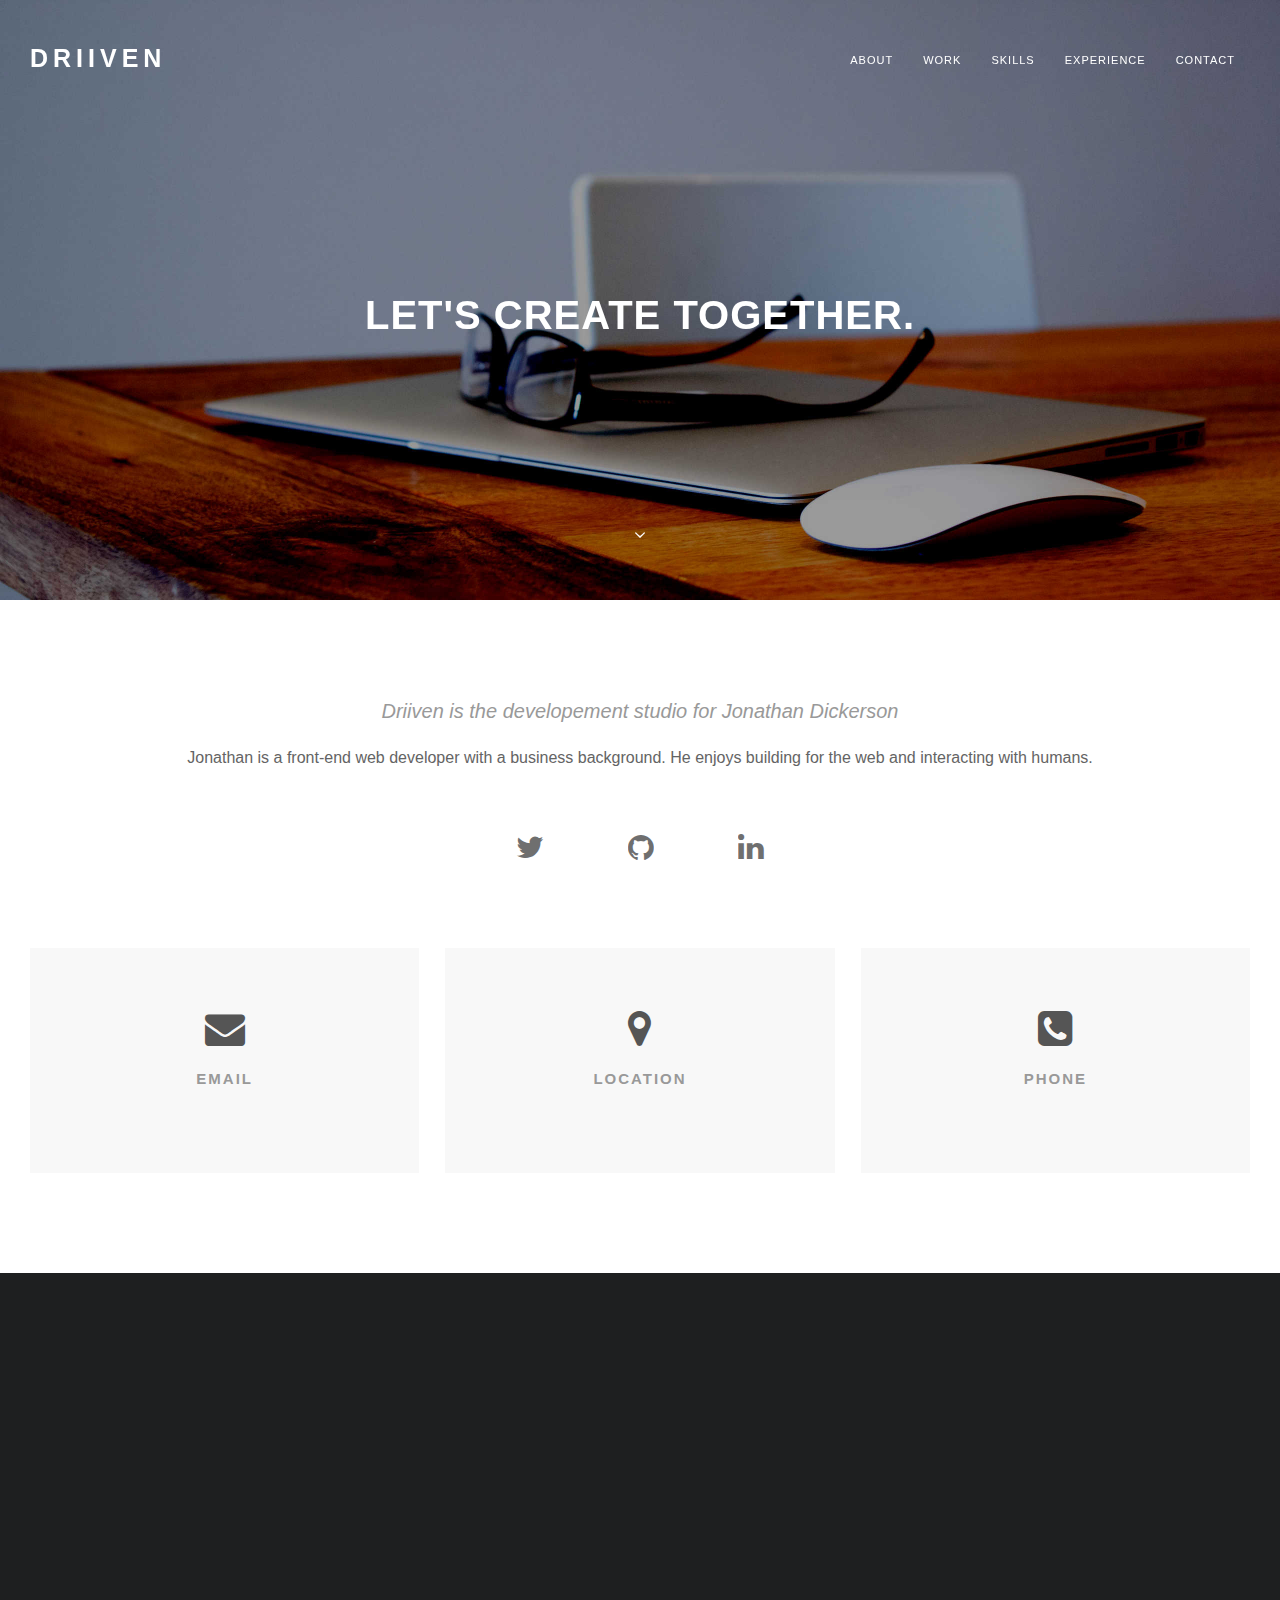
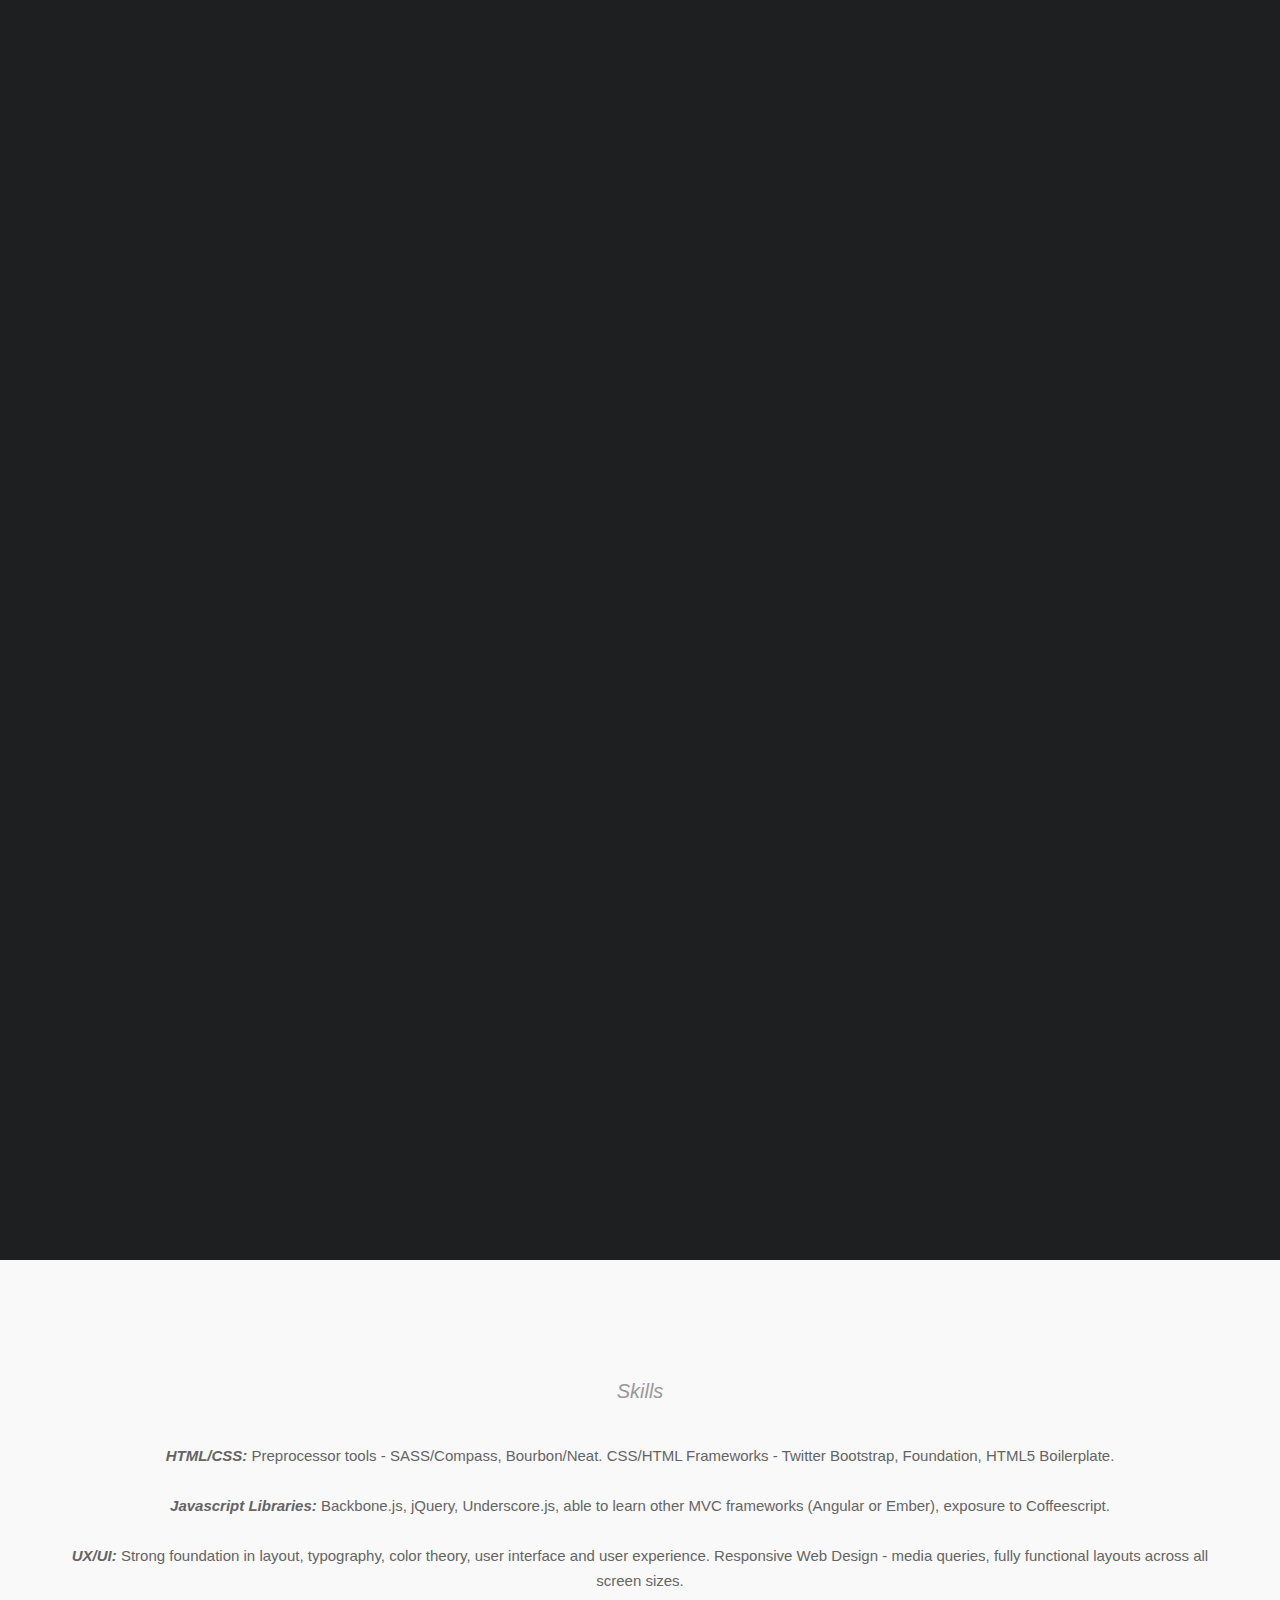
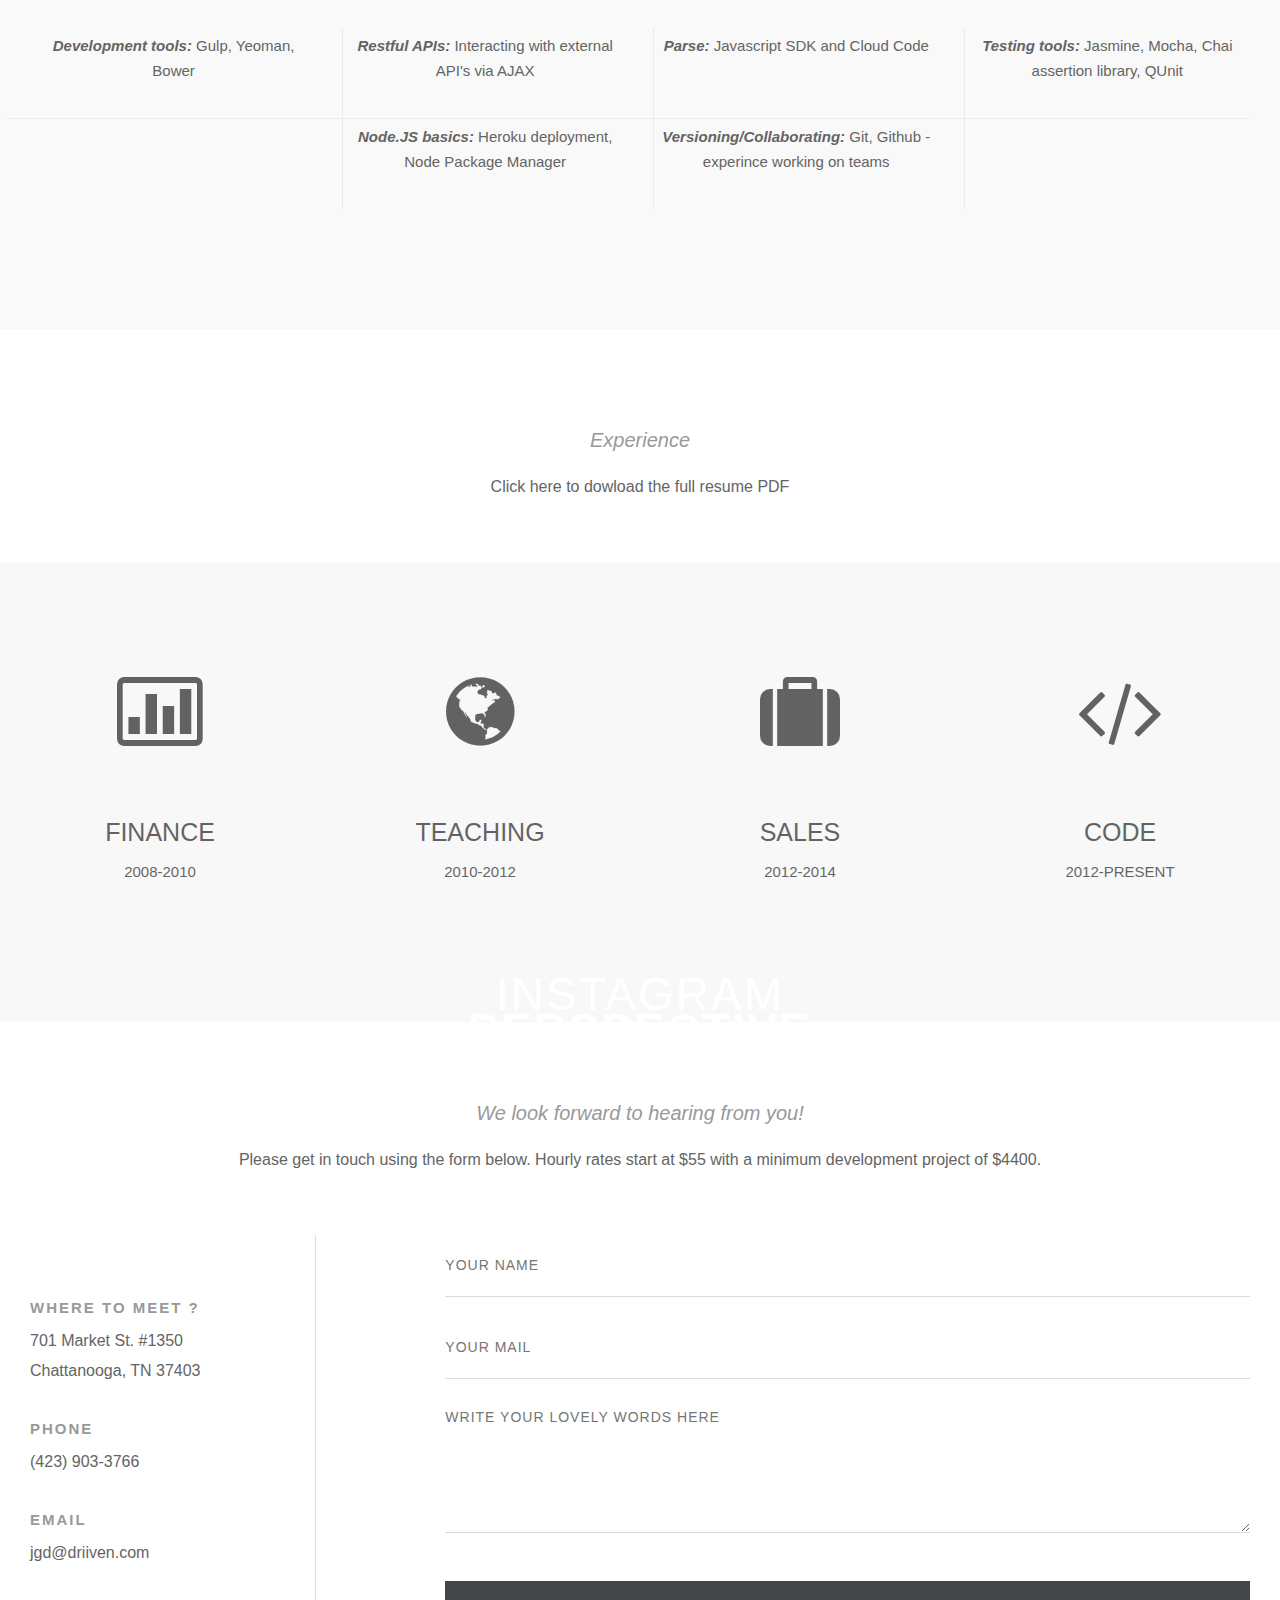
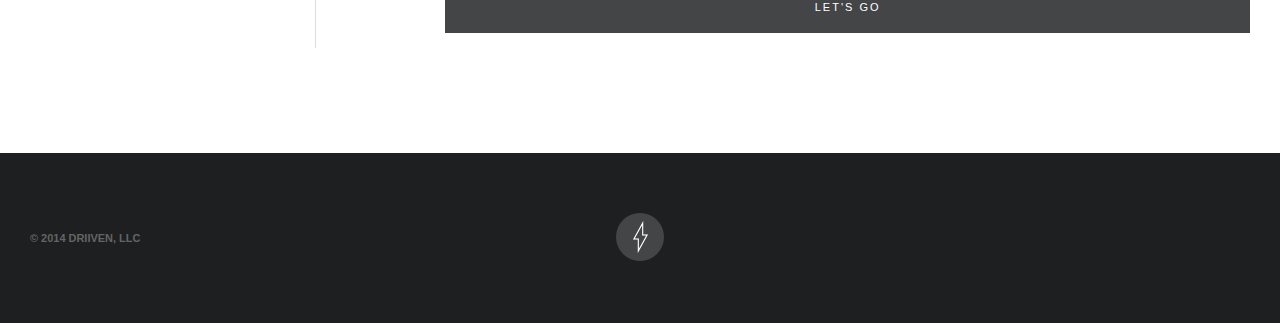
==== index.html @ 87d10374 "reformatted content in contact section" ====
<!doctype html>
<!--[if lt IE 7]> <html class="no-js ie6 oldie" lang="en"> <![endif]-->
<!--[if IE 7]>    <html class="no-js ie7 oldie" lang="en"> <![endif]-->
<!--[if IE 8]>    <html class="no-js ie8 oldie" lang="en"> <![endif]-->
<!--[if IE 9]>    <html class="no-js ie9" lang="en"> <![endif]-->
<!--[if gt IE 9]><!--> <html class="no-js" lang="en" itemscope itemtype="http://schema.org/Product"> <!--<![endif]-->
<head>

  <!-- Meta tags & title /-->
  <meta charset="utf-8">
  <meta http-equiv="X-UA-Compatible" content="IE=edge,chrome=1">
  <title>DRIIVEN</title>
  <meta name="description" content="." />
  <meta name="keywords" content="" />
  <meta name="author" content="humans.txt">

  <!-- Favicon /-->
  <link rel="shortcut icon" href="favicon.png" type="image/x-icon" /> <!-- Favicon /-->

  <meta name="viewport" content="width=device-width, initial-scale=1.0, maximum-scale=1">

  <!-- Stylesheets /-->
  <link rel="stylesheet" href="css/gumby.css">   			<!-- Gumby Framework /-->
  <link rel="stylesheet" href="css/style.css">   			<!-- Main stylesheet /-->
  <link rel="stylesheet" href="css/elementTransitions.css"> <!-- Elements Transitions used for mobile menu /-->
  <link rel="stylesheet" href="css/font-awesome.css">   	<!-- Font Awesome /-->
  
  <script src="js/modernizr-2.6.2.min.js"></script>  <!-- Modernizr /-->
  
</head>


<body>


<!-- NAVIGATION ############################################### -->


<div class="cbp-af-header">

	<nav class="row">

		 <!-- Logo -->
	
		 <div id="logo">
		 
		 	<a class="goto" href="#">DRIIVEN</a>
		 	
		 </div>
		
		 <!-- Links -->
		
		 <ul id="nav" >
		 	 
			 <li><a href="#contact" class="goto">Contact</a></li>
		 
		 	 <li><a href="#crew" class="goto">Experience</a></li>
		 
			 <li><a href="#clients_section" class="goto">Skills</a></li>
			 
			 <li><a href="#works" class="goto">Work</a></li>
			 
			 <li><a href="#about" class="goto">About</a></li>
			 
		 </ul>
		 			 
	</nav>


</div> 


<!-- END NAVIGATION ############################################### -->


<!-- HEADER ############################################### -->


<section id="header" class="et-wrapper">

		<button class="et-rotate" et-in="scaleUpDown delay300" et-out="scaleDown"><img src="img/hamburger.png" alt="Display Mobile Menu"></button>

		<div class="et-page"> <!-- For Mobile Menu transition -->

	  		<!-- Huge Title centered --> 
	  
	    	<div class="huge-title">  
	    
	          	<div class="logo-phone centered"><img alt="YOURLOGO" src="img/logo-phone.png"></div>  <!-- This Logo is only displayed on Tablet/iPhone !-->  
	  
	          	<h1>Let's Create Together.</h1>
		  
		    </div>
		  
		    <!-- Little text on bottom with arrow --> 
		  
		    <div class="go-down">
		 		  	  
	  	      	<img src="img/go-down.png" alt="Go Down">
		  
		   </div>
	   
	   </div> <!-- End et-page transition -->
	   
	   <div class="et-page"> <!-- For Mobile Menu transition -->
	   
			<nav class="menu-off">
			
				<ul class="nav-off">
					 <li><a href="#about" class="goto">About</a></li>
					 <li><a href="#works" class="goto">Work</a></li>
					 <li><a href="#clients_section" class="goto">Skills</a></li>
				 	 <li><a href="#crew" class="goto">Experience</a></li>	
					 <li><a href="#contact" class="goto">Contact</a></li>
				</ul>
				
			</nav>	
			
	   </div> <!-- End et-page transition -->

</section>


<!-- END HEADER ############################################### -->



<!-- BEGIN CONTAINER ############################################### -->


<div id="container" class="container">


<!-- WHAT WE DO SECTION ############################################### -->


<section id="about">
		
				<!-- Title --> 
					
				<h3>Driiven is the developement studio for Jonathan Dickerson</h3>
				
				<p class="lead">Jonathan is a front-end web developer with a business background. He enjoys building for the web and interacting with humans.</p>

				<div class="socialbar">
					<a href="https://twitter.com/locomotes" class="sociallinks"><i class="fa fa-twitter"></i></a>
					<a href="https://github.com/locomotes" class="sociallinks"><i class="fa fa-github"></i></a>
					<a href="http://www.linkedin.com/in/jonathangdickerson" class="sociallinks"><i class="fa fa-linkedin"></i></a>
					
				</div>
				<!-- Content --> 

				<div class="row scrollme">


					<div class="four columns whatwedo animateme" data-when="enter" data-from="0.5" data-to="0" data-opacity="0" data-translatex="-200" data-rotatez="0">
						<!-- <img src="img/ico1.png" alt="ico1"> -->
						<i class="fa fa-envelope"></i>
						<h4>Email</h4>
					
						<p>Drop a mail:<br><a href="mailto:jgd@driiven.com">jgd@driiven.com</a></p>
					
					</div>
					
					<div class=" four columns whatwedo animateme" data-when="enter" data-from="0.5" data-to="0" data-opacity="0" data-translatex="0" data-rotatez="0">
						<!-- <img src="img/ico2.png" alt="ico2"> -->
						<i class="fa fa-map-marker"></i>
						<h4>Location</h4>
					
						<p>Meet:<br>Driiven Development Studio<br>701 Market St. #1350<br>Chattanooga, TN 27403</p>
						
					</div>
					
					<div class=" four columns whatwedo animateme" data-when="enter" data-from="0.5" data-to="0" data-opacity="0" data-translatex="200" data-rotatez="0">
						<!-- <img src="img/ico3.png" alt="ico3"> -->
						<i class="fa fa-phone-square"></i>
						<h4>Phone</h4>
					
						<p>Call:<br>(423) 903-3766</p>
					
					</div>

		
			</div> <!-- End row div -->  
			
</section>

<!-- END WHAT WE DO SECTION ############################################### -->




<!-- PORTFOLIO SECTION ############################################### -->


<section id="works"> 

			<div class="grid">

				<!-- !!!! WORK-CONTENT ARE ON THE BOTTOM OF THIS HTML PAGE !!!!! -->	
			
				<!-- WORK 1 -->		
				<figure class="work1 effect-hover fade">
					<img src="img/mysterymeat2.jpg" alt="restaurant header image">
					<figcaption>
						<h2><span>Restaurant</span>site</h2>
						<p>Mystery Meat<br>A website for a fictitious restaurant.</p>
					</figcaption>			
				</figure>
				
				<!-- WORK 2 -->	
				<!-- <figure class="work2 effect-hover fade">
					<img src="http://www.placehold.it/1600x500" alt="exemple">
					<figcaption>
						<h2>ASIMPLE<span>VIDEO</span></h2>
						<p>UI DESIGNER - IDENTITY<br>Some little word about it.</p>
					</figcaption>			
				</figure> -->
				
				<!-- WORK 3 -->	
				<figure class="work3 effect-hover fade">
					<img src="img/coinspy2.jpg" alt="CoinSpy">
					<figcaption>
						<h2><span>CoinSpy</span>app</h2>
						<p>Crypotcurrecy alerts made easy.<br>Get SMS and email price alerts for Bitcoin, Dogecoin, and Litecoin.</p>
					</figcaption>
				</figure>
				
				<!-- WORK 4 -->	
				<!-- <figure class="work4 effect-hover fade">
					<img src="http://www.placehold.it/1600x500" alt="exemple">
					<figcaption>
						<h2>ONE<span>ELEMENT</span></h2>
						<p>Branding - Project Manager <br>Some little word about it.</p>
					</figcaption>			
				</figure>		 -->
					
				<!-- WORK 5 -->	
				<figure class="work5 effect-hover fade">
					<img src="img/bloghead.jpg" alt="blogging platform header image">
					<figcaption>
						<h2><span>blogging</span>platform</h2>
						<p>ADVNTR<br>An app to compose, save, and share, blog posts.</p>
					</figcaption>	
				</figure>	
				
				<!-- WORK 6 -->	
				<figure class="work6 effect-hover fade">
					<img src="img/paddle1.png" alt="surf and paddle website header">
					<figcaption>
						<h2><span>paddle</span>site</h2>
						<p>Surf and Paddle<br>A recreation of a small business website.</p>
					</figcaption>			
				</figure>	

				<!-- !!!! WORK-CONTENT ARE ON THE BOTTOM OF THIS HTML PAGE !!!!! -->	

			</div> <!-- End grid -->	

</section>

<!-- END PORTFOLIO SECTION ############################################### -->



<!-- CLIENTS SECTION ############################################### -->


<section id="clients_section">

	<div class="row">
		
				<div class="twelve columns centered scrollme">
				
					<!-- Title --> 
				
					<h3>Skills</h3>
					
					<!-- <p class="lead">Interdum et malesuada fames ac ante ipsum primis in faucibus. Bacon ipsum dolor sit amet meatball shank pork chop flank.</p> -->
					<div class="skillstop">
						<p class="skills"><span class=skillstitle>HTML/CSS:</span> Preprocessor tools - SASS/Compass, Bourbon/Neat. CSS/HTML Frameworks - Twitter Bootstrap,
		Foundation, HTML5 Boilerplate.</p>
						<p class="skills"><span class=skillstitle>Javascript Libraries:</span> Backbone.js, jQuery, Underscore.js, able to learn other MVC frameworks (Angular or
		Ember), exposure to Coffeescript.</p>
						<p class="skills"><span class=skillstitle>UX/UI:</span> Strong foundation in layout, typography, color theory, user interface and user experience. Responsive
		Web Design - media queries, fully functional layouts across all screen sizes.</p>	
					</div>
								
					<!-- Content --> 

					<ul class="four_up tiles clients_list animateme" data-when="exit" data-from="0.2" data-to="0" data-opacity="0" data-translatex="-50" data-rotatez="0">

						<!-- <li class="clients"><img src="http://www.placehold.it/350x125" alt="EXEMPLE"></li> -->
						<li class="clients"><p class="skills"><span class=skillstitle>Development tools:</span> Gulp, Yeoman, Bower</p></li>
						<li class="clients"><p class="skills"><span class=skillstitle>Restful APIs:</span> Interacting with external API's via AJAX</p></li>
						<li class="clients"><p class="skills"><span class=skillstitle>Parse:</span> Javascript SDK and Cloud Code</p></li>
						<li class="clients"><p class="skills"><span class=skillstitle>Testing tools:</span> Jasmine, Mocha, Chai assertion library, QUnit</p></li>
									
					</ul>
	
					<ul class="four_up tiles animateme" data-when="exit" data-from="0.2" data-to="0" data-opacity="0" data-translatex="50" data-rotatez="0">
					
						<li class="clients"></li>
						<li class="clients"><p class="skills"><span class=skillstitle>Node.JS basics:</span> Heroku deployment, Node Package Manager</p></li>
						<li class="clients"><p class="skills"><span class=skillstitle>Versioning/Collaborating:</span> Git, Github - experince working on teams</p></li>
						<li class="clients"></li>

					</ul>

				</div>


	</div> <!-- End row div -->    
	
</section>

<!-- END CLIENTS SECTION ############################################### -->


<!-- CREW SECTION ############################################### -->


<section id="crew" class="row">

		 	<div class="twelve columns centered">
				
				<!-- Title --> 
				
				<h3>Experience</h3>
					
				<p class="lead">Click here to dowload the full resume PDF</p>
		 	
		 	</div>	
			
			<!-- MEMBER -->	
			<div class="member">
				<!-- <div class="image scrollme animateme" data-when="ener" data-from="0.6" data-to="0" data-opacity="0" data-translatex="-100" data-rotatez="0" style="background-image: url(http://www.placehold.it/350x465);"></div> -->
				<div class="image scrollme animateme" data-when="ener" data-from="0.6" data-to="0" data-opacity="0" data-translatex="-100" data-rotatez="0">
					<div class="box">
						<i class="fa fa-bar-chart-o"></i>
						<p class="exp">FINANCE</p>
						<p class="date">2008-2010</p>
					</div>
				</div>
				<div class="text">
					
					<h4>Northwestern Mutual Financial Network</h4>
					<p class="title">Financial Rep</p>
					<p>Operated a financial services practice, which involves implementing every aspect of the sales cycle from prospecting and marketing to client service.</p><br>
					<h4>Appalachain State University</h4>
					<p class="title">Finance and Banking</p>
					<!-- <div class="social">
						<a href="#" class="fb"><i class="fa fa-facebook"></i></a>
						<a href="#" class="twitter"><i class="fa fa-twitter"></i></a>
					</div> -->
				</div>
			
			</div>
			
			<!-- MEMBER -->	
			<div class="member">
			
				<div class="image scrollme animateme" data-when="enter" data-from="0.4" data-to="0" data-opacity="0" data-translatex="-200" data-rotatez="0">
					<div class="box">
						<i class="fa fa-globe"></i>
						<p class="exp">TEACHING</p>
						<p class="date">2010-2012</p>
					</div>
				</div>
				<div class="text">
					<h4>English Program in Korea</h4>
					<p class="title">English Teacher</p>
					<p>Designed, coordinated, and implemented English curriculum that supported 5 Korean co-teachers at 2 elementary schools, and impacted over 725 students.<br>Traveled throughout Asia, SE Asia, and Europe</p>
					<!-- <div class="social">
						<a href="#" class="fb"><i class="fa fa-facebook"></i></a>
						<a href="#" class="twitter"><i class="fa fa-twitter"></i></a>
					</div> -->
				</div>
			
			</div>
			
			<!-- MEMBER -->	
			<div class="member">
			
				<div class="image scrollme animateme" data-when="enter" data-from="0.4" data-to="0" data-opacity="0" data-translatex="200" data-rotatez="0">
					<div class="box">
						<i class="fa fa-suitcase"></i>
						<p class="exp">SALES</p>
						<p class="date">2012-2014</p>
					</div>
				</div>
				<div class="text">
					<h4>Treehouse</h4>
					<p class="title">Ambassador</p>
					<p>Bacon ipsum dolor sit amet meatball shank pork chop capicola fatback pork loin sirloin flank. Andouille tongue corned beef rump pork loin shank meatball capicola turducken venison shankle kevin pancetta tri-tip boudin.</p>
					<!-- <div class="social">
						<a href="#" class="fb"><i class="fa fa-facebook"></i></a>
						<a href="#" class="twitter"><i class="fa fa-twitter"></i></a>
					</div> -->
				</div>
			
			</div>
			
			<!-- MEMBER -->	
			<div class="member">
			
				<div class="image scrollme animateme" data-when="enter" data-from="0.6" data-to="0" data-opacity="0" data-translatex="100" data-rotatez="0">
					<div class="box">
						<i class="fa fa-code"></i>
						<p class="exp">CODE</p>
						<p class="date">2012-PRESENT</p>
					</div>
				</div>
				<div class="text">
					<h4>Manon Deluxe</h4>
					<p class="title">Designer</p>
					<p>Bacon ipsum dolor sit amet meatball shank pork chop capicola fatback pork loin sirloin flank. Andouille tongue corned beef rump pork loin shank meatball capicola turducken venison shankle kevin pancetta tri-tip boudin.</p>
					<!-- <div class="social">
						<a href="#" class="fb"><i class="fa fa-facebook"></i></a>
						<a href="#" class="twitter"><i class="fa fa-twitter"></i></a>
					</div> -->
				</div>
			
			</div>
			
</section>
	
	
<!-- END CREW SECTION ############################################### -->





<!-- ALONE SECTION ############################################### -->


<section id="crew-alone">

	<div class="row">
		
				<div class="eight columns centered">
				
					<!-- Picture of you -->
				
					<img class="picture " src="http://www.placehold.it/400x400" alt="Me">
				
					<!-- Name --> 
				
					<h4>Francis Martinez</h4>
								
					<!-- Content --> 
					
					<p>Bacon ipsum dolor sit amet meatball shank pork chop capicola fatback pork loin sirloin flank. <b>Andouille</b> tongue corned beef rump pork loin shank meatball capicola turducken venison shankle kevin pancetta tri-tip boudin.</p>
					
					<!-- Social Stuff -->
					
					<div class="social">
					
						<a href="#"><i class="fa fa-facebook"></i></a>
						<a href="#"><i class="fa fa-twitter"></i></a>
						<a href="#"><i class="fa fa-instagram"></i></a>
						<a href="#"><i class="fa fa-flickr"></i></a>
						<a href="#"><i class="fa fa-dribbble"></i></a>
						
					</div>				
				
				</div>
			</div> <!-- End row div -->    

</section>

<!-- END ALONE SECTION ############################################### -->



<!-- INSTAGRAM FEED SECTION ############################################### -->


<section id="instagram-feed" class="row">

		
				<div class="centered">
				
					<!-- Title --> 
				
					<h4>Instagram<br><span>Perspective</span></h4>
								
					<!-- Content --> 
					
					<ul id="instagram"></ul>					
				
				</div>

</section>

<!-- END INSTAGRAM FEED SECTION ############################################### -->



<!-- SUBSCRIBE SECTION ############################################### -->


<section id="contact" class="scrollme">

	<div class="centered">
		
		<!-- Title --> 
				
		<h3>We look forward to hearing from you!</h3>
			
		<p class="lead">Please get in touch using the form below. Hourly rates start at $55 with a minimum development project of $4400.</p>
		
	</div>

	<div class="row">
	
		<!-- Left Side --> 

		<div class="three columns left-side">
	
			<h4>Where to meet ?</h4>
			
			<p>701 Market St. #1350
				<br>
				Chattanooga, TN 37403
			</p>
	
			<h4>Phone</h4>
			
			<p>(423) 903-3766</p>
			
			<h4>Email</h4>
			
			<p><a href="mailto:jgd@driiven.com">jgd@driiven.com</a></p>

			<!-- <a href="https://twitter.com/locomotes" class="sociallinks"><i class="fa fa-twitter"></i></a>
			<a href="https://github.com/locomotes" class="sociallinks"><i class="fa fa-github"></i></a>
			<a href="http://www.linkedin.com/in/jonathangdickerson" class="sociallinks"><i class="fa fa-linkedin"></i></a>
				 -->
		</div>
		
		<!-- Right Side --> 
		
		<div class="eight columns push_one">
		
			<!-- CONTACT FORM -->
    
		      <form name="htmlform" method="post" action="form_sender.php">            
		    		    		
		    		<input type="text" name="name" placeholder="YOUR NAME" required class="animateme"  data-from="1.1" data-to="0" data-opacity="0" data-translatex="10" data-rotatez="0">
		    		
		    		<input type="email" name="email" placeholder="YOUR MAIL" required class="animateme"  data-from="1.1" data-to="0" data-opacity="0" data-translatex="300" data-rotatez="0">

		    		
		    		<textarea name="comments" cols="1" rows="5" placeholder="WRITE YOUR LOVELY WORDS HERE" required class="animateme"  data-from="1.1" data-to="0" data-opacity="0" data-translatex="600" data-rotatez="0">
</textarea>
		    		
		    		<button name="send" type="submit" class="submit animateme"  data-from="1.1" data-to="0" data-opacity="0" data-translatex="1200" data-rotatez="0">
Let's go</button>
		    		
		    		<!-- Text Promise we do not spam -->
					    		
					<p class="spam"></p>	    
		     
		     </form>
   		  		
		</div>
	
	</div>

</section>


<!-- END SUBSCRIBE SECTION ############################################### -->



<!-- FOOTER SECTION ############################################### -->


<section id="footer">
		
		    <div class="row">		   		    	
		    	
		    	<div class="three columns">
		    		
		    		<p>© 2014 DRIIVEN, LLC</p>
		    	
		    	</div>
			    
			    <div class="two columns push_five text-right">
		    		
		    		<!-- <a href="#"></a> -->
		    	
		    	</div>
		    	
		    	<div class="two columns text-right">
		    		<!-- 
		    		<a href="#">@locomotes</a> -->
		    	
		    	</div>

		    </div>

		    <div class="logo-footer scrollme animateme"  data-from="0.6" data-to="0" data-opacity="0" data-translatey="100" data-rotatez="0"><a href="#header" class="goto"></a></div>			

</section>


<!-- END FOOTER SECTION ############################################### -->



</div> <!-- end of container -->



<!-- WORKS CONTENT ############################################### -->



<!-- WORK 1 CONTAINER -->

<div class="work1-container shadow">
					
	<!-- Content Left -->					
	<div class="content-left row">
	
		<div class="ten columns centered">
	
			<img src="img/mysterymeat3.png" alt="restaurant header, latest news, daily special, and map">
			
			<img src="img/mysterymeat4.png" alt="restaurant menu and flickr photo stream">
			
			<!-- <img src="http://www.placehold.it/1400x900" alt="exemple">
			
			<img src="http://www.placehold.it/1400x900" alt="exemple"> -->
		
		</div>
		
	</div>
	
	<!-- Content Right -->
	<div class="content-right">
	
		<!-- close btn -->	
		<div class="closex"></div>
		
		<!-- Title -->	
		<h4>Mystery Meat</h4>
		
		<!-- Information -->					
		<p>A fictitious restaurant website created using the Google Maps Embed API, a custom restaurant menu API, and the Flickr API. </p>

		<!-- Button Link if u want -->
		<a href="https://github.com/locomotes/restaurant" class="border-button">View on Github</a>

		<!-- Content on Mobile View - same as content left ( don't forget the mobile-view class ) -->
		<div class="ten columns centered mobile-view">
	
			<img src="img/mmysterymeat3.jpg" alt="restaurant header, latest news, daily special, and map">
			
			<img src="img/mmysterymeat4.jpg" alt="restaurant menu and flickr photo stream">
		
		</div>
	
	</div>

</div>


<!-- WORK 2 CONTAINER -->

<!-- <div class="work2-container shadow"> -->
					
	<!-- Content Left -->					
	<!-- <div class="content-left row"> -->
	
		<!-- don't forget to add single-element class for a single content -->	
		<!-- <div class="ten columns single-element centered">
	
			<iframe src="//player.vimeo.com/video/64291127?title=0&amp;byline=0&amp;portrait=0&amp;color=ffffff" width="100%" height="400px" frameborder="0" webkitallowfullscreen mozallowfullscreen allowfullscreen></iframe>

		
		</div> -->
		
	<!-- </div> -->
	
	<!-- Content Right -->
	<!-- <div class="content-right"> -->
	
		<!-- close btn -->	
		<!-- <div class="closex"></div> -->
		
		<!-- Title -->	
		<!-- <h4>A Great Video</h4> -->
		
		<!-- Information -->					
		<!-- <p>Bacon ipsum dolor sit amet boudin beef pork chop pancetta brisket corned beef pork loin jowl prosciutto venison ball tip pork belly pastrami.

Pork chop shankle sausage ground round andouille pancetta kielbasa spare ribs chuck ham hock prosciutto. Andouille shoulder shankle bresaola filet mignon pork chop biltong frankfurter jowl flank fatback.

Frankfurter sirloin brisket turkey, doner rump short ribs pork hamburger.</p> -->

		<!-- Button Link if u want -->
		<!-- <a class="border-button">Check Online</a> -->

		<!-- Content on Mobile View - same as content left ( don't forget the mobile-view class ) -->
		<!-- <div class="ten columns centered mobile-view">
	
			<iframe src="//player.vimeo.com/video/64291127?title=0&amp;byline=0&amp;portrait=0&amp;color=ffffff" width="680px" height="400px" frameborder="0" webkitallowfullscreen mozallowfullscreen allowfullscreen></iframe>

		
		</div>
	 -->
	<!-- </div> -->

<!-- </div> -->


<!-- WORK 3 CONTAINER -->

<div class="work3-container shadow">

	<!-- Content Left -->					
	<div class="content-left row">
	
		<div class="ten columns centered">

			<img src="img/coinspyapp3.jpg" alt="coinspy app landing page">

			<img src="img/coinspyapp1.jpg" alt="coinspy app bitcoin and litecoin prices">
			
			<img src="img/coinspyapp2.jpg" alt="coinspy app alert dashboard ">
			
			<!-- <img src="img/ex4.jpg" alt="exemple"> -->
		
		</div>
		
	</div>
	
	<!-- Content Right -->
	<div class="content-right">
	
		<!-- close btn -->	
		<div class="closex"></div>
		
		<!-- Title -->	
		<h4>CoinSpy</h4>
		
		<!-- Information -->					
		<p>CoinSpy is an app that allows users to set and receive email and text message alerts based on the market prices for Bitcoin, Dogecoin, and Litecoin. The bid, ask, and last prices are being pulled from the Firebase Open Data Set for Cryptocurrencies. Parse is being used for the backend. A Parse background job will run every 15 seconds to compare the prices of set alerts to current prices. When the alerts are triggered, the Mandrill and Twilio APIs will be used to send email and SMS notifications.</p>

		<!-- Button Link if u want -->
		<a href="https://github.com/locomotes/cryptocurrency_alerts" class="border-button">View on GitHub</a>

		<!-- Content on Mobile View - same as content left -->
		<div class="ten columns centered mobile-view">
	
			<img src="img/mcoinspyapp3.jpg" alt="coinspy app landing page">

			<img src="img/mcoinspyapp1.jpg" alt="coinspy app bitcoin and litecoin prices">
			
			<img src="img/mcoinspyapp2.jpg" alt="coinspy app alert dashboard ">
		
		</div>
	
	</div>

</div>




<!-- WORK 4 CONTAINER -->

<div class="work4-container shadow">
					
	<!-- Content Left -->					
	<div class="content-left row">
	
		<!-- don't forget to add single-element class for a single content -->	
		<div class="ten columns single-element centered">
	
			<img src="http://www.placehold.it/1400x900" alt="exemple">
		
		</div>
		
	</div>
	
	<!-- Content Right -->
	<div class="content-right">
	
		<!-- close btn -->	
		<div class="closex"></div>
		
		<!-- Title -->	
		<h4>Single Element</h4>
		
		<!-- Information -->					
		<p>Bacon ipsum dolor sit amet boudin beef pork chop pancetta brisket corned beef pork loin jowl prosciutto venison ball tip pork belly pastrami.

Pork chop shankle sausage ground round andouille pancetta kielbasa spare ribs chuck ham hock prosciutto. Andouille shoulder shankle bresaola filet mignon pork chop biltong frankfurter jowl flank fatback.

Frankfurter sirloin brisket turkey, doner rump short ribs pork hamburger.</p>

		<!-- Button Link if u want -->
		<a class="border-button">Check Online</a>

		<!-- Content on Mobile View - same as content left ( don't forget the mobile-view class ) -->
		<div class="ten columns centered mobile-view">
	
			<img src="http://www.placehold.it/1400x900" alt="exemple">
		
		</div>
	
	</div>

</div>


<!-- WORK 5 CONTAINER -->

<div class="work5-container shadow">
					
	<!-- Content Left -->					
	<div class="content-left row">
	
		<div class="ten columns centered">
	
			<img src="img/blog2.jpg" alt="blog home page">

			<img src="img/blog4.jpg" alt="example blog post">
			
			<img src="img/blog3.jpg" alt="modal for writing posts">
			
			<img src="img/blog5.jpg" alt="sign in/up landing page">
		
		</div>
		
	</div>
	
	<!-- Content Right -->
	<div class="content-right">
	
		<!-- close btn -->	
		<div class="closex"></div>
		
		<!-- Title -->	
		<h4>Advntr</h4>
		
		<!-- Information -->					
		<p>A blogging platform that allows users to sign into the app, then compose, save, manage, and share blog posts. Parse is used for the backend, Backbone.js is used as the framework, and Handelbars.js is used for templating.</p>

		<!-- Button Link if u want -->
		<a href="https://github.com/locomotes/building_a_blog" class="border-button">View on GitHub</a>

		<!-- Content on Mobile View - same as content left ( don't forget the mobile-view class ) -->
		<div class="ten columns centered mobile-view">
	
			<img src="img/mblog2.jpg" alt="blog home page">
			
			<img src="img/mblog4.jpg" alt="example blog post">
			
			<img src="img/mblog3.jpg" alt="modal for writing posts">
			
			<img src="img/mblog5.jpg" alt="sign in/up landing page">
		
		</div>
	
	</div>

</div>


<!-- WORK 6 CONTAINER -->

<div class="work6-container shadow">
					
	<!-- Content Left -->					
	<div class="content-left row">
	
		<!-- don't forget to add single-element class for a single content -->	
		<div class="ten columns single-element centered">
	
			<!-- <iframe src="//player.vimeo.com/video/64291127?title=0&amp;byline=0&amp;portrait=0&amp;color=ffffff" width="100%" height="400px" frameborder="0" webkitallowfullscreen mozallowfullscreen allowfullscreen></iframe> -->
			<img src="img/paddle2.jpg" alt="surf and paddle site">
		
		</div>
		
	</div>
	
	<!-- Content Right -->
	<div class="content-right">
	
		<!-- close btn -->	
		<div class="closex"></div>
		
		<!-- Title -->	
		<h4>Surf and Paddle</h4>
		
		<!-- Information -->					
		<p>A pixel perfect recreation of a website mockup for a company that sells surf and paddle gear.</p>

		<!-- Button Link if u want -->
		<a href="https://github.com/locomotes/paddle" class="border-button">View on GitHub</a>
		
		
		<!-- Content on Mobile View - same as content left ( don't forget the mobile-view class ) -->
		<div class="ten columns centered mobile-view">
						
			<!-- <iframe src="//player.vimeo.com/video/64291127?title=0&amp;byline=0&amp;portrait=0&amp;color=ffffff" width="680px" height="400px" frameborder="0" webkitallowfullscreen mozallowfullscreen allowfullscreen></iframe> -->
			<img src="img/mpaddle2.jpg" alt="surf and paddle site">
		
		</div>
	
	</div>

</div>


<!-- END WORKS CONTENT ############################################### -->




  <!-- Grab Google CDN's jQuery, fall back to local if offline -->
  <!-- // <script src="//ajax.googleapis.com/ajax/libs/jquery/1.8.2/jquery.min.js"></script> -->
  <script>window.jQuery || document.write('<script src="js/jquery-1.9.1.min.js"><\/script>')</script>
  
  <script src="js/main.js" type="text/javascript"></script> 								<!-- Main Javascript File -->
  <script src="js/plugins.js" type="text/javascript"></script> 								<!-- Plugins File for Contact Form -->
  <script src="js/classie.js" type="text/javascript"></script> 								<!-- Navigation & Works Grid -->
  <script src="js/jquery.parallax-1.1.3.js" type="text/javascript"></script> 				<!-- Parallax -->
  <script src="js/jquery.scrollto.js" type="text/javascript"></script> 						<!-- ScrollTo -->
  <script src="js/waypoints.min.js" type="text/javascript"></script>						<!-- Waypoints -->
  <script src="js/jquery.backgroundvideo.js" type="text/javascript"></script>				<!-- Video Background -->
  <script src="js/mediaCheck.js" type="text/javascript"></script> 							<!-- MediaCheck -->	
  <script src="js/yui.js" type="text/javascript"></script>									<!-- Yui Library -->	
  <script src="js/jquery.instagram.js" type="text/javascript"></script>						<!-- Instagram Library -->
  <script src="js/instagram.js" type="text/javascript"></script>							<!-- Instagram -->
  <script src="js/jquery.scrollme.js" type="text/javascript"></script>						<!-- Scrollme Library -->
  <script src="js/elementTransitions.min.js" type="text/javascript"></script>				<!-- ElementsTransitions used for Mobile Menu -->



  <!-- Change UA-XXXXX-X to be your site's ID -->
  <!--<script>
    window._gaq = [['_setAccount','UAXXXXXXXX1'],['_trackPageview'],['_trackPageLoadTime']];
    Modernizr.load({
      load: ('https:' == location.protocol ? '//ssl' : '//www') + '.google-analytics.com/ga.js'
    });
  </script>  -->

  </body>
  
</html>
---- css/gumby.css ----
@charset "UTF-8";
/*
* Gumby Framework Version 2.0
* ---------------------------
* Follow @gumbycss on twitter and spread the love.
* We worked super hard on making this awesome and released it to the web.
* All we ask is you leave this intact. #gumbyisawesome
*
* http://www.gumbyframework.com/
*/
html, body, div, span, applet, object, iframe, h1, h2, h3, h4, h5, h6, p, blockquote, pre, a, abbr, acronym, address, big, cite, code, del, dfn, em, img, ins, kbd, q, s, samp, small, strike, strong, sub, sup, tt, var, b, u, i, center, dl, dt, dd, ol, ul, li, fieldset, form, label, legend, table, caption, tbody, tfoot, thead, tr, th, td, article, aside, canvas, details, embed, figure, figcaption, footer, header, hgroup, menu, nav, output, ruby, section, summary, time, mark, audio, video { margin: 0; padding: 0; border: 0; font: inherit; font-size: 100%; vertical-align: baseline; }

html { line-height: 1; }

ol, ul { list-style: none; }

table { border-collapse: collapse; border-spacing: 0; }

caption, th, td { text-align: left; font-weight: normal; vertical-align: middle; }

q, blockquote { quotes: none; }
q:before, q:after, blockquote:before, blockquote:after { content: ""; content: none; }

a img { border: none; }

article, aside, details, figcaption, figure, footer, header, hgroup, menu, nav, section, summary { display: block; }

* html { font-size: 100%; }

html { font-size: 16px; line-height: 1.625em; }

html * { -webkit-box-sizing: border-box; -moz-box-sizing: border-box; box-sizing: border-box; }

body { background: white; color: #555555; position: relative; }
@media only screen and (max-width: 767px) { body { -webkit-text-size-adjust: none; -ms-text-size-adjust: none; width: 100%; min-width: 0; } }

html, body { height: 100%; min-height: 100%;  }

.ie9 { font-family: "Open Sans"; }
.ie9 * { font-family: "Open Sans"; }

.hide { display: none; }

.hide.active, .show { display: block; }

.fixed { position: fixed; }
.fixed.pinned { position: absolute; }
@media only screen and (max-width: 768px) { .fixed { position: relative !important; top: auto !important; left: auto !important; } }

.unfixed { position: relative !important; top: auto !important; left: auto !important; }

.text-center { text-align: center; }

.text-left { text-align: left; }

.text-right { text-align: right; }

/*=================================================
 +++ LE GRID +++ A Responsive Grid -- Gumby defaults to a standard 960 grid, but you can change it to whatever you'd like.
 ==================================================*/
/*.container { padding: 0px $gutter-in-px;
}*/
.row { width: 100%; max-width: 1220px; min-width: 320px; margin: 0 auto;  }
@media only screen and (max-width: 960px) { .row { padding: 0 20px; } }
.row .row { min-width: 0px; }
@media only screen and (max-width: 960px) { .row .row { padding: 0; } }

/* To fix the grid into a different size, set max-width to your desired width */
.column, .columns { margin-left: 2.12766%; float: left; min-height: 1px; -webkit-box-sizing: border-box; -moz-box-sizing: border-box; box-sizing: border-box; }

.column:first-child, .columns:first-child, .alpha { margin-left: 0px; }

.column.omega, .columns.omega { float: right; }

/* Column Classes */
.row .one.column { width: 6.38298%; }
.row .one.columns { width: 6.38298%; }
.row .two.columns { width: 14.89362%; }
.row .three.columns { width: 23.40426%; }
.row .four.columns { width: 31.91489%; }
.row .five.columns { width: 40.42553%; }
.row .six.columns { width: 48.93617%; }
.row .seven.columns { width: 57.44681%; }
.row .eight.columns { width: 65.95745%; }
.row .nine.columns { width: 74.46809%; }
.row .ten.columns { width: 82.97872%; }
.row .eleven.columns { width: 91.48936%; }
.row .twelve.columns { width: 100%; }

/* Push Classes */
.row .push_one { margin-left: 10.6383%; }
.row .push_one:first-child { margin-left: 8.51064%; }
.row .push_two { margin-left: 19.14894%; }
.row .push_two:first-child { margin-left: 17.02128%; }
.row .push_three { margin-left: 27.65957%; }
.row .push_three:first-child { margin-left: 25.53191%; }
.row .push_four { margin-left: 36.17021%; }
.row .push_four:first-child { margin-left: 34.04255%; }
.row .push_five { margin-left: 44.68085%; }
.row .push_five:first-child { margin-left: 42.55319%; }
.row .push_six { margin-left: 53.19149%; }
.row .push_six:first-child { margin-left: 51.06383%; }
.row .push_seven { margin-left: 61.70213%; }
.row .push_seven:first-child { margin-left: 59.57447%; }
.row .push_eight { margin-left: 70.21277%; }
.row .push_eight:first-child { margin-left: 68.08511%; }
.row .push_nine { margin-left: 78.7234%; }
.row .push_nine:first-child { margin-left: 76.59574%; }
.row .push_ten { margin-left: 87.23404%; }
.row .push_ten:first-child { margin-left: 85.10638%; }
.row .push_eleven { margin-left: 95.74468%; }
.row .push_eleven:first-child { margin-left: 93.61702%; }

/* Centered Classes */
.row .one.centered { margin-left: 46.80851%; }
.row .two.centered { margin-left: 42.55319%; }
.row .three.centered { margin-left: 38.29787%; }
.row .four.centered { margin-left: 34.04255%; }
.row .five.centered { margin-left: 29.78723%; }
.row .six.centered { margin-left: 25.53191%; }
.row .seven.centered { margin-left: 21.2766%; }
.row .eight.centered { margin-left: 17.02128%; }
.row .nine.centered { margin-left: 12.76596%; }
.row .ten.centered { margin-left: 8.51064%; }
.row .eleven.centered { margin-left: 4.25532%; }

/* Hybrid Grid Columns */
.sixteen.colgrid .row .one.column { width: 4.25532%; }
.sixteen.colgrid .row .one.columns { width: 4.25532%; }
.sixteen.colgrid .row .two.columns { width: 10.6383%; }
.sixteen.colgrid .row .three.columns { width: 17.02128%; }
.sixteen.colgrid .row .four.columns { width: 23.40426%; }
.sixteen.colgrid .row .five.columns { width: 29.78723%; }
.sixteen.colgrid .row .six.columns { width: 36.17021%; }
.sixteen.colgrid .row .seven.columns { width: 42.55319%; }
.sixteen.colgrid .row .eight.columns { width: 48.93617%; }
.sixteen.colgrid .row .nine.columns { width: 55.31915%; }
.sixteen.colgrid .row .ten.columns { width: 61.70213%; }
.sixteen.colgrid .row .eleven.columns { width: 68.08511%; }
.sixteen.colgrid .row .twelve.columns { width: 74.46809%; }
.sixteen.colgrid .row .thirteen.columns { width: 80.85106%; }
.sixteen.colgrid .row .fourteen.columns { width: 87.23404%; }
.sixteen.colgrid .row .fifteen.columns { width: 93.61702%; }
.sixteen.colgrid .row .sixteen.columns { width: 100%; }

/* Hybrid Push Classes */
.sixteen.colgrid .row .push_one { margin-left: 8.51064%; }
.sixteen.colgrid .row .push_one:first-child { margin-left: 6.38298%; }
.sixteen.colgrid .row .push_two { margin-left: 14.89362%; }
.sixteen.colgrid .row .push_two:first-child { margin-left: 12.76596%; }
.sixteen.colgrid .row .push_three { margin-left: 21.2766%; }
.sixteen.colgrid .row .push_three:first-child { margin-left: 19.14894%; }
.sixteen.colgrid .row .push_four { margin-left: 27.65957%; }
.sixteen.colgrid .row .push_four:first-child { margin-left: 25.53191%; }
.sixteen.colgrid .row .push_five { margin-left: 34.04255%; }
.sixteen.colgrid .row .push_five:first-child { margin-left: 31.91489%; }
.sixteen.colgrid .row .push_six { margin-left: 40.42553%; }
.sixteen.colgrid .row .push_six:first-child { margin-left: 38.29787%; }
.sixteen.colgrid .row .push_seven { margin-left: 46.80851%; }
.sixteen.colgrid .row .push_seven:first-child { margin-left: 44.68085%; }
.sixteen.colgrid .row .push_eight { margin-left: 53.19149%; }
.sixteen.colgrid .row .push_eight:first-child { margin-left: 51.06383%; }
.sixteen.colgrid .row .push_nine { margin-left: 59.57447%; }
.sixteen.colgrid .row .push_nine:first-child { margin-left: 57.44681%; }
.sixteen.colgrid .row .push_ten { margin-left: 65.95745%; }
.sixteen.colgrid .row .push_ten:first-child { margin-left: 63.82979%; }
.sixteen.colgrid .row .push_eleven { margin-left: 72.34043%; }
.sixteen.colgrid .row .push_eleven:first-child { margin-left: 70.21277%; }
.sixteen.colgrid .row .push_twelve { margin-left: 78.7234%; }
.sixteen.colgrid .row .push_twelve:first-child { margin-left: 76.59574%; }
.sixteen.colgrid .row .push_thirteen { margin-left: 85.10638%; }
.sixteen.colgrid .row .push_thirteen:first-child { margin-left: 82.97872%; }
.sixteen.colgrid .row .push_fourteen { margin-left: 91.48936%; }
.sixteen.colgrid .row .push_fourteen:first-child { margin-left: 89.3617%; }
.sixteen.colgrid .row .push_fifteen { margin-left: 97.87234%; }
.sixteen.colgrid .row .push_fifteen:first-child { margin-left: 95.74468%; }

/* Hybrid Centered Classes */
.sixteen.colgrid .row .one.centered { margin-left: 47.87234%; }
.sixteen.colgrid .row .two.centered { margin-left: 44.68085%; }
.sixteen.colgrid .row .three.centered { margin-left: 41.48936%; }
.sixteen.colgrid .row .four.centered { margin-left: 38.29787%; }
.sixteen.colgrid .row .five.centered { margin-left: 35.10638%; }
.sixteen.colgrid .row .six.centered { margin-left: 31.91489%; }
.sixteen.colgrid .row .seven.centered { margin-left: 28.7234%; }
.sixteen.colgrid .row .eight.centered { margin-left: 25.53191%; }
.sixteen.colgrid .row .nine.centered { margin-left: 22.34043%; }
.sixteen.colgrid .row .ten.centered { margin-left: 19.14894%; }
.sixteen.colgrid .row .eleven.centered { margin-left: 15.95745%; }
.sixteen.colgrid .row .twelve.centered { margin-left: 12.76596%; }
.sixteen.colgrid .row .thirteen.centered { margin-left: 9.57447%; }
.sixteen.colgrid .row .fourteen.centered { margin-left: 6.38298%; }
.sixteen.colgrid .row .fifteen.centered { margin-left: 3.19149%; }

.pull_right { float: right; }

.pull_left { float: left; }

img, object, embed { max-width: 100%; height: auto; }

img { -ms-interpolation-mode: bicubic; }

#map_canvas img, .map_canvas img { max-width: none !important; }

/* Tile Grid */
.tiles { display: block; overflow: hidden; }
.tiles > li { display: block; height: auto; float: left; padding-bottom: 0; }
.tiles.two_up { margin-left: -4%; }
.tiles.two_up > li { margin-left: 4%; width: 46%; }
.tiles.three_up, .tiles.four_up { margin-left: -2%; }
.tiles.three_up > li { margin-left: 2%; width: 31.3%; }
.tiles.four_up > li { margin-left: 2%; width: 23%; }
.tiles.five_up { margin-left: -1.5%; }
.tiles.five_up > li { margin-left: 1.5%; width: 18.5%; }

/* Nicolas Gallagher's micro clearfix */
.clearfix { *zoom: 1; }
.clearfix:before, .clearfix:after { content: ""; display: table; }
.clearfix:after { clear: both; }

.row { *zoom: 1; }
.row:before, .row:after { content: ""; display: table; }
.row:after { clear: both; }

.valign { display: table; width: 100%; }
.valign > div { display: table-cell; vertical-align: middle; }
.valign ​ > article { display: table-cell; vertical-align: middle; }

/* Mobile */
@media only screen and (max-width: 767px) { body { -webkit-text-size-adjust: none; -ms-text-size-adjust: none; width: 100%; min-width: 0; }
  .container { min-width: 0; margin-left: 0; margin-right: 0; }
  .row { width: 100%; min-width: 0; margin-left: 0; margin-right: 0; }
  .row .row .column, .row .row .columns { padding: 0; }
  .row .centered { margin-left: 0 !important; }
  .column, .columns { width: auto !important; float: none; margin-left: 0; margin-right: 0; }
  .column:last-child, .columns:last-child { margin-right: 0; float: none; }
  [class*="column"] + [class*="column"]:last-child { float: none; }
  [class*="column"]:before { display: table; }
  [class*="column"]:after { display: table; clear: both; }
  [class^="push_"], [class*="push_"] { margin-left: 0 !important; } }
.image { line-height: 0; margin-bottom: 20px; }
.image.circle { -webkit-border-radius: 50% !important; -moz-border-radius: 50% !important; -ms-border-radius: 50% !important; -o-border-radius: 50% !important; border-radius: 50% !important; overflow: hidden; width: auto; }
.image.rounded { overflow: hidden; -webkit-border-radius: 4px 4px; -moz-border-radius: 4px 4px; -ms-border-radius: 4px 4px; -o-border-radius: 4px 4px; border-radius: 4px 4px; }
.image.photo { border: 5px solid white; -webkit-box-shadow: 0 0 1px #555555; -moz-box-shadow: 0 0 1px #555555; box-shadow: 0 0 1px #555555; }
.image.photo.polaroid { padding-bottom: 50px; background: #fff; }

table { display: table; background-color: white; border-collapse: collapse; border-spacing: 0; margin-bottom: 20px; width: 100%; border: 1px solid #e5e5e5; }
table caption { text-align: center; font-size: 30px; padding: .75em; }
table thead th, table tbody td, table tr td { display: table-cell; padding: 10px; vertical-align: top; text-align: left; border-top: 1px solid #e5e5e5; }
table tr td, table tbody tr td { font-size: 16px; }
table tr td:first-child { font-weight: bold; }
table thead { background-color: #3085d6; color: #fff; }
table thead tr th { font-size: 16px; font-weight: bold; vertical-align: bottom; }
table.striped tr:nth-of-type(even), table table tr.stripe, table table tr.striped { background-color: #e5e5e5; }
table.rounded { border-radius: 4px; border-collapse: separate; }
table.rounded caption + thead tr:first-child th:first-child, table.rounded caption + tr td:first-child, table.rounded > thead tr:first-child th:first-child, table.rounded > thead tr:first-child td:first-child, table.rounded > tr:first-child td:first-child { border-top-left-radius: 4px; }
table.rounded caption + thead tr:first-child th:last-child, table.rounded caption + tr td:last-child, table.rounded > thead tr:first-child th:last-child, table.rounded > thead tr:first-child td:last-child, table.rounded > tr:first-child td:last-child { border-top-right-radius: 4px; }
table.rounded thead ~ tr:last-child td:last-child, table.rounded tbody tr:last-child td:last-child { border-bottom-right-radius: 4px; }
table.rounded thead ~ tr:last-child td:first-child, table.rounded tbody tr:last-child td:first-child { border-bottom-left-radius: 4px; }
table.rounded thead th, table.rounded thead td, table.rounded caption + tbody tr:first-child td, table.rounded > tbody:first-child tr:first-child td { border-top: 0; }
---- css/style.css ----
/*Bourbon and Neat*/
/*@import '../../bower-components/bourbon/dist/bourbon';*/
/*@import 'bower_components/bourbon/dist/_bourbon';*/
/*@import '../../bower_components/neat/app/assets/stylesheets/neat';*/
/*

	SIXWATS TEMPLATE  V1.0 BY SUPVIEW.BE
	

	01. Font Face
	02. Generals Settings
	03. Navigation Settings
	04. Header Settings
	05. About Settings
	06. Works Settings
	07. Clients Settings
	08. Crew Settings
	09. Crew Alone Settings
	10. Instagram Settings
	11. Contact Settings
	12. Footer Settings
	13. Media Queries Settings
		
*/




/* 01. FONT FACE ================================================== */


@font-face {
    font-family: "Source Sans Pro";
    font-style: normal;
    font-weight: 200;
    src: local("Source Sans Pro ExtraLight"), local("SourceSansPro-ExtraLight"), url("http://themes.googleusercontent.com/static/fonts/sourcesanspro/v7/toadOcfmlt9b38dHJxOBGEzfSP8PFPIaW8d4wHl9LSw.woff") format("woff");
}

@font-face {
    font-family: "Source Sans Pro";
    font-style: normal;
    font-weight: 400;
    src: local("Source Sans Pro"), local("SourceSansPro-Regular"), url("http://themes.googleusercontent.com/static/fonts/sourcesanspro/v7/ODelI1aHBYDBqgeIAH2zlDLXPPWpYIJRcQ99gLLWTOQ.woff") format("woff");
}

@font-face {
    font-family: "Source Sans Pro";
    font-style: normal;
    font-weight: 600;
    src: local("Source Sans Pro Semibold"), local("SourceSansPro-Semibold"), url("http://themes.googleusercontent.com/static/fonts/sourcesanspro/v7/toadOcfmlt9b38dHJxOBGNF2eBBnhZOFf_rblGEjGiI.woff") format("woff");
}

@font-face {
    font-family: "Source Sans Pro";
    font-style: normal;
    font-weight: 700;
    src: local("Source Sans Pro Bold"), local("SourceSansPro-Bold"), url("http://themes.googleusercontent.com/static/fonts/sourcesanspro/v7/toadOcfmlt9b38dHJxOBGBgDywzySrQSFSEUM6OqW_g.woff") format("woff");
}


@import url(http://fonts.googleapis.com/css?family=Montserrat:400,700);


	
/* 02. GENERALS SETTINGS ================================================== */


/* Container  */

.container {	
	position: relative;
	background: #FFF;
	overflow: hidden;
}



body, html {
    background: #E2E4E7;
    padding: 0;
    font-family: 'Source Sans Pro', sans-serif;
    position: relative;
    height: 100%;
    margin: 0;
    }


/* Selected text Color */

::-moz-selection {
    background: none;
    color: #5ac6ff;
}

::selection {
    background: none;
    color: #5ac6ff;
}

.centered {
    text-align: center;
}

b, strong {
    font-weight: 800;
}

/* Make a space */

.space {
    padding: 20px 0;
}

.lead {
	padding-bottom: 60px;
	text-align: center;
}

h1 {
    font-family: 'Montserrat', sans-serif;
    font-weight: bold;
    font-size: 40px;
    letter-spacing: 1px;
    margin-top: 27px;
    text-transform: uppercase;
}

h2 {
    font-size: 46px;
    font-weight: 100;
    line-height: 46px;
    font-family: 'Source Sans Pro', sans-serif;
    margin-top: 0.33em;
}

h3 {
    font: 20px 'Georgia', sans-serif;
    color: #999;
    padding-bottom: 20px;
    font-style: italic;
}

h4 {
    font-family: 'Montserrat', sans-serif;
    font-size:15px;
    color: #999;
    text-transform: uppercase;
    letter-spacing: 2px;
     padding-bottom: 20px;
    font-weight: bold;
}

h5 {
    font: 24px 'Source Sans Pro', sans-serif;
    font-weight: normal;
    font-weight: 100;
    color:#FFF;
}

/* Link */

a {
    color: #333;
    text-decoration: none;
}

a:hover {
    color: #64b7e3;
}  
	
/* Paragrah */

p {
    font-family: 'Source Sans Pro', sans-serif;
    font-weight: normal;
    color: #646464;
    line-height: 30px;
}

p a {
    color:#646464;
    -webkit-transition: all 0.5s ease-out;
    -moz-transition: all 0.5s ease-out;
    -o-transition: all 0.5s ease-out;
    transition: all 0.5s ease-out;
}

p a:hover {
    color: #64b7e3;
}

/* Fade Effect */

.no-touch { background: #FFF; }

.no-touch  .fade {
-webkit-transition: opacity 0.3s linear;
   -moz-transition: opacity 0.3s linear;
     -o-transition: opacity 0.3s linear;
	-ms-transition: opacity 0.3s linear;
		transition: opacity 0.3s linear;
}

.no-touch .fade.outOfView { opacity: 0; }
.no-touch .fade.inView { opacity: 1; }

/* Border Button */

.border-button {
	padding:10px 20px;
	border:1px solid #DDD;
	text-transform: uppercase;
	font-size:11px;
	letter-spacing: 2px;
	font-weight: normal;
	margin: 25px 0;
	display: inline-block;
	cursor: pointer;
}

.border-button:hover {
	background: #64b7e3;
	color: #FFF;
	border-color: #64b7e3;
}


/* 03. NAVIGATION SETTINGS ================================================== */



/* Mobile Menu */


button.et-rotate {
  position: absolute;
  bottom: 15px;
  right: 15px;
  z-index: 9999999;
  width: 40px;
  height: 40px;
  border: none;
  display: none;
  background: none;
}


.menu-off {
	position: fixed;
	z-index: 1;
	width: 100%;
	height: 100%;
	background: rgba(30,31,32,0.70);
}


.nav-off, .nav-off li {
	margin: 0;
	padding: 0;
	list-style: none;
	text-align: center;
}

.nav-off a {
	display: block;
	position: relative;
	z-index: 3;
	width: 100%;
	border-bottom: 1px solid rgba(255,255,255,0.32);
	color: #FFF;
	font-size: 100%;
	padding:8% 0;
	letter-spacing: 1px;
	line-height: 100%;
	text-decoration: none;
	text-transform: uppercase;
}

.nav-off a:hover {
	background: rgba(30,31,32,0.90);
}

 
 
/* Normal Nav */


nav #logo a{
    float: left;
    z-index: 99999;
    font-family: 'Montserrat', sans-serif;
    color:#FFF;
    font-weight: bold;
    font-size: 25px;
    letter-spacing: 5px;
    margin-top: 45px;
    text-transform: uppercase;
    -webkit-transition: all 0.2s ease-in-out;
    -moz-transition: all 0.2s ease-in-out;
    -ms-transition: all 0.2s ease-in-out;
    -o-transition: all 0.2s ease-in-out;
    transition: all 0.2s ease-in-out;
}

nav {
    z-index: 999;
    width: 100%;
    height: 80px;
}


/* Some stylesheet reset */

#nav, #nav ul {
    list-style: none;
    margin: 0;
    padding: 0;
}

/* The main navigation bar */

#nav {
    width: 100%;
 /* The menu will take the width of its container */;
}

#nav>li {
    float: right;
    position: relative;
    padding: 20px 15px;
}

/* The main navigation links */

#nav>li>a {
	/* Layout */
    display: block;
	/* Typography */
    font-size: 11px;
    letter-spacing: 1px;
    font-weight: normal;
    text-transform: uppercase;
    color: #FFF;
    opacity: 1;
    text-decoration: none;
}
 
/* Navigation Fixed */ 
 
.cbp-af-header {
	font-family: 'Montserrat', sans-serif;
    position: fixed;
    top: 0;
    left: 0;
    width: 100%;
    z-index: 999;
    height: 120px;
    overflow: hidden;
    background: rgba(255,255,255,0.0);
    -webkit-transition: all 0.2s ease-in-out;
    -moz-transition: all 0.2s ease-in-out;
    -ms-transition: all 0.2s ease-in-out;
    -o-transition: all 0.2s ease-in-out;
    transition: all 0.2s ease-in-out;
}


.cbp-af-header #nav a {
    line-height: 80px;
}

/* Transitions */

.cbp-af-header #logo,
.cbp-af-header #nav a {
    -webkit-transition: all 0.2s;
    -moz-transition: all 0.2s;
    transition: all 0.2s;
}

/* Navigation effect on scroll down */

.cbp-af-header.cbp-af-header-shrink {
	height: 80px;
	float: right;
	background: rgba(255,255,255,0.95);
	box-shadow: 0px 0px 10px 2px rgba(0,0,0,0.1);
}

/* The button comes to the right place */

.cbp-af-header.cbp-af-header-shrink .button {
	margin-top:30px;
	display: block;
}

/* The links goes up */

.cbp-af-header.cbp-af-header-shrink #nav a {
	line-height: 40px;
	color: #434547;
}
	
/* The links goes up */

.cbp-af-header.cbp-af-header-shrink #logo a{
	color:#434547;
	margin-top: 28px;
}

/* The hover state of the links */

#nav li:hover a, #nav li .selected, .cbp-af-header.cbp-af-header-shrink #nav a:hover, .cbp-af-header.cbp-af-header-shrink #nav .selected {
    color:#64b7e3;
}



/* 04. HEADER SETTINGS ================================================== */


#header {
	background: url('../img/work1.jpg') center center; /* BACKGROUND IMG */
	background-size: 100%;
    background-color: #f2f2f2;
    height: 600px;
    position: relative;
}


/* Don't display the logo from the Mobile Device */

.logo-phone {
	display: none;
}

/* Huge Title */

.huge-title {
    position: absolute;
    top: 0;
    right: 0;
    bottom: 0;
    left: 0;
    margin: auto;
    width: 100%;
    height: 50px;
    text-align: center;
    color: #FFF;
}

/* Go down text & Button */

.go-down {
    position: absolute;
    right: 0;
    bottom: 30px;
    left: 0;
    text-align: center;
    margin: auto;
    width: 100%;
    height: 50px;
}


/* 05. ABOUT SETTINGS ================================================== */


#about {
    background: #FFF;
    position: relative;
    padding: 100px 0;
}

#about h3 {
	text-align: center; 
	padding-bottom: 20px;
}

.socialbar {
	/*border: solid 1px black;*/
	width: 500px;
	height: 75px;
	margin: 0 auto;
	text-align: center;
	margin-bottom: 40px;
}

.sociallinks .fa {
	font-size: 30px;
	margin-left: 40px;
	margin-right: 40px;
	opacity: 0.7;
}

.sociallinks:hover {
	color: black;
}

.whatwedo {
  background: #F8F8F8;
  max-height: auto;
  text-align: center;
  padding: 5% 0;
  cursor: pointer;
  position: relative;
  
}
.whatwedo h4 {
  padding-top: 15px;
}

.whatwedo .fa {
	-webkit-transition: all 0.2s ease-in-out;
    -moz-transition: all 0.2s ease-in-out;
    -ms-transition: all 0.2s ease-in-out;
    -o-transition: all 0.2s ease-in-out;
    transition: all 0.2s ease-in-out;
    font-size: 40px;
}

.whatwedo p {
	padding-top:0px; 
	opacity: 0;
	position: absolute;
	padding:10%;
	text-align: justify;
	background: #F8F8F8;
	transition: all 0.3s ease-in-out 0s;
	-webkit-transform: translate3d(0,-30%,0);
	-moz-transform: translate3d(0,-30%.0);
	transform: translate3d(0,-30%,0);
	min-width:228px;
	min-height: 150px;
	
}
	
.whatwedo:hover > p {
	-webkit-transition: -webkit-transform 0.35s, color 0.35s;
	-moz-transition: -webkit-transform 0.35s, color 0.35s;
	transition: transform 0.35s, color 0.55s;
	-webkit-transform: translate3d(0,-80%,0);
	-moz-transform: translate3d(0,-80%,0);
	transform: translate3d(0,-80%,0);
	opacity: 1;
}

.whatwedo:hover > img {opacity: 0;}




/* 06. WORKS SETTINGS ================================================== */



#works {
    background: #1e1f20;
    position: relative;
}

.grid {
	overflow: hidden;
	margin: 0;
	padding: 0 0 0 0;
	width: 100%;
	list-style: none;
	text-align: center;
}

/* Common style */
.grid figure {
	position: relative;
	z-index: 1;
	display: inline-block;
	overflow: hidden;
	margin: -0.35em;
	width: 100%;
	height: 400px;
	background: #1e1f20;
	text-align: center;
	cursor: pointer;
}

.grid figure img {
	position: relative;
	display: block;
	width: 100%; /* if you wan to edit the size of each work */
	height: auto;
	opacity: 0.3;
}

.grid figure figcaption {
	padding: 2em;
	color: #fff;
	text-transform: uppercase;
	font-size: 1.25em;
	-webkit-backface-visibility: hidden;
	backface-visibility: hidden;
}

.grid figure figcaption::before,
.grid figure figcaption::after {
	pointer-events: none;
}

.grid figure figcaption,
.grid figure a {
	position: absolute;
	top: 0;
	left: 0;
	width: 100%;
	height: 100%;
}

/* Anchor will cover the whole item by default */
/* For some effects it will show as a button */
.grid figure a {
	z-index: 1000;
	text-indent: 200%;
	white-space: nowrap;
	font-size: 0;
	opacity: 0;
}

.grid figure h2 {
	word-spacing: -0.15em;
	
	font-weight: 300;
}

.grid figure h2 span {
	font-weight: 800;
}

.grid figure h2,
.grid figure p {
	margin: 0;
}

.grid figure p {
	letter-spacing: 1px;
	font-size: 68.5%;
}

figure.effect-hover figcaption::before {
	position: absolute;
	top: 0;
	left: 0;
	width: 100%;
	height: 100%;
	background: -webkit-linear-gradient(top, rgba(55,55,63,0) 0%, rgba(55,55,55,0.8) 75%);
	background: linear-gradient(to bottom, rgba(55,55,63,0) 0%, rgba(55,55,55,0.8) 75%);
	content: '';
	opacity: 0;
	-webkit-transform: translate3d(0,50%,0);
	transform: translate3d(0,50%,0);
}

figure.effect-hover h2 {
	position: absolute;
	top: 50%;
	left: 0;
	width: 100%;
	color: #FFF;
	-webkit-transition: -webkit-transform 0.35s, color 0.35s;
	transition: transform 0.35s, color 0.35s;
	-webkit-transform: translate3d(0,-50%,0);
	transform: translate3d(0,-50%,0);
}

figure.effect-hover figcaption::before,
figure.effect-hover p {
	-webkit-transition: opacity 0.35s, -webkit-transform 0.35s;
	transition: opacity 0.35s, transform 0.35s;
}

figure.effect-hover p {
	position: absolute;
	bottom: 0;
	left: 0;
	padding: 2em;
	width: 100%;
	color:#FFF;
	opacity: 0;
	-webkit-transform: translate3d(0,10px,0);
	transform: translate3d(0,10px,0);
}

figure.effect-hover:hover h2 {
	color: #fff;
	-webkit-transform: translate3d(0,-50%,0) translate3d(0,-40px,0);
	transform: translate3d(0,-50%,0) translate3d(0,-40px,0);
}

figure.effect-hover:hover figcaption::before ,
figure.effect-hover:hover p {
	opacity: 1;
	-webkit-transform: translate3d(0,0,0);
	transform: translate3d(0,0,0);
}

/*  Shadow Effect  */

.shadow {
	position: fixed;
	background: rgba(30,31,32,0.70);
	top:0;
	bottom: 0;
	left: 0;
	right: 0;
	width: 100%;
	height: 100%;
	z-index: 9999;
	display: none;
	overflow: hidden;
	overflow-x: hidden;
}

/*  Close Button  */

.closex {
	position:absolute;
	top:28px;
	right:28px;
	
	height:18px;
	width:18px;

	background:url("../img/closex.png");	
	background-size:cover;
	cursor:pointer;
	
	transition:ease-in-out all .33s;
	-webkit-transition:ease-in-out all .33s;
	-moz-transition:ease-in-out all .33s;
	-o-transition:ease-in-out all .33s;
}

.closex:hover {
	opacity:0.5;
	
	transform:rotate(90deg);
	-webkit-transform:rotate(90deg);
	-moz-transform:rotate(90deg);
	-o-transform:rotate(90deg);
}

/*  Content coming from left  */

.content-left {
	position: absolute;
	z-index: 999999;
	height: 100%;
	max-height: 100%;
	padding: 25px 0;
	width: 70%;
	overflow: scroll;
	top:0;
	left: 0;
	-webkit-transition: all 0.5s;
    -moz-transition: all 0.5s;
    transition: all 0.5s;
	transform: translate3d(-100%,0%,0);
    -webkit-transform: translate3d(-100%,0%,0);
    -moz-transform: translate3d(-100%,0%,0);
    -ms-transform: translate3d(-100%,0%,0);
    -o-transform: translate3d(-100%,0%,0);
	
}

/*  Content coming from right  */

.content-right {
	background: #FFF;
	padding: 75px;
	position: fixed;
	z-index: 999999;
	overflow: auto;
	height: 100%;
	width: 30%;
	top:0;
	right: 0;
	-webkit-transition: all 0.6s;
    -moz-transition: all 0.6s;
    transition: all 0.6s;
	transform: translate3d(100%,0%,0);
    -webkit-transform: translate3d(100%,0%,0);
    -moz-transform: translate3d(100%,0%,0);
    -ms-transform: translate3d(100%,0%,0);
    -o-transform: translate3d(100%,0%,0);
    -webkit-transform-style: preserve-3d;
    -moz-transform-style: preserve-3d;
    transform-style: preserve-3d;
	
}

/*  Show Class  */

.show{
    transform: translate3d(0,0,0);
    -webkit-transform: translate3d(0,0,0);
    -moz-transform: translate3d(0,0,0);
    -ms-transform: translate3d(0,0,0);
    -o-transform: translate3d(0,0,0);
 }

/*  Single Element  */

.single-element { 
	  position: relative;
	  top: 50%;
	  transform: translateY(-50%);
	  -webkit-transform: translateY(-50%);
	  -moz-transform: translateY(-50%);
}

/*  Display mobile view : NONE  */


.mobile-view {
	display: none;
	padding:10px 0;
}


/* 07. CLIENTS SETTINGS ================================================== */



#clients_section {
    background: #F9F9F9 no-repeat center;
    padding:120px 0;
}

.skillstop {
	min-width: 400px;
	/*border: 1px solid black;*/
	margin: 0 auto;
	/*text-align: left;*/
	margin-bottom: 30px;
}

.skillstop .skills {
	margin: 15px;
}

.clients_list {
	border-bottom: 1px solid #eaeaea; 
}

.clients {
	border-left: 1px solid #eaeaea;
	/*border: 1px solid black;*/
	min-height: 90px;
}

.clients:first-child {
	border-left: none; 
}

.skills {
	font-family: Source SourceSansPro-Regular, sans-serif;
	color: #646464;
	font-size: 15px;
	line-height: 25px;
	padding: 5px;
}

.skillstitle {
	font-weight: bold;
	font-style: italic;
}


/* 08. CREW SETTINGS ================================================== */



#crew {
    position: relative;
    display: block;
    width: 100%;
    max-width: 100%;
    padding-top: 100px;
}


#crew .member {
    display: block;
    float: left;
    height: 460px;
    position: relative;
    background: url("../img/about-bg.png") repeat scroll left top rgba(0, 0, 0, 0);
    cursor: help;
    width: 25%;
}

#crew .image {
    background-position: center bottom;
    background-repeat: no-repeat;
    bottom: -20px;
    display: block;
    height: 460px;
    opacity: 1;
    position: absolute;
    transition: opacity 0.2s ease-in-out 0s;
    width: 100%;
    background-color: purple;
}

#crew .box {
	width: 100%;
	height: 100%;
	background-color: #F8F8F8;
	color: black;
	text-align: center;
}

#crew .fa {
	font-size: 80px;
	margin-top: 110px;
	opacity: 0.6;
}

#crew .exp {
	font-family: Montserrat, sans-serif;
	font-size: 25px;
	color: black;
	margin-top: 65px;
	opacity: 0.6;
}

#crew .date {
	font-family: Montserrat, sans-serif;
	font-size: 15px;
	color: black;
	margin-top: 10px;
	opacity: 0.6;
}

#crew h4 {
	padding-bottom: 5px;
}

#crew .text {
    color: #3a4046;
    opacity: 0;
    padding: 0 20%;
    position: absolute;
    text-align: left;
    top: 20px;
    transition: all 0.3s ease-in-out 0s;
}

#crew .text p {
	font-size:14px;
}

#crew .text:hover {
	-webkit-transition: -webkit-transform 0.35s, color 0.35s;
	transition: transform 0.35s, color 0.35s;
	-webkit-transform: translate3d(0,-5%,0);
	transform: translate3d(0,-5%,0);
}


#crew .text p.title {
	letter-spacing: 1px;
    text-transform: uppercase;
}

#crew .text .social {
	padding:10px;
}


#crew  .text .fa {
    display: inline-block;
    margin-right: 15px;
    margin-top:10px;
    font-size:20px;
}




/* 09. CREW ALONE SETTINGS ================================================== */



#crew-alone {
    background: #FFF;
    position: relative;
    margin-top:0px;
    padding: 80px 0;
    display: none;
}

/* Your lovely picture */

#crew-alone .picture {
	width: 150px;
	height: 150px;
	display: block;
	position: relative;
	margin:20px auto;
	padding:1%;
	border:1px solid #DDD;
	border-radius: 50%;
}

/* Social Icon */


#crew-alone .fa {
    display: inline-block;
    margin-right: 15px;
    margin-top:30px;
    font-size:16px;
    border: 1px solid #DDD;
    border-radius: 50%;
    padding:10px;
    width: 40px;
    -webkit-transition: all 0.2s ease-in-out;
    -moz-transition: all 0.2s ease-in-out;
    -ms-transition: all 0.2s ease-in-out;
    -o-transition: all 0.2s ease-in-out;
    transition: all 0.2s ease-in-out;
}


#crew-alone .fa:hover {
	background: #64b7e3;
	border-color: #64b7e3;
	color:#FFF;
}



/* 10. INSTAGRAM SETTINGS ================================================== */



#instagram-feed {
    background: #1e1f20;
    position: relative;
    margin-top:0px;
    max-width: 100%;
    padding: 0;

}

/* Centered text */


#instagram-feed h4 {
	position: absolute;
	top: 50%;
	left: 0;
	width: 100%;
	color: #FFF;
	opacity: 1;
	z-index: 9999;
	font-family: 'Source Sans Pro',sans-serif;
    font-size: 46px;
    font-weight: 300;
    line-height: 36px;
	-webkit-transition: -webkit-transform 0.35s, color 0.35s;
	transition: transform 0.35s, color 0.35s;
	-webkit-transform: translate3d(0,-50%,0);
	transform: translate3d(0,-50%,0);
}

#instagram-feed h4 span {
	font-weight: 800;
}


#instagram .instagram-placeholder {
	width: 16.66%;
	height: auto;
    float: left;
    padding: 0;
    margin: 0;
}

#instagram .instagram-placeholder img { 
	width: 100%; 
	margin: 0; 
	padding: 0;    
	opacity: 0.1;  
	margin-bottom:-2.7%;    
	-webkit-transition: all 0.2s ease-in-out;
    -moz-transition: all 0.2s ease-in-out;
    -ms-transition: all 0.2s ease-in-out;
    -o-transition: all 0.2s ease-in-out;
    transition: all 0.2s ease-in-out;
}

#instagram .instagram-placeholder img:hover {
	opacity: 0.5;
}



/* 11. CONTACT SETTINGS ================================================== */


#contact {
	padding-top:120px;
	padding-bottom: 100px;
	margin-top:-40px;
}

/* Information from the left */


#contact .left-side {
	border-right: 1px solid #DDD; 
	padding-bottom: 80px;
}

#contact h4{
	padding: 30px 0 5px 0;
}

#contact h4:first-child{
	padding: 60px 0 5px 0;
}


/* Form */

#contact form input,
#contact form textarea{
    font-family: 'Source Sans Pro',sans-serif;
    font-size: 14px;
    letter-spacing: 1px;
    line-height: 21px;
    outline: none;
    border: none;
	border-bottom: 1px solid rgba(221,221,211,1);
	color: rgba(255,255,255,1);
	resize: vertical;
	margin-bottom: 20px;
	padding: 20px 0px;
	width:100%;
}

/* SET A HEIGHT TO THE INPUT*/

#contact form input{
		resize: none;}

/* SET A HEIGHT TO THE TEXTAREA*/

#contact form textarea{
		min-height:120px;
		padding-top: 8px;}
	
/* BUTTON SENDER */

#contact form .submit{
		color:#FFF;
		padding:20px 0;
		outline: none;
		margin-top: 20px;
		margin-bottom: 20px;
		width: 100%;
		text-transform: uppercase;
	    float: left;
	    display: block;
		border:none;
	    cursor: pointer;
	    font-size: 11px;
	    letter-spacing: 2px;
	    color:#FFF;
	    background-color: #434547;
		-webkit-transition: background 0.2s ease-in-out;
		-moz-transition: background 0.2s ease-in-out;
		-ms-transition: background 0.2s ease-in-out;
		-o-transition: background 0.2s ease-in-out;
		transition: background 0.2s ease-in-out;
		}

/* BUTTON SENDER HOVER */

#contact form .submit:hover{
		background:#64b7e3;
		color: #FFF;
		cursor:pointer;}

/* INPUT AND TEXTAREA WHEN NOTHING  */

#contact form input:required,
#contact form textarea:required{
		background: none;
		background-position:98% 6px;
		background-repeat:no-repeat;
		color: rgba(33,33,33,0.8);
		box-shadow:inherit;}

/* INPUT AND TEXTAREA WHEN VALID : GOOD */

#contact form input:required:valid,
#contact form textarea:required:valid{
		background: none;
		background-position:98% 6px;
		background-repeat:no-repeat;
		border-bottom: 1px solid rgba(90,90,90,0.5);
		color:#222;}

/* INPUT AND TEXTAREA WHEN INVALID : NOT GOOD GOES RED */

#contact form input:focus:invalid,
#contact form textarea:focus:invalid{
		background:  no-repeat 98% 6px;
		}

#contact form .spam {
		padding-top:20px; 
}



/* 12. FOOTER SETTINGS ================================================== */




#footer {
	padding:70px 0;
	background: #1e1f20;
	font-size: 68.5%;
	font-weight: 800;
}

#footer p {
	font-weight: 800;
}

#footer a {
	color:#FFF; 
	border-bottom:none; 
	padding:10px;
	 -webkit-transition: all 0.2s ease-in-out;
    -moz-transition: all 0.2s ease-in-out;
    -ms-transition: all 0.2s ease-in-out;
    -o-transition: all 0.2s ease-in-out;
    transition: all 0.2s ease-in-out;
}

#footer a:hover {
	color: #64b7e3;
}

.logo-footer {
	background: url("../img/logo_footer.png") #434547;
	border-radius: 48px;
    position: absolute;
	width: 48px;
	height: 48px;
    margin: auto;
    cursor: pointer;
    right: 0; left: 0;
    margin-top:-40px;
    -webkit-transition: all 0.2s ease-in-out;
	-moz-transition: all 0.2s ease-in-out;
    -ms-transition: all 0.2s ease-in-out;
    -o-transition: all 0.2s ease-in-out;
    transition: all 0.2s ease-in-out;
}

.logo-footer a {
	width: 100%; 
	height: 100%; 
	display: block;
}


.logo-footer:hover {	
	background: url("../img/logo_footer.png") #434547 -49px;
}

     
     
            
/* 13. MEDIA QUERIES  ============================================ */



/* Media Queries for iPad in Portrait */

@media only screen 
and (min-device-width : 768px) 
and (max-device-width : 1024px) 
and (orientation : portrait) { 

/* Crew */

	#crew .member {
		width: 20%;
		background: none;
	}

	.whatwedo {
		margin-bottom: 20px;
	}

/* Contact */

	#contact {padding: 100px 20px;}

	#contact .left-side {
		border: none;
		text-align: center;
		margin-top: 0;
		width: 100%;
	}
	
	#contact .right-side {
		width: 100%;
	}
	

	#contact h4:first-child {
	    padding: 0px 0 5px;
	}

	#contact .push_one {
		margin-left: 0;
	}
	
	#contact .eight.columns {
    width: 100%;
    }

    #instagram, .instagram-image, .instagram-placeholder {max-height: 300px; height: 300px;}

	#instagram .instagram-placeholder {
		width: 100%;
		padding: 0;		
	}

/* Footer */

	#footer {
		text-align: center;
	}
	
	#footer .text-right {
		text-align: center;
	}

	.logo-footer {
		display: none;
	}


 }

/* Media Queries for iPad in Landscape */

@media only screen 
and (min-device-width : 768px) 
and (max-device-width : 1024px) 
and (orientation : landscape) { 
	
	.cbp-af-header #logo {padding-left: 20px;}	
	
	section, .cbp-af-header #nav, #footer .row {padding-left:20px; padding-right: 20px;}

	section #crew {padding-left: 0; padding-right: 0;}
	
	.grid figure { height: 250px;}
	
	.content-right { padding: 40px; }
	
	#works {padding-left: 0; padding-right: 0;}
	
	#crew {padding-bottom: 50px;}
	
	#crew .member {
		width: 25%;
		background: none;
	}

	#crew .member {
	    height: 278px;
	    margin-bottom: 140px;
	}
	
	#crew .member p {display: none;}

	#crew .member p.title {display: block;}

	#crew .text .social {
	    padding: 0px;
	}

	#crew .text .fa {
	    margin-left: 15px;
	    margin-right: 15px;
	}

	#crew .member .image {
	    background-size: auto 90%;
	    height: 278px;
	    width: 100%;
	    margin-top: 50px;
	}

	#crew .member .text {
	    display: block;
	    opacity: 1;
	    padding: 0;
	    text-align: center;
	    top: 300px;
	    width: 100%;
	}

	
}


@media screen and (max-width: 768px) {

/* Header */

	button.et-rotate {display: block;}

	.cbp-af-header {
		display: none;
	}
	
	.logo-phone {
		display: block;
	}
	
	.huge-title {
	    position: absolute;
	    top: 0;
	    right: 0;
	    bottom: 0;
	    left: 0;
	    margin: auto;
	    width: 100%;
	    line-height: 40px;
	    height: 300px;
	    padding:20px;
	}
	
	.go-down {
		display: none;
	}

	#header {
		background-size: auto;
	    height: 100%;
	    position: relative;
	}

/* About */

	.whatwedo {
		margin-bottom: 20px;
		padding-top:15%;
	}

	.whatwedo p {
		opacity: 1;
		position: relative;
		-webkit-transform: translate3d(0,0%,0);
		-moz-transform: translate3d(0,0.0);
		transform: translate3d(0,0%,0);
		padding: 10px 30px;
		text-align: center;
	}
	
	.whatwedo:hover > p {
		transition: all 0.3s ease-in-out 0s;
		-webkit-transform: translate3d(0,0%,0);
		-moz-transform: translate3d(0,0.0);
		transform: translate3d(0,0%,0);
	}
	
	.whatwedo:hover > img {opacity: 1;}


/* Works */

	.grid figure {height: 250px;}

	.grid figure img {
		position: relative;
		display: block;
		height: 100%;
		opacity: 0.3;
	}
	
/* Works Content */
	
	.content-right {
		width: 100%;
		text-align: center;
		padding: 40px;
		overflow-y: scroll;
		position: absolute;
	}

	.content-left {
		width: 0%;
		position: relative;
		height: auto;
		display: none;
	}
	
	.mobile-view {display: block;}

/* Crew */

	#crew {padding-bottom: 100px;}

	#crew .member {
		width: 50%;
	}

	#crew .member {
	    height: 278px;
	    margin-bottom: 140px;
	}
	
	#crew .member p {display: none;}

	#crew .member p.title {display: block;}

	#crew .text .social {
	    padding: 0px;
	}

	#crew .text .fa {
	    margin-left: 15px;
	    margin-right: 15px;
	}

	#crew .member .image {
	    background-size: auto 90%;
	    height: 278px;
	    width: 100%;
	    margin-top: 50px;
	}

	#crew .member .text {
	    display: block;
	    opacity: 1;
	    padding: 0;
	    text-align: center;
	    top: 300px;
	    width: 100%;
	}

/* Instagram */

	#instagram-feed h4 {
		padding: 0px 20px; 
		font-size:40px;
	}

	#instagram .instagram-placeholder {
		width: 100%;
		padding: 0;
	}

	.tiles.four_up > li {
	    width: 46%;
	    border:none;
	    padding-bottom: 10px;
	}
	
	.clients_list{
		border: none;
	}

/* Contact */

	#contact {padding: 100px 20px;}

	#contact .left-side {
		border: none;
		text-align: center;
		margin-top: 0;
	}

	#contact h4:first-child {
	    padding: 0px 0 5px;
	}


	#instagram .instagram-placeholder {
		width: 100%;
		padding: 0;		
	}

/* Footer */

	#footer {
		text-align: center;
	}
	
	#footer .text-right {
		text-align: center;
	}

	#footer .logo-footer {
		margin-top:-170px;
	}

}
---- css/elementTransitions.css ----
.et-wrapper{position:relative;-webkit-perspective:1200px;-moz-perspective:1200px;perspective:1200px;display:block;overflow:hidden}.et-page{width:100%;height:100%;position:absolute;top:0;left:0;visibility:hidden;overflow:hidden;-webkit-backface-visibility:hidden;-moz-backface-visibility:hidden;backface-visibility:hidden;-webkit-transform:translate3d(0,0,0);-moz-transform:translate3d(0,0,0);transform:translate3d(0,0,0);-webkit-transform-style:preserve-3d;-moz-transform-style:preserve-3d;transform-style:preserve-3d}.et-page-current,.no-js .et-page{visibility:visible;z-index:1}.no-js body{overflow:auto}.et-page-ontop{z-index:999}.et-rotate{cursor:pointer}.pt-page-moveToLeft{-webkit-animation:moveToLeft .6s ease both;-moz-animation:moveToLeft .6s ease both;animation:moveToLeft .6s ease both}.pt-page-moveFromLeft{-webkit-animation:moveFromLeft .6s ease both;-moz-animation:moveFromLeft .6s ease both;animation:moveFromLeft .6s ease both}.pt-page-moveToRight{-webkit-animation:moveToRight .6s ease both;-moz-animation:moveToRight .6s ease both;animation:moveToRight .6s ease both}.pt-page-moveFromRight{-webkit-animation:moveFromRight .6s ease both;-moz-animation:moveFromRight .6s ease both;animation:moveFromRight .6s ease both}.pt-page-moveToTop{-webkit-animation:moveToTop .6s ease both;-moz-animation:moveToTop .6s ease both;animation:moveToTop .6s ease both}.pt-page-moveFromTop{-webkit-animation:moveFromTop .6s ease both;-moz-animation:moveFromTop .6s ease both;animation:moveFromTop .6s ease both}.pt-page-moveToBottom{-webkit-animation:moveToBottom .6s ease both;-moz-animation:moveToBottom .6s ease both;animation:moveToBottom .6s ease both}.pt-page-moveFromBottom{-webkit-animation:moveFromBottom .6s ease both;-moz-animation:moveFromBottom .6s ease both;animation:moveFromBottom .6s ease both}.pt-page-fade{-webkit-animation:fade .7s ease both;-moz-animation:fade .7s ease both;animation:fade .7s ease both}.pt-page-moveToLeftFade{-webkit-animation:moveToLeftFade .7s ease both;-moz-animation:moveToLeftFade .7s ease both;animation:moveToLeftFade .7s ease both}.pt-page-moveFromLeftFade{-webkit-animation:moveFromLeftFade .7s ease both;-moz-animation:moveFromLeftFade .7s ease both;animation:moveFromLeftFade .7s ease both}.pt-page-moveToRightFade{-webkit-animation:moveToRightFade .7s ease both;-moz-animation:moveToRightFade .7s ease both;animation:moveToRightFade .7s ease both}.pt-page-moveFromRightFade{-webkit-animation:moveFromRightFade .7s ease both;-moz-animation:moveFromRightFade .7s ease both;animation:moveFromRightFade .7s ease both}.pt-page-moveToTopFade{-webkit-animation:moveToTopFade .7s ease both;-moz-animation:moveToTopFade .7s ease both;animation:moveToTopFade .7s ease both}.pt-page-moveFromTopFade{-webkit-animation:moveFromTopFade .7s ease both;-moz-animation:moveFromTopFade .7s ease both;animation:moveFromTopFade .7s ease both}.pt-page-moveToBottomFade{-webkit-animation:moveToBottomFade .7s ease both;-moz-animation:moveToBottomFade .7s ease both;animation:moveToBottomFade .7s ease both}.pt-page-moveFromBottomFade{-webkit-animation:moveFromBottomFade .7s ease both;-moz-animation:moveFromBottomFade .7s ease both;animation:moveFromBottomFade .7s ease both}.pt-page-moveToLeftEasing{-webkit-animation:moveToLeft .7s ease-in-out both;-moz-animation:moveToLeft .7s ease-in-out both;animation:moveToLeft .7s ease-in-out both}.pt-page-moveToRightEasing{-webkit-animation:moveToRight .7s ease-in-out both;-moz-animation:moveToRight .7s ease-in-out both;animation:moveToRight .7s ease-in-out both}.pt-page-moveToTopEasing{-webkit-animation:moveToTop .7s ease-in-out both;-moz-animation:moveToTop .7s ease-in-out both;animation:moveToTop .7s ease-in-out both}.pt-page-moveToBottomEasing{-webkit-animation:moveToBottom .7s ease-in-out both;-moz-animation:moveToBottom .7s ease-in-out both;animation:moveToBottom .7s ease-in-out both}@-webkit-keyframes moveToLeft{to{-webkit-transform:translateX(-100%)}}@-moz-keyframes moveToLeft{to{-moz-transform:translateX(-100%)}}@keyframes moveToLeft{to{transform:translateX(-100%)}}@-webkit-keyframes moveFromLeft{from{-webkit-transform:translateX(-100%)}}@-moz-keyframes moveFromLeft{from{-moz-transform:translateX(-100%)}}@keyframes moveFromLeft{from{transform:translateX(-100%)}}@-webkit-keyframes moveToRight{to{-webkit-transform:translateX(100%)}}@-moz-keyframes moveToRight{to{-moz-transform:translateX(100%)}}@keyframes moveToRight{to{transform:translateX(100%)}}@-webkit-keyframes moveFromRight{from{-webkit-transform:translateX(100%)}}@-moz-keyframes moveFromRight{from{-moz-transform:translateX(100%)}}@keyframes moveFromRight{from{transform:translateX(100%)}}@-webkit-keyframes moveToTop{to{-webkit-transform:translateY(-100%)}}@-moz-keyframes moveToTop{to{-moz-transform:translateY(-100%)}}@keyframes moveToTop{to{transform:translateY(-100%)}}@-webkit-keyframes moveFromTop{from{-webkit-transform:translateY(-100%)}}@-moz-keyframes moveFromTop{from{-moz-transform:translateY(-100%)}}@keyframes moveFromTop{from{transform:translateY(-100%)}}@-webkit-keyframes moveToBottom{to{-webkit-transform:translateY(100%)}}@-moz-keyframes moveToBottom{to{-moz-transform:translateY(100%)}}@keyframes moveToBottom{to{transform:translateY(100%)}}@-webkit-keyframes moveFromBottom{from{-webkit-transform:translateY(100%)}}@-moz-keyframes moveFromBottom{from{-moz-transform:translateY(100%)}}@keyframes moveFromBottom{from{transform:translateY(100%)}}@-webkit-keyframes fade{to{opacity:.3}}@-moz-keyframes fade{to{opacity:.3}}@keyframes fade{to{opacity:.3}}@-webkit-keyframes moveToLeftFade{to{opacity:.3;-webkit-transform:translateX(-100%)}}@-moz-keyframes moveToLeftFade{to{opacity:.3;-moz-transform:translateX(-100%)}}@keyframes moveToLeftFade{to{opacity:.3;transform:translateX(-100%)}}@-webkit-keyframes moveFromLeftFade{from{opacity:.3;-webkit-transform:translateX(-100%)}}@-moz-keyframes moveFromLeftFade{from{opacity:.3;-moz-transform:translateX(-100%)}}@keyframes moveFromLeftFade{from{opacity:.3;transform:translateX(-100%)}}@-webkit-keyframes moveToRightFade{to{opacity:.3;-webkit-transform:translateX(100%)}}@-moz-keyframes moveToRightFade{to{opacity:.3;-moz-transform:translateX(100%)}}@keyframes moveToRightFade{to{opacity:.3;transform:translateX(100%)}}@-webkit-keyframes moveFromRightFade{from{opacity:.3;-webkit-transform:translateX(100%)}}@-moz-keyframes moveFromRightFade{from{opacity:.3;-moz-transform:translateX(100%)}}@keyframes moveFromRightFade{from{opacity:.3;transform:translateX(100%)}}@-webkit-keyframes moveToTopFade{to{opacity:.3;-webkit-transform:translateY(-100%)}}@-moz-keyframes moveToTopFade{to{opacity:.3;-moz-transform:translateY(-100%)}}@keyframes moveToTopFade{to{opacity:.3;transform:translateY(-100%)}}@-webkit-keyframes moveFromTopFade{from{opacity:.3;-webkit-transform:translateY(-100%)}}@-moz-keyframes moveFromTopFade{from{opacity:.3;-moz-transform:translateY(-100%)}}@keyframes moveFromTopFade{from{opacity:.3;transform:translateY(-100%)}}@-webkit-keyframes moveToBottomFade{to{opacity:.3;-webkit-transform:translateY(100%)}}@-moz-keyframes moveToBottomFade{to{opacity:.3;-moz-transform:translateY(100%)}}@keyframes moveToBottomFade{to{opacity:.3;transform:translateY(100%)}}@-webkit-keyframes moveFromBottomFade{from{opacity:.3;-webkit-transform:translateY(100%)}}@-moz-keyframes moveFromBottomFade{from{opacity:.3;-moz-transform:translateY(100%)}}@keyframes moveFromBottomFade{from{opacity:.3;transform:translateY(100%)}}.pt-page-scaleDown{-webkit-animation:scaleDown .7s ease both;-moz-animation:scaleDown .7s ease both;animation:scaleDown .7s ease both}.pt-page-scaleUp{-webkit-animation:scaleUp .7s ease both;-moz-animation:scaleUp .7s ease both;animation:scaleUp .7s ease both}.pt-page-scaleUpDown{-webkit-animation:scaleUpDown .5s ease both;-moz-animation:scaleUpDown .5s ease both;animation:scaleUpDown .5s ease both}.pt-page-scaleDownUp{-webkit-animation:scaleDownUp .5s ease both;-moz-animation:scaleDownUp .5s ease both;animation:scaleDownUp .5s ease both}.pt-page-scaleDownCenter{-webkit-animation:scaleDownCenter .4s ease-in both;-moz-animation:scaleDownCenter .4s ease-in both;animation:scaleDownCenter .4s ease-in both}.pt-page-scaleUpCenter{-webkit-animation:scaleUpCenter .4s ease-out both;-moz-animation:scaleUpCenter .4s ease-out both;animation:scaleUpCenter .4s ease-out both}@-webkit-keyframes scaleDown{to{opacity:0;-webkit-transform:scale(.8)}}@-moz-keyframes scaleDown{to{opacity:0;-moz-transform:scale(.8)}}@keyframes scaleDown{to{opacity:0;transform:scale(.8)}}@-webkit-keyframes scaleUp{from{opacity:0;-webkit-transform:scale(.8)}}@-moz-keyframes scaleUp{from{opacity:0;-moz-transform:scale(.8)}}@keyframes scaleUp{from{opacity:0;transform:scale(.8)}}@-webkit-keyframes scaleUpDown{from{opacity:0;-webkit-transform:scale(1.2)}}@-moz-keyframes scaleUpDown{from{opacity:0;-moz-transform:scale(1.2)}}@keyframes scaleUpDown{from{opacity:0;transform:scale(1.2)}}@-webkit-keyframes scaleDownUp{to{opacity:0;-webkit-transform:scale(1.2)}}@-moz-keyframes scaleDownUp{to{opacity:0;-moz-transform:scale(1.2)}}@keyframes scaleDownUp{to{opacity:0;transform:scale(1.2)}}@-webkit-keyframes scaleDownCenter{to{opacity:0;-webkit-transform:scale(.7)}}@-moz-keyframes scaleDownCenter{to{opacity:0;-moz-transform:scale(.7)}}@keyframes scaleDownCenter{to{opacity:0;transform:scale(.7)}}@-webkit-keyframes scaleUpCenter{from{opacity:0;-webkit-transform:scale(.7)}}@-moz-keyframes scaleUpCenter{from{opacity:0;-moz-transform:scale(.7)}}@keyframes scaleUpCenter{from{opacity:0;transform:scale(.7)}}.pt-page-rotateRightSideFirst{-webkit-transform-origin:0 50%;-webkit-animation:rotateRightSideFirst .8s both ease-in;-moz-transform-origin:0 50%;-moz-animation:rotateRightSideFirst .8s both ease-in;transform-origin:0 50%;animation:rotateRightSideFirst .8s both ease-in}.pt-page-rotateLeftSideFirst{-webkit-transform-origin:100% 50%;-webkit-animation:rotateLeftSideFirst .8s both ease-in;-moz-transform-origin:100% 50%;-moz-animation:rotateLeftSideFirst .8s both ease-in;transform-origin:100% 50%;animation:rotateLeftSideFirst .8s both ease-in}.pt-page-rotateTopSideFirst{-webkit-transform-origin:50% 100%;-webkit-animation:rotateTopSideFirst .8s both ease-in;-moz-transform-origin:50% 100%;-moz-animation:rotateTopSideFirst .8s both ease-in;transform-origin:50% 100%;animation:rotateTopSideFirst .8s both ease-in}.pt-page-rotateBottomSideFirst{-webkit-transform-origin:50% 0;-webkit-animation:rotateBottomSideFirst .8s both ease-in;-moz-transform-origin:50% 0;-moz-animation:rotateBottomSideFirst .8s both ease-in;transform-origin:50% 0;animation:rotateBottomSideFirst .8s both ease-in}.pt-page-flipOutRight{-webkit-transform-origin:50% 50%;-webkit-animation:flipOutRight .5s both ease-in;-moz-transform-origin:50% 50%;-moz-animation:flipOutRight .5s both ease-in;transform-origin:50% 50%;animation:flipOutRight .5s both ease-in}.pt-page-flipInLeft{-webkit-transform-origin:50% 50%;-webkit-animation:flipInLeft .5s both ease-out;-moz-transform-origin:50% 50%;-moz-animation:flipInLeft .5s both ease-out;transform-origin:50% 50%;animation:flipInLeft .5s both ease-out}.pt-page-flipOutLeft{-webkit-transform-origin:50% 50%;-webkit-animation:flipOutLeft .5s both ease-in;-moz-transform-origin:50% 50%;-moz-animation:flipOutLeft .5s both ease-in;transform-origin:50% 50%;animation:flipOutLeft .5s both ease-in}.pt-page-flipInRight{-webkit-transform-origin:50% 50%;-webkit-animation:flipInRight .5s both ease-out;-moz-transform-origin:50% 50%;-moz-animation:flipInRight .5s both ease-out;transform-origin:50% 50%;animation:flipInRight .5s both ease-out}.pt-page-flipOutTop{-webkit-transform-origin:50% 50%;-webkit-animation:flipOutTop .5s both ease-in;-moz-transform-origin:50% 50%;-moz-animation:flipOutTop .5s both ease-in;transform-origin:50% 50%;animation:flipOutTop .5s both ease-in}.pt-page-flipInBottom{-webkit-transform-origin:50% 50%;-webkit-animation:flipInBottom .5s both ease-out;-moz-transform-origin:50% 50%;-moz-animation:flipInBottom .5s both ease-out;transform-origin:50% 50%;animation:flipInBottom .5s both ease-out}.pt-page-flipOutBottom{-webkit-transform-origin:50% 50%;-webkit-animation:flipOutBottom .5s both ease-in;-moz-transform-origin:50% 50%;-moz-animation:flipOutBottom .5s both ease-in;transform-origin:50% 50%;animation:flipOutBottom .5s both ease-in}.pt-page-flipInTop{-webkit-transform-origin:50% 50%;-webkit-animation:flipInTop .5s both ease-out;-moz-transform-origin:50% 50%;-moz-animation:flipInTop .5s both ease-out;transform-origin:50% 50%;animation:flipInTop .5s both ease-out}.pt-page-rotateFall{-webkit-transform-origin:0 0;-webkit-animation:rotateFall 1s both ease-in;-moz-transform-origin:0 0;-moz-animation:rotateFall 1s both ease-in;transform-origin:0 0;animation:rotateFall 1s both ease-in}.pt-page-rotateOutNewspaper{-webkit-transform-origin:50% 50%;-webkit-animation:rotateOutNewspaper .5s both ease-in;-moz-transform-origin:50% 50%;-moz-animation:rotateOutNewspaper .5s both ease-in;transform-origin:50% 50%;animation:rotateOutNewspaper .5s both ease-in}.pt-page-rotateInNewspaper{-webkit-transform-origin:50% 50%;-webkit-animation:rotateInNewspaper .5s both ease-out;-moz-transform-origin:50% 50%;-moz-animation:rotateInNewspaper .5s both ease-out;transform-origin:50% 50%;animation:rotateInNewspaper .5s both ease-out}.pt-page-rotatePushLeft{-webkit-transform-origin:0 50%;-webkit-animation:rotatePushLeft .8s both ease;-moz-transform-origin:0 50%;-moz-animation:rotatePushLeft .8s both ease;transform-origin:0 50%;animation:rotatePushLeft .8s both ease}.pt-page-rotatePushRight{-webkit-transform-origin:100% 50%;-webkit-animation:rotatePushRight .8s both ease;-moz-transform-origin:100% 50%;-moz-animation:rotatePushRight .8s both ease;transform-origin:100% 50%;animation:rotatePushRight .8s both ease}.pt-page-rotatePushTop{-webkit-transform-origin:50% 0;-webkit-animation:rotatePushTop .8s both ease;-moz-transform-origin:50% 0;-moz-animation:rotatePushTop .8s both ease;transform-origin:50% 0;animation:rotatePushTop .8s both ease}.pt-page-rotatePushBottom{-webkit-transform-origin:50% 100%;-webkit-animation:rotatePushBottom .8s both ease;-moz-transform-origin:50% 100%;-moz-animation:rotatePushBottom .8s both ease;transform-origin:50% 100%;animation:rotatePushBottom .8s both ease}.pt-page-rotatePullRight{-webkit-transform-origin:100% 50%;-webkit-animation:rotatePullRight .5s both ease;-moz-transform-origin:100% 50%;-moz-animation:rotatePullRight .5s both ease;transform-origin:100% 50%;animation:rotatePullRight .5s both ease}.pt-page-rotatePullLeft{-webkit-transform-origin:0 50%;-webkit-animation:rotatePullLeft .5s both ease;-moz-transform-origin:0 50%;-moz-animation:rotatePullLeft .5s both ease;transform-origin:0 50%;animation:rotatePullLeft .5s both ease}.pt-page-rotatePullTop{-webkit-transform-origin:50% 0;-webkit-animation:rotatePullTop .5s both ease;-moz-transform-origin:50% 0;-moz-animation:rotatePullTop .5s both ease;transform-origin:50% 0;animation:rotatePullTop .5s both ease}.pt-page-rotatePullBottom{-webkit-transform-origin:50% 100%;-webkit-animation:rotatePullBottom .5s both ease;-moz-transform-origin:50% 100%;-moz-animation:rotatePullBottom .5s both ease;transform-origin:50% 100%;animation:rotatePullBottom .5s both ease}.pt-page-rotateFoldRight{-webkit-transform-origin:0 50%;-webkit-animation:rotateFoldRight .7s both ease;-moz-transform-origin:0 50%;-moz-animation:rotateFoldRight .7s both ease;transform-origin:0 50%;animation:rotateFoldRight .7s both ease}.pt-page-rotateFoldLeft{-webkit-transform-origin:100% 50%;-webkit-animation:rotateFoldLeft .7s both ease;-moz-transform-origin:100% 50%;-moz-animation:rotateFoldLeft .7s both ease;transform-origin:100% 50%;animation:rotateFoldLeft .7s both ease}.pt-page-rotateFoldTop{-webkit-transform-origin:50% 100%;-webkit-animation:rotateFoldTop .7s both ease;-moz-transform-origin:50% 100%;-moz-animation:rotateFoldTop .7s both ease;transform-origin:50% 100%;animation:rotateFoldTop .7s both ease}.pt-page-rotateFoldBottom{-webkit-transform-origin:50% 0;-webkit-animation:rotateFoldBottom .7s both ease;-moz-transform-origin:50% 0;-moz-animation:rotateFoldBottom .7s both ease;transform-origin:50% 0;animation:rotateFoldBottom .7s both ease}.pt-page-rotateUnfoldLeft{-webkit-transform-origin:100% 50%;-webkit-animation:rotateUnfoldLeft .7s both ease;-moz-transform-origin:100% 50%;-moz-animation:rotateUnfoldLeft .7s both ease;transform-origin:100% 50%;animation:rotateUnfoldLeft .7s both ease}.pt-page-rotateUnfoldRight{-webkit-transform-origin:0 50%;-webkit-animation:rotateUnfoldRight .7s both ease;-moz-transform-origin:0 50%;-moz-animation:rotateUnfoldRight .7s both ease;transform-origin:0 50%;animation:rotateUnfoldRight .7s both ease}.pt-page-rotateUnfoldTop{-webkit-transform-origin:50% 100%;-webkit-animation:rotateUnfoldTop .7s both ease;-moz-transform-origin:50% 100%;-moz-animation:rotateUnfoldTop .7s both ease;transform-origin:50% 100%;animation:rotateUnfoldTop .7s both ease}.pt-page-rotateUnfoldBottom{-webkit-transform-origin:50% 0;-webkit-animation:rotateUnfoldBottom .7s both ease;-moz-transform-origin:50% 0;-moz-animation:rotateUnfoldBottom .7s both ease;transform-origin:50% 0;animation:rotateUnfoldBottom .7s both ease}.pt-page-rotateRoomLeftOut{-webkit-transform-origin:100% 50%;-webkit-animation:rotateRoomLeftOut .8s both ease;-moz-transform-origin:100% 50%;-moz-animation:rotateRoomLeftOut .8s both ease;transform-origin:100% 50%;animation:rotateRoomLeftOut .8s both ease}.pt-page-rotateRoomLeftIn{-webkit-transform-origin:0 50%;-webkit-animation:rotateRoomLeftIn .8s both ease;-moz-transform-origin:0 50%;-moz-animation:rotateRoomLeftIn .8s both ease;transform-origin:0 50%;animation:rotateRoomLeftIn .8s both ease}.pt-page-rotateRoomRightOut{-webkit-transform-origin:0 50%;-webkit-animation:rotateRoomRightOut .8s both ease;-moz-transform-origin:0 50%;-moz-animation:rotateRoomRightOut .8s both ease;transform-origin:0 50%;animation:rotateRoomRightOut .8s both ease}.pt-page-rotateRoomRightIn{-webkit-transform-origin:100% 50%;-webkit-animation:rotateRoomRightIn .8s both ease;-moz-transform-origin:100% 50%;-moz-animation:rotateRoomRightIn .8s both ease;transform-origin:100% 50%;animation:rotateRoomRightIn .8s both ease}.pt-page-rotateRoomTopOut{-webkit-transform-origin:50% 100%;-webkit-animation:rotateRoomTopOut .8s both ease;-moz-transform-origin:50% 100%;-moz-animation:rotateRoomTopOut .8s both ease;transform-origin:50% 100%;animation:rotateRoomTopOut .8s both ease}.pt-page-rotateRoomTopIn{-webkit-transform-origin:50% 0;-webkit-animation:rotateRoomTopIn .8s both ease;-moz-transform-origin:50% 0;-moz-animation:rotateRoomTopIn .8s both ease;transform-origin:50% 0;animation:rotateRoomTopIn .8s both ease}.pt-page-rotateRoomBottomOut{-webkit-transform-origin:50% 0;-webkit-animation:rotateRoomBottomOut .8s both ease;-moz-transform-origin:50% 0;-moz-animation:rotateRoomBottomOut .8s both ease;transform-origin:50% 0;animation:rotateRoomBottomOut .8s both ease}.pt-page-rotateRoomBottomIn{-webkit-transform-origin:50% 100%;-webkit-animation:rotateRoomBottomIn .8s both ease;-moz-transform-origin:50% 100%;-moz-animation:rotateRoomBottomIn .8s both ease;transform-origin:50% 100%;animation:rotateRoomBottomIn .8s both ease}.pt-page-rotateCubeLeftOut{-webkit-transform-origin:100% 50%;-webkit-animation:rotateCubeLeftOut .6s both ease-in;-moz-transform-origin:100% 50%;-moz-animation:rotateCubeLeftOut .6s both ease-in;transform-origin:100% 50%;animation:rotateCubeLeftOut .6s both ease-in}.pt-page-rotateCubeLeftIn{-webkit-transform-origin:0 50%;-webkit-animation:rotateCubeLeftIn .6s both ease-in;-moz-transform-origin:0 50%;-moz-animation:rotateCubeLeftIn .6s both ease-in;transform-origin:0 50%;animation:rotateCubeLeftIn .6s both ease-in}.pt-page-rotateCubeRightOut{-webkit-transform-origin:0 50%;-webkit-animation:rotateCubeRightOut .6s both ease-in;-moz-transform-origin:0 50%;-moz-animation:rotateCubeRightOut .6s both ease-in;transform-origin:0 50%;animation:rotateCubeRightOut .6s both ease-in}.pt-page-rotateCubeRightIn{-webkit-transform-origin:100% 50%;-webkit-animation:rotateCubeRightIn .6s both ease-in;-moz-transform-origin:100% 50%;-moz-animation:rotateCubeRightIn .6s both ease-in;transform-origin:100% 50%;animation:rotateCubeRightIn .6s both ease-in}.pt-page-rotateCubeTopOut{-webkit-transform-origin:50% 100%;-webkit-animation:rotateCubeTopOut .6s both ease-in;-moz-transform-origin:50% 100%;-moz-animation:rotateCubeTopOut .6s both ease-in;transform-origin:50% 100%;animation:rotateCubeTopOut .6s both ease-in}.pt-page-rotateCubeTopIn{-webkit-transform-origin:50% 0;-webkit-animation:rotateCubeTopIn .6s both ease-in;-moz-transform-origin:50% 0;-moz-animation:rotateCubeTopIn .6s both ease-in;transform-origin:50% 0;animation:rotateCubeTopIn .6s both ease-in}.pt-page-rotateCubeBottomOut{-webkit-transform-origin:50% 0;-webkit-animation:rotateCubeBottomOut .6s both ease-in;-moz-transform-origin:50% 0;-moz-animation:rotateCubeBottomOut .6s both ease-in;transform-origin:50% 0;animation:rotateCubeBottomOut .6s both ease-in}.pt-page-rotateCubeBottomIn{-webkit-transform-origin:50% 100%;-webkit-animation:rotateCubeBottomIn .6s both ease-in;-moz-transform-origin:50% 100%;-moz-animation:rotateCubeBottomIn .6s both ease-in;transform-origin:50% 100%;animation:rotateCubeBottomIn .6s both ease-in}.pt-page-rotateCarouselLeftOut{-webkit-transform-origin:100% 50%;-webkit-animation:rotateCarouselLeftOut .8s both ease;-moz-transform-origin:100% 50%;-moz-animation:rotateCarouselLeftOut .8s both ease;transform-origin:100% 50%;animation:rotateCarouselLeftOut .8s both ease}.pt-page-rotateCarouselLeftIn{-webkit-transform-origin:0 50%;-webkit-animation:rotateCarouselLeftIn .8s both ease;-moz-transform-origin:0 50%;-moz-animation:rotateCarouselLeftIn .8s both ease;transform-origin:0 50%;animation:rotateCarouselLeftIn .8s both ease}.pt-page-rotateCarouselRightOut{-webkit-transform-origin:0 50%;-webkit-animation:rotateCarouselRightOut .8s both ease;-moz-transform-origin:0 50%;-moz-animation:rotateCarouselRightOut .8s both ease;transform-origin:0 50%;animation:rotateCarouselRightOut .8s both ease}.pt-page-rotateCarouselRightIn{-webkit-transform-origin:100% 50%;-webkit-animation:rotateCarouselRightIn .8s both ease;-moz-transform-origin:100% 50%;-moz-animation:rotateCarouselRightIn .8s both ease;transform-origin:100% 50%;animation:rotateCarouselRightIn .8s both ease}.pt-page-rotateCarouselTopOut{-webkit-transform-origin:50% 100%;-webkit-animation:rotateCarouselTopOut .8s both ease;-moz-transform-origin:50% 100%;-moz-animation:rotateCarouselTopOut .8s both ease;transform-origin:50% 100%;animation:rotateCarouselTopOut .8s both ease}.pt-page-rotateCarouselTopIn{-webkit-transform-origin:50% 0;-webkit-animation:rotateCarouselTopIn .8s both ease;-moz-transform-origin:50% 0;-moz-animation:rotateCarouselTopIn .8s both ease;transform-origin:50% 0;animation:rotateCarouselTopIn .8s both ease}.pt-page-rotateCarouselBottomOut{-webkit-transform-origin:50% 0;-webkit-animation:rotateCarouselBottomOut .8s both ease;-moz-transform-origin:50% 0;-moz-animation:rotateCarouselBottomOut .8s both ease;transform-origin:50% 0;animation:rotateCarouselBottomOut .8s both ease}.pt-page-rotateCarouselBottomIn{-webkit-transform-origin:50% 100%;-webkit-animation:rotateCarouselBottomIn .8s both ease;-moz-transform-origin:50% 100%;-moz-animation:rotateCarouselBottomIn .8s both ease;transform-origin:50% 100%;animation:rotateCarouselBottomIn .8s both ease}.pt-page-rotateSidesOut{-webkit-transform-origin:-50% 50%;-webkit-animation:rotateSidesOut .5s both ease-in;-moz-transform-origin:-50% 50%;-moz-animation:rotateSidesOut .5s both ease-in;transform-origin:-50% 50%;animation:rotateSidesOut .5s both ease-in}.pt-page-rotateSidesIn{-webkit-transform-origin:150% 50%;-webkit-animation:rotateSidesIn .5s both ease-out;-moz-transform-origin:150% 50%;-moz-animation:rotateSidesIn .5s both ease-out;transform-origin:150% 50%;animation:rotateSidesIn .5s both ease-out}.pt-page-rotateSlideOut{-webkit-animation:rotateSlideOut 1s both ease;-moz-animation:rotateSlideOut 1s both ease;animation:rotateSlideOut 1s both ease}.pt-page-rotateSlideIn{-webkit-animation:rotateSlideIn 1s both ease;-moz-animation:rotateSlideIn 1s both ease;animation:rotateSlideIn 1s both ease}@-webkit-keyframes rotateRightSideFirst{40%{-webkit-transform:rotateY(15deg);opacity:.8;-webkit-animation-timing-function:ease-out}100%{-webkit-transform:scale(0.8) translateZ(-200px);opacity:0}}@-moz-keyframes rotateRightSideFirst{40%{-moz-transform:rotateY(15deg);opacity:.8;-moz-animation-timing-function:ease-out}100%{-moz-transform:scale(0.8) translateZ(-200px);opacity:0}}@keyframes rotateRightSideFirst{40%{transform:rotateY(15deg);opacity:.8;animation-timing-function:ease-out}100%{transform:scale(0.8) translateZ(-200px);opacity:0}}@-webkit-keyframes rotateLeftSideFirst{40%{-webkit-transform:rotateY(-15deg);opacity:.8;-webkit-animation-timing-function:ease-out}100%{-webkit-transform:scale(0.8) translateZ(-200px);opacity:0}}@-moz-keyframes rotateLeftSideFirst{40%{-moz-transform:rotateY(-15deg);opacity:.8;-moz-animation-timing-function:ease-out}100%{-moz-transform:scale(0.8) translateZ(-200px);opacity:0}}@keyframes rotateLeftSideFirst{40%{transform:rotateY(-15deg);opacity:.8;animation-timing-function:ease-out}100%{transform:scale(0.8) translateZ(-200px);opacity:0}}@-webkit-keyframes rotateTopSideFirst{40%{-webkit-transform:rotateX(15deg);opacity:.8;-webkit-animation-timing-function:ease-out}100%{-webkit-transform:scale(0.8) translateZ(-200px);opacity:0}}@-moz-keyframes rotateTopSideFirst{40%{-moz-transform:rotateX(15deg);opacity:.8;-moz-animation-timing-function:ease-out}100%{-moz-transform:scale(0.8) translateZ(-200px);opacity:0}}@keyframes rotateTopSideFirst{40%{transform:rotateX(15deg);opacity:.8;animation-timing-function:ease-out}100%{transform:scale(0.8) translateZ(-200px);opacity:0}}@-webkit-keyframes rotateBottomSideFirst{40%{-webkit-transform:rotateX(-15deg);opacity:.8;-webkit-animation-timing-function:ease-out}100%{-webkit-transform:scale(0.8) translateZ(-200px);opacity:0}}@-moz-keyframes rotateBottomSideFirst{40%{-moz-transform:rotateX(-15deg);opacity:.8;-moz-animation-timing-function:ease-out}100%{-moz-transform:scale(0.8) translateZ(-200px);opacity:0}}@keyframes rotateBottomSideFirst{40%{transform:rotateX(-15deg);opacity:.8;animation-timing-function:ease-out}100%{transform:scale(0.8) translateZ(-200px);opacity:0}}@-webkit-keyframes flipOutRight{to{-webkit-transform:translateZ(-1000px) rotateY(90deg);opacity:.2}}@-moz-keyframes flipOutRight{to{-moz-transform:translateZ(-1000px) rotateY(90deg);opacity:.2}}@keyframes flipOutRight{to{transform:translateZ(-1000px) rotateY(90deg);opacity:.2}}@-webkit-keyframes flipInLeft{from{-webkit-transform:translateZ(-1000px) rotateY(-90deg);opacity:.2}}@-moz-keyframes flipInLeft{from{-moz-transform:translateZ(-1000px) rotateY(-90deg);opacity:.2}}@keyframes flipInLeft{from{transform:translateZ(-1000px) rotateY(-90deg);opacity:.2}}@-webkit-keyframes flipOutLeft{to{-webkit-transform:translateZ(-1000px) rotateY(-90deg);opacity:.2}}@-moz-keyframes flipOutLeft{to{-moz-transform:translateZ(-1000px) rotateY(-90deg);opacity:.2}}@keyframes flipOutLeft{to{transform:translateZ(-1000px) rotateY(-90deg);opacity:.2}}@-webkit-keyframes flipInRight{from{-webkit-transform:translateZ(-1000px) rotateY(90deg);opacity:.2}}@-moz-keyframes flipInRight{from{-moz-transform:translateZ(-1000px) rotateY(90deg);opacity:.2}}@keyframes flipInRight{from{transform:translateZ(-1000px) rotateY(90deg);opacity:.2}}@-webkit-keyframes flipOutTop{to{-webkit-transform:translateZ(-1000px) rotateX(90deg);opacity:.2}}@-moz-keyframes flipOutTop{to{-moz-transform:translateZ(-1000px) rotateX(90deg);opacity:.2}}@keyframes flipOutTop{to{transform:translateZ(-1000px) rotateX(90deg);opacity:.2}}@-webkit-keyframes flipInBottom{from{-webkit-transform:translateZ(-1000px) rotateX(-90deg);opacity:.2}}@-moz-keyframes flipInBottom{from{-moz-transform:translateZ(-1000px) rotateX(-90deg);opacity:.2}}@keyframes flipInBottom{from{transform:translateZ(-1000px) rotateX(-90deg);opacity:.2}}@-webkit-keyframes flipOutBottom{to{-webkit-transform:translateZ(-1000px) rotateX(-90deg);opacity:.2}}@-moz-keyframes flipOutBottom{to{-moz-transform:translateZ(-1000px) rotateX(-90deg);opacity:.2}}@keyframes flipOutBottom{to{transform:translateZ(-1000px) rotateX(-90deg);opacity:.2}}@-webkit-keyframes flipInTop{from{-webkit-transform:translateZ(-1000px) rotateX(90deg);opacity:.2}}@-moz-keyframes flipInTop{from{-moz-transform:translateZ(-1000px) rotateX(90deg);opacity:.2}}@keyframes flipInTop{from{transform:translateZ(-1000px) rotateX(90deg);opacity:.2}}@-webkit-keyframes rotateFall{0%{-webkit-transform:rotateZ(0deg)}20%{-webkit-transform:rotateZ(10deg);-webkit-animation-timing-function:ease-out}40%{-webkit-transform:rotateZ(17deg)}60%{-webkit-transform:rotateZ(16deg)}100%{-webkit-transform:translateY(100%) rotateZ(17deg)}}@-moz-keyframes rotateFall{0%{-moz-transform:rotateZ(0deg)}20%{-moz-transform:rotateZ(10deg);-moz-animation-timing-function:ease-out}40%{-moz-transform:rotateZ(17deg)}60%{-moz-transform:rotateZ(16deg)}100%{-moz-transform:translateY(100%) rotateZ(17deg)}}@keyframes rotateFall{0%{transform:rotateZ(0deg)}20%{transform:rotateZ(10deg);animation-timing-function:ease-out}40%{transform:rotateZ(17deg)}60%{transform:rotateZ(16deg)}100%{transform:translateY(100%) rotateZ(17deg)}}@-webkit-keyframes rotateOutNewspaper{to{-webkit-transform:translateZ(-3000px) rotateZ(360deg);opacity:0}}@-moz-keyframes rotateOutNewspaper{to{-moz-transform:translateZ(-3000px) rotateZ(360deg);opacity:0}}@keyframes rotateOutNewspaper{to{transform:translateZ(-3000px) rotateZ(360deg);opacity:0}}@-webkit-keyframes rotateInNewspaper{from{-webkit-transform:translateZ(-3000px) rotateZ(-360deg);opacity:0}}@-moz-keyframes rotateInNewspaper{from{-moz-transform:translateZ(-3000px) rotateZ(-360deg);opacity:0}}@keyframes rotateInNewspaper{from{transform:translateZ(-3000px) rotateZ(-360deg);opacity:0}}@-webkit-keyframes rotatePushLeft{to{opacity:0;-webkit-transform:rotateY(90deg)}}@-moz-keyframes rotatePushLeft{to{opacity:0;-moz-transform:rotateY(90deg)}}@keyframes rotatePushLeft{to{opacity:0;transform:rotateY(90deg)}}@-webkit-keyframes rotatePushRight{to{opacity:0;-webkit-transform:rotateY(-90deg)}}@-moz-keyframes rotatePushRight{to{opacity:0;-moz-transform:rotateY(-90deg)}}@keyframes rotatePushRight{to{opacity:0;transform:rotateY(-90deg)}}@-webkit-keyframes rotatePushTop{to{opacity:0;-webkit-transform:rotateX(-90deg)}}@-moz-keyframes rotatePushTop{to{opacity:0;-moz-transform:rotateX(-90deg)}}@keyframes rotatePushTop{to{opacity:0;transform:rotateX(-90deg)}}@-webkit-keyframes rotatePushBottom{to{opacity:0;-webkit-transform:rotateX(90deg)}}@-moz-keyframes rotatePushBottom{to{opacity:0;-moz-transform:rotateX(90deg)}}@keyframes rotatePushBottom{to{opacity:0;transform:rotateX(90deg)}}@-webkit-keyframes rotatePullRight{from{opacity:0;-webkit-transform:rotateY(-90deg)}}@-moz-keyframes rotatePullRight{from{opacity:0;-moz-transform:rotateY(-90deg)}}@keyframes rotatePullRight{from{opacity:0;transform:rotateY(-90deg)}}@-webkit-keyframes rotatePullLeft{from{opacity:0;-webkit-transform:rotateY(90deg)}}@-moz-keyframes rotatePullLeft{from{opacity:0;-moz-transform:rotateY(90deg)}}@keyframes rotatePullLeft{from{opacity:0;transform:rotateY(90deg)}}@-webkit-keyframes rotatePullTop{from{opacity:0;-webkit-transform:rotateX(-90deg)}}@-moz-keyframes rotatePullTop{from{opacity:0;-moz-transform:rotateX(-90deg)}}@keyframes rotatePullTop{from{opacity:0;transform:rotateX(-90deg)}}@-webkit-keyframes rotatePullBottom{from{opacity:0;-webkit-transform:rotateX(90deg)}}@-moz-keyframes rotatePullBottom{from{opacity:0;-moz-transform:rotateX(90deg)}}@keyframes rotatePullBottom{from{opacity:0;transform:rotateX(90deg)}}@-webkit-keyframes rotateFoldRight{to{opacity:0;-webkit-transform:translateX(100%) rotateY(90deg)}}@-moz-keyframes rotateFoldRight{to{opacity:0;-moz-transform:translateX(100%) rotateY(90deg)}}@keyframes rotateFoldRight{to{opacity:0;transform:translateX(100%) rotateY(90deg)}}@-webkit-keyframes rotateFoldLeft{to{opacity:0;-webkit-transform:translateX(-100%) rotateY(-90deg)}}@-moz-keyframes rotateFoldLeft{to{opacity:0;-moz-transform:translateX(-100%) rotateY(-90deg)}}@keyframes rotateFoldLeft{to{opacity:0;transform:translateX(-100%) rotateY(-90deg)}}@-webkit-keyframes rotateFoldTop{to{opacity:0;-webkit-transform:translateY(-100%) rotateX(90deg)}}@-moz-keyframes rotateFoldTop{to{opacity:0;-moz-transform:translateY(-100%) rotateX(90deg)}}@keyframes rotateFoldTop{to{opacity:0;transform:translateY(-100%) rotateX(90deg)}}@-webkit-keyframes rotateFoldBottom{to{opacity:0;-webkit-transform:translateY(100%) rotateX(-90deg)}}@-moz-keyframes rotateFoldBottom{to{opacity:0;-moz-transform:translateY(100%) rotateX(-90deg)}}@keyframes rotateFoldBottom{to{opacity:0;transform:translateY(100%) rotateX(-90deg)}}@-webkit-keyframes rotateUnfoldLeft{from{opacity:0;-webkit-transform:translateX(-100%) rotateY(-90deg)}}@-moz-keyframes rotateUnfoldLeft{from{opacity:0;-moz-transform:translateX(-100%) rotateY(-90deg)}}@keyframes rotateUnfoldLeft{from{opacity:0;transform:translateX(-100%) rotateY(-90deg)}}@-webkit-keyframes rotateUnfoldRight{from{opacity:0;-webkit-transform:translateX(100%) rotateY(90deg)}}@-moz-keyframes rotateUnfoldRight{from{opacity:0;-moz-transform:translateX(100%) rotateY(90deg)}}@keyframes rotateUnfoldRight{from{opacity:0;transform:translateX(100%) rotateY(90deg)}}@-webkit-keyframes rotateUnfoldTop{from{opacity:0;-webkit-transform:translateY(-100%) rotateX(90deg)}}@-moz-keyframes rotateUnfoldTop{from{opacity:0;-moz-transform:translateY(-100%) rotateX(90deg)}}@keyframes rotateUnfoldTop{from{opacity:0;transform:translateY(-100%) rotateX(90deg)}}@-webkit-keyframes rotateUnfoldBottom{from{opacity:0;-webkit-transform:translateY(100%) rotateX(-90deg)}}@-moz-keyframes rotateUnfoldBottom{from{opacity:0;-moz-transform:translateY(100%) rotateX(-90deg)}}@keyframes rotateUnfoldBottom{from{opacity:0;transform:translateY(100%) rotateX(-90deg)}}@-webkit-keyframes rotateRoomLeftOut{to{opacity:.3;-webkit-transform:translateX(-100%) rotateY(90deg)}}@-moz-keyframes rotateRoomLeftOut{to{opacity:.3;-moz-transform:translateX(-100%) rotateY(90deg)}}@keyframes rotateRoomLeftOut{to{opacity:.3;transform:translateX(-100%) rotateY(90deg)}}@-webkit-keyframes rotateRoomLeftIn{from{opacity:.3;-webkit-transform:translateX(100%) rotateY(-90deg)}}@-moz-keyframes rotateRoomLeftIn{from{opacity:.3;-moz-transform:translateX(100%) rotateY(-90deg)}}@keyframes rotateRoomLeftIn{from{opacity:.3;transform:translateX(100%) rotateY(-90deg)}}@-webkit-keyframes rotateRoomRightOut{to{opacity:.3;-webkit-transform:translateX(100%) rotateY(-90deg)}}@-moz-keyframes rotateRoomRightOut{to{opacity:.3;-moz-transform:translateX(100%) rotateY(-90deg)}}@keyframes rotateRoomRightOut{to{opacity:.3;transform:translateX(100%) rotateY(-90deg)}}@-webkit-keyframes rotateRoomRightIn{from{opacity:.3;-webkit-transform:translateX(-100%) rotateY(90deg)}}@-moz-keyframes rotateRoomRightIn{from{opacity:.3;-moz-transform:translateX(-100%) rotateY(90deg)}}@keyframes rotateRoomRightIn{from{opacity:.3;transform:translateX(-100%) rotateY(90deg)}}@-webkit-keyframes rotateRoomTopOut{to{opacity:.3;-webkit-transform:translateY(-100%) rotateX(-90deg)}}@-moz-keyframes rotateRoomTopOut{to{opacity:.3;-moz-transform:translateY(-100%) rotateX(-90deg)}}@keyframes rotateRoomTopOut{to{opacity:.3;transform:translateY(-100%) rotateX(-90deg)}}@-webkit-keyframes rotateRoomTopIn{from{opacity:.3;-webkit-transform:translateY(100%) rotateX(90deg)}}@-moz-keyframes rotateRoomTopIn{from{opacity:.3;-moz-transform:translateY(100%) rotateX(90deg)}}@keyframes rotateRoomTopIn{from{opacity:.3;transform:translateY(100%) rotateX(90deg)}}@-webkit-keyframes rotateRoomBottomOut{to{opacity:.3;-webkit-transform:translateY(100%) rotateX(90deg)}}@-moz-keyframes rotateRoomBottomOut{to{opacity:.3;-moz-transform:translateY(100%) rotateX(90deg)}}@keyframes rotateRoomBottomOut{to{opacity:.3;transform:translateY(100%) rotateX(90deg)}}@-webkit-keyframes rotateRoomBottomIn{from{opacity:.3;-webkit-transform:translateY(-100%) rotateX(-90deg)}}@-moz-keyframes rotateRoomBottomIn{from{opacity:.3;-moz-transform:translateY(-100%) rotateX(-90deg)}}@keyframes rotateRoomBottomIn{from{opacity:.3;transform:translateY(-100%) rotateX(-90deg)}}@-webkit-keyframes rotateCubeLeftOut{50%{-webkit-animation-timing-function:ease-out;-webkit-transform:translateX(-50%) translateZ(-200px) rotateY(-45deg)}100%{opacity:.3;-webkit-transform:translateX(-100%) rotateY(-90deg)}}@-moz-keyframes rotateCubeLeftOut{50%{-moz-animation-timing-function:ease-out;-moz-transform:translateX(-50%) translateZ(-200px) rotateY(-45deg)}100%{opacity:.3;-moz-transform:translateX(-100%) rotateY(-90deg)}}@keyframes rotateCubeLeftOut{50%{animation-timing-function:ease-out;transform:translateX(-50%) translateZ(-200px) rotateY(-45deg)}100%{opacity:.3;transform:translateX(-100%) rotateY(-90deg)}}@-webkit-keyframes rotateCubeLeftIn{0%{opacity:.3;-webkit-transform:translateX(100%) rotateY(90deg)}50%{-webkit-animation-timing-function:ease-out;-webkit-transform:translateX(50%) translateZ(-200px) rotateY(45deg)}}@-moz-keyframes rotateCubeLeftIn{0%{opacity:.3;-moz-transform:translateX(100%) rotateY(90deg)}50%{-moz-animation-timing-function:ease-out;-moz-transform:translateX(50%) translateZ(-200px) rotateY(45deg)}}@keyframes rotateCubeLeftIn{0%{opacity:.3;transform:translateX(100%) rotateY(90deg)}50%{animation-timing-function:ease-out;transform:translateX(50%) translateZ(-200px) rotateY(45deg)}}@-webkit-keyframes rotateCubeRightOut{50%{-webkit-animation-timing-function:ease-out;-webkit-transform:translateX(50%) translateZ(-200px) rotateY(45deg)}100%{opacity:.3;-webkit-transform:translateX(100%) rotateY(90deg)}}@-moz-keyframes rotateCubeRightOut{50%{-moz-animation-timing-function:ease-out;-moz-transform:translateX(50%) translateZ(-200px) rotateY(45deg)}100%{opacity:.3;-moz-transform:translateX(100%) rotateY(90deg)}}@keyframes rotateCubeRightOut{50%{animation-timing-function:ease-out;transform:translateX(50%) translateZ(-200px) rotateY(45deg)}100%{opacity:.3;transform:translateX(100%) rotateY(90deg)}}@-webkit-keyframes rotateCubeRightIn{0%{opacity:.3;-webkit-transform:translateX(-100%) rotateY(-90deg)}50%{-webkit-animation-timing-function:ease-out;-webkit-transform:translateX(-50%) translateZ(-200px) rotateY(-45deg)}}@-moz-keyframes rotateCubeRightIn{0%{opacity:.3;-moz-transform:translateX(-100%) rotateY(-90deg)}50%{-moz-animation-timing-function:ease-out;-moz-transform:translateX(-50%) translateZ(-200px) rotateY(-45deg)}}@keyframes rotateCubeRightIn{0%{opacity:.3;transform:translateX(-100%) rotateY(-90deg)}50%{animation-timing-function:ease-out;transform:translateX(-50%) translateZ(-200px) rotateY(-45deg)}}@-webkit-keyframes rotateCubeTopOut{50%{-webkit-animation-timing-function:ease-out;-webkit-transform:translateY(-50%) translateZ(-200px) rotateX(45deg)}100%{opacity:.3;-webkit-transform:translateY(-100%) rotateX(90deg)}}@-moz-keyframes rotateCubeTopOut{50%{-moz-animation-timing-function:ease-out;-moz-transform:translateY(-50%) translateZ(-200px) rotateX(45deg)}100%{opacity:.3;-moz-transform:translateY(-100%) rotateX(90deg)}}@keyframes rotateCubeTopOut{50%{animation-timing-function:ease-out;transform:translateY(-50%) translateZ(-200px) rotateX(45deg)}100%{opacity:.3;transform:translateY(-100%) rotateX(90deg)}}@-webkit-keyframes rotateCubeTopIn{0%{opacity:.3;-webkit-transform:translateY(100%) rotateX(-90deg)}50%{-webkit-animation-timing-function:ease-out;-webkit-transform:translateY(50%) translateZ(-200px) rotateX(-45deg)}}@-moz-keyframes rotateCubeTopIn{0%{opacity:.3;-moz-transform:translateY(100%) rotateX(-90deg)}50%{-moz-animation-timing-function:ease-out;-moz-transform:translateY(50%) translateZ(-200px) rotateX(-45deg)}}@keyframes rotateCubeTopIn{0%{opacity:.3;transform:translateY(100%) rotateX(-90deg)}50%{animation-timing-function:ease-out;transform:translateY(50%) translateZ(-200px) rotateX(-45deg)}}@-webkit-keyframes rotateCubeBottomOut{50%{-webkit-animation-timing-function:ease-out;-webkit-transform:translateY(50%) translateZ(-200px) rotateX(-45deg)}100%{opacity:.3;-webkit-transform:translateY(100%) rotateX(-90deg)}}@-moz-keyframes rotateCubeBottomOut{50%{-moz-animation-timing-function:ease-out;-moz-transform:translateY(50%) translateZ(-200px) rotateX(-45deg)}100%{opacity:.3;-moz-transform:translateY(100%) rotateX(-90deg)}}@keyframes rotateCubeBottomOut{50%{animation-timing-function:ease-out;transform:translateY(50%) translateZ(-200px) rotateX(-45deg)}100%{opacity:.3;transform:translateY(100%) rotateX(-90deg)}}@-webkit-keyframes rotateCubeBottomIn{0%{opacity:.3;-webkit-transform:translateY(-100%) rotateX(90deg)}50%{-webkit-animation-timing-function:ease-out;-webkit-transform:translateY(-50%) translateZ(-200px) rotateX(45deg)}}@-moz-keyframes rotateCubeBottomIn{0%{opacity:.3;-moz-transform:translateY(-100%) rotateX(90deg)}50%{-moz-animation-timing-function:ease-out;-moz-transform:translateY(-50%) translateZ(-200px) rotateX(45deg)}}@keyframes rotateCubeBottomIn{0%{opacity:.3;transform:translateY(-100%) rotateX(90deg)}50%{animation-timing-function:ease-out;transform:translateY(-50%) translateZ(-200px) rotateX(45deg)}}@-webkit-keyframes rotateCarouselLeftOut{to{opacity:.3;-webkit-transform:translateX(-150%) scale(.4) rotateY(-65deg)}}@-moz-keyframes rotateCarouselLeftOut{to{opacity:.3;-moz-transform:translateX(-150%) scale(.4) rotateY(-65deg)}}@keyframes rotateCarouselLeftOut{to{opacity:.3;transform:translateX(-150%) scale(.4) rotateY(-65deg)}}@-webkit-keyframes rotateCarouselLeftIn{from{opacity:.3;-webkit-transform:translateX(200%) scale(.4) rotateY(65deg)}}@-moz-keyframes rotateCarouselLeftIn{from{opacity:.3;-moz-transform:translateX(200%) scale(.4) rotateY(65deg)}}@keyframes rotateCarouselLeftIn{from{opacity:.3;transform:translateX(200%) scale(.4) rotateY(65deg)}}@-webkit-keyframes rotateCarouselRightOut{to{opacity:.3;-webkit-transform:translateX(200%) scale(.4) rotateY(65deg)}}@-moz-keyframes rotateCarouselRightOut{to{opacity:.3;-moz-transform:translateX(200%) scale(.4) rotateY(65deg)}}@keyframes rotateCarouselRightOut{to{opacity:.3;transform:translateX(200%) scale(.4) rotateY(65deg)}}@-webkit-keyframes rotateCarouselRightIn{from{opacity:.3;-webkit-transform:translateX(-200%) scale(.4) rotateY(-65deg)}}@-moz-keyframes rotateCarouselRightIn{from{opacity:.3;-moz-transform:translateX(-200%) scale(.4) rotateY(-65deg)}}@keyframes rotateCarouselRightIn{from{opacity:.3;transform:translateX(-200%) scale(.4) rotateY(-65deg)}}@-webkit-keyframes rotateCarouselTopOut{to{opacity:.3;-webkit-transform:translateY(-200%) scale(.4) rotateX(65deg)}}@-moz-keyframes rotateCarouselTopOut{to{opacity:.3;-moz-transform:translateY(-200%) scale(.4) rotateX(65deg)}}@keyframes rotateCarouselTopOut{to{opacity:.3;transform:translateY(-200%) scale(.4) rotateX(65deg)}}@-webkit-keyframes rotateCarouselTopIn{from{opacity:.3;-webkit-transform:translateY(200%) scale(.4) rotateX(-65deg)}}@-moz-keyframes rotateCarouselTopIn{from{opacity:.3;-moz-transform:translateY(200%) scale(.4) rotateX(-65deg)}}@keyframes rotateCarouselTopIn{from{opacity:.3;transform:translateY(200%) scale(.4) rotateX(-65deg)}}@-webkit-keyframes rotateCarouselBottomOut{to{opacity:.3;-webkit-transform:translateY(200%) scale(.4) rotateX(-65deg)}}@-moz-keyframes rotateCarouselBottomOut{to{opacity:.3;-moz-transform:translateY(200%) scale(.4) rotateX(-65deg)}}@keyframes rotateCarouselBottomOut{to{opacity:.3;transform:translateY(200%) scale(.4) rotateX(-65deg)}}@-webkit-keyframes rotateCarouselBottomIn{from{opacity:.3;-webkit-transform:translateY(-200%) scale(.4) rotateX(65deg)}}@-moz-keyframes rotateCarouselBottomIn{from{opacity:.3;-moz-transform:translateY(-200%) scale(.4) rotateX(65deg)}}@keyframes rotateCarouselBottomIn{from{opacity:.3;transform:translateY(-200%) scale(.4) rotateX(65deg)}}@-webkit-keyframes rotateSidesOut{to{opacity:0;-webkit-transform:translateZ(-500px) rotateY(90deg)}}@-moz-keyframes rotateSidesOut{to{opacity:0;-moz-transform:translateZ(-500px) rotateY(90deg)}}@keyframes rotateSidesOut{to{opacity:0;transform:translateZ(-500px) rotateY(90deg)}}@-webkit-keyframes rotateSidesIn{from{opacity:0;-webkit-transform:translateZ(-500px) rotateY(-90deg)}}@-moz-keyframes rotateSidesIn{from{opacity:0;-moz-transform:translateZ(-500px) rotateY(-90deg)}}@keyframes rotateSidesIn{from{opacity:0;transform:translateZ(-500px) rotateY(-90deg)}}@-webkit-keyframes rotateSlideOut{25%{opacity:.5;-webkit-transform:translateZ(-500px)}75%{opacity:.5;-webkit-transform:translateZ(-500px) translateX(-200%)}100%{opacity:.5;-webkit-transform:translateZ(-500px) translateX(-200%)}}@-moz-keyframes rotateSlideOut{25%{opacity:.5;-moz-transform:translateZ(-500px)}75%{opacity:.5;-moz-transform:translateZ(-500px) translateX(-200%)}100%{opacity:.5;-moz-transform:translateZ(-500px) translateX(-200%)}}@keyframes rotateSlideOut{25%{opacity:.5;transform:translateZ(-500px)}75%{opacity:.5;transform:translateZ(-500px) translateX(-200%)}100%{opacity:.5;transform:translateZ(-500px) translateX(-200%)}}@-webkit-keyframes rotateSlideIn{0%,25%{opacity:.5;-webkit-transform:translateZ(-500px) translateX(200%)}75%{opacity:.5;-webkit-transform:translateZ(-500px)}100%{opacity:1;-webkit-transform:translateZ(0) translateX(0)}}@-moz-keyframes rotateSlideIn{0%,25%{opacity:.5;-moz-transform:translateZ(-500px) translateX(200%)}75%{opacity:.5;-moz-transform:translateZ(-500px)}100%{opacity:1;-moz-transform:translateZ(0) translateX(0)}}@keyframes rotateSlideIn{0%,25%{opacity:.5;transform:translateZ(-500px) translateX(200%)}75%{opacity:.5;transform:translateZ(-500px)}100%{opacity:1;transform:translateZ(0) translateX(0)}}.pt-page-delay100{-webkit-animation-delay:.1s;-moz-animation-delay:.1s;animation-delay:.1s}.pt-page-delay180{-webkit-animation-delay:.180s;-moz-animation-delay:.180s;animation-delay:.180s}.pt-page-delay200{-webkit-animation-delay:.2s;-moz-animation-delay:.2s;animation-delay:.2s}.pt-page-delay300{-webkit-animation-delay:.3s;-moz-animation-delay:.3s;animation-delay:.3s}.pt-page-delay400{-webkit-animation-delay:.4s;-moz-animation-delay:.4s;animation-delay:.4s}.pt-page-delay500{-webkit-animation-delay:.5s;-moz-animation-delay:.5s;animation-delay:.5s}.pt-page-delay700{-webkit-animation-delay:.7s;-moz-animation-delay:.7s;animation-delay:.7s}.pt-page-delay1000{-webkit-animation-delay:1s;-moz-animation-delay:1s;animation-delay:1s}
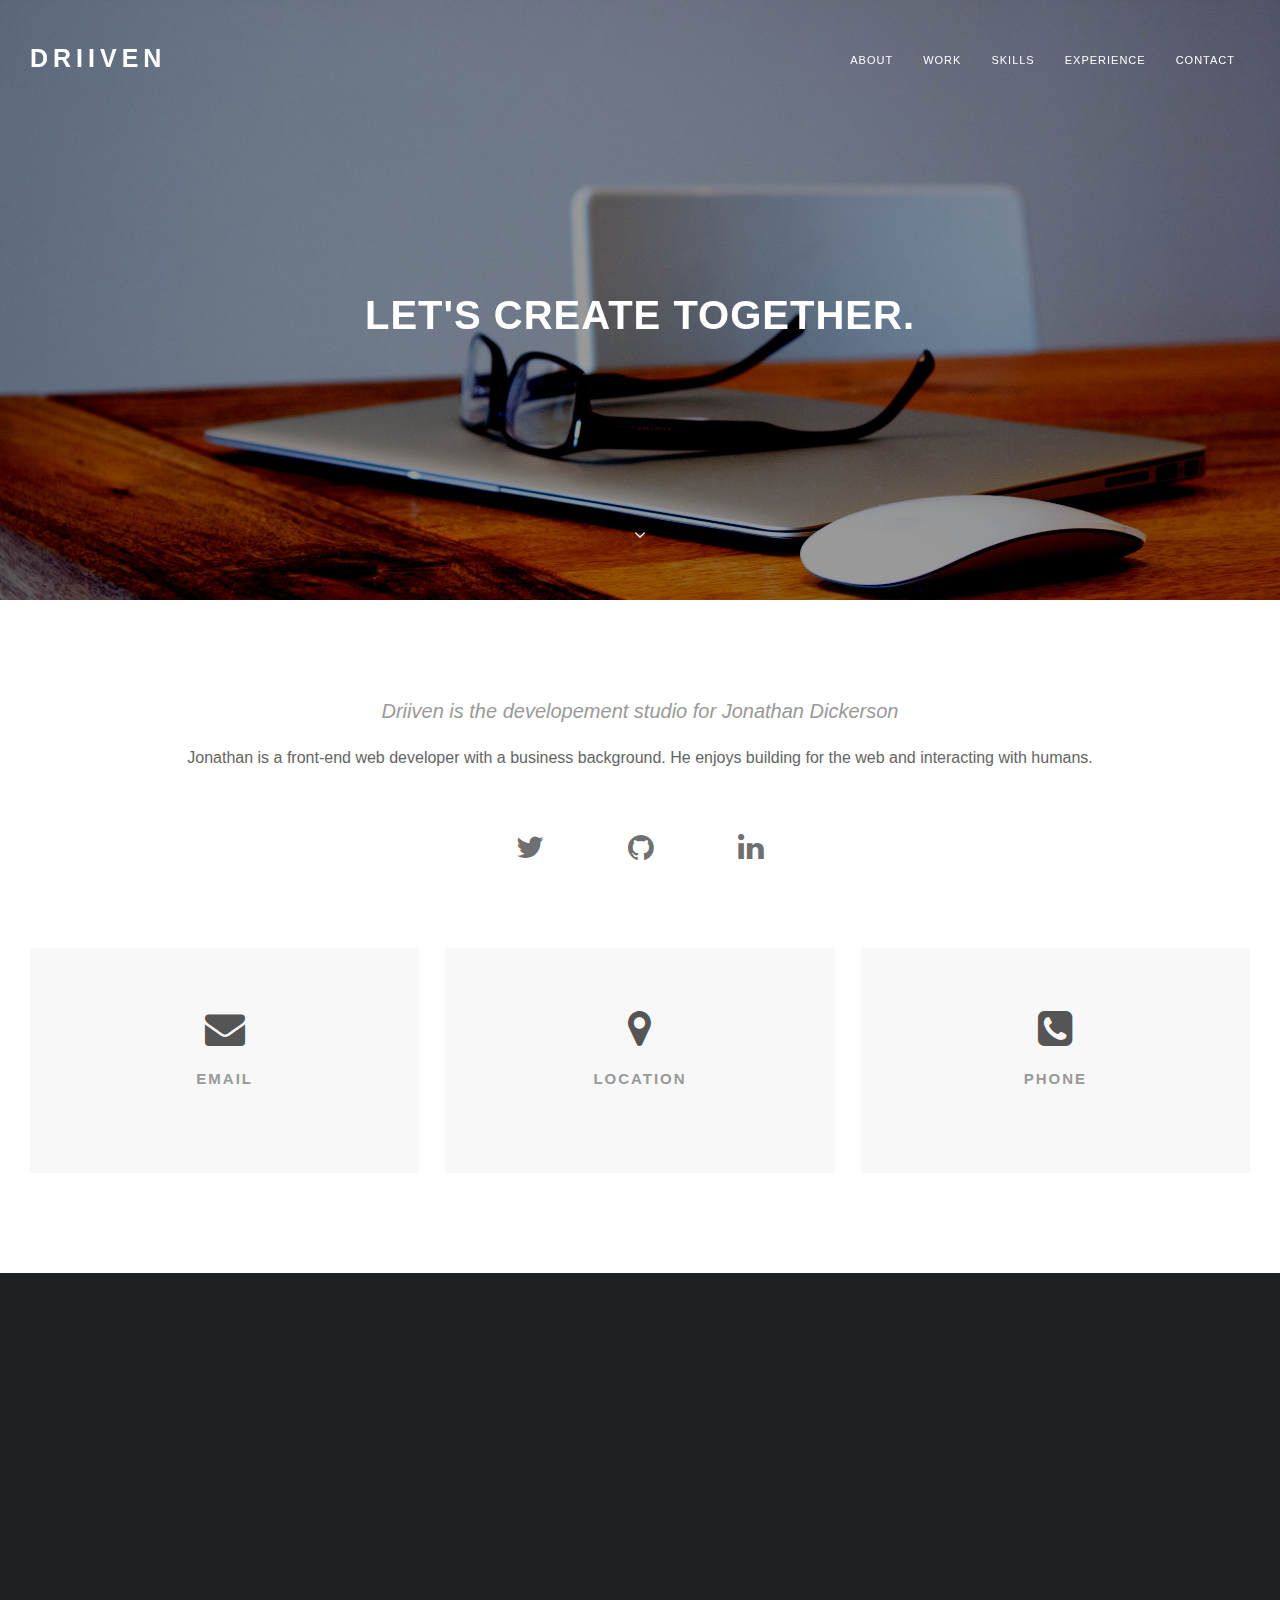
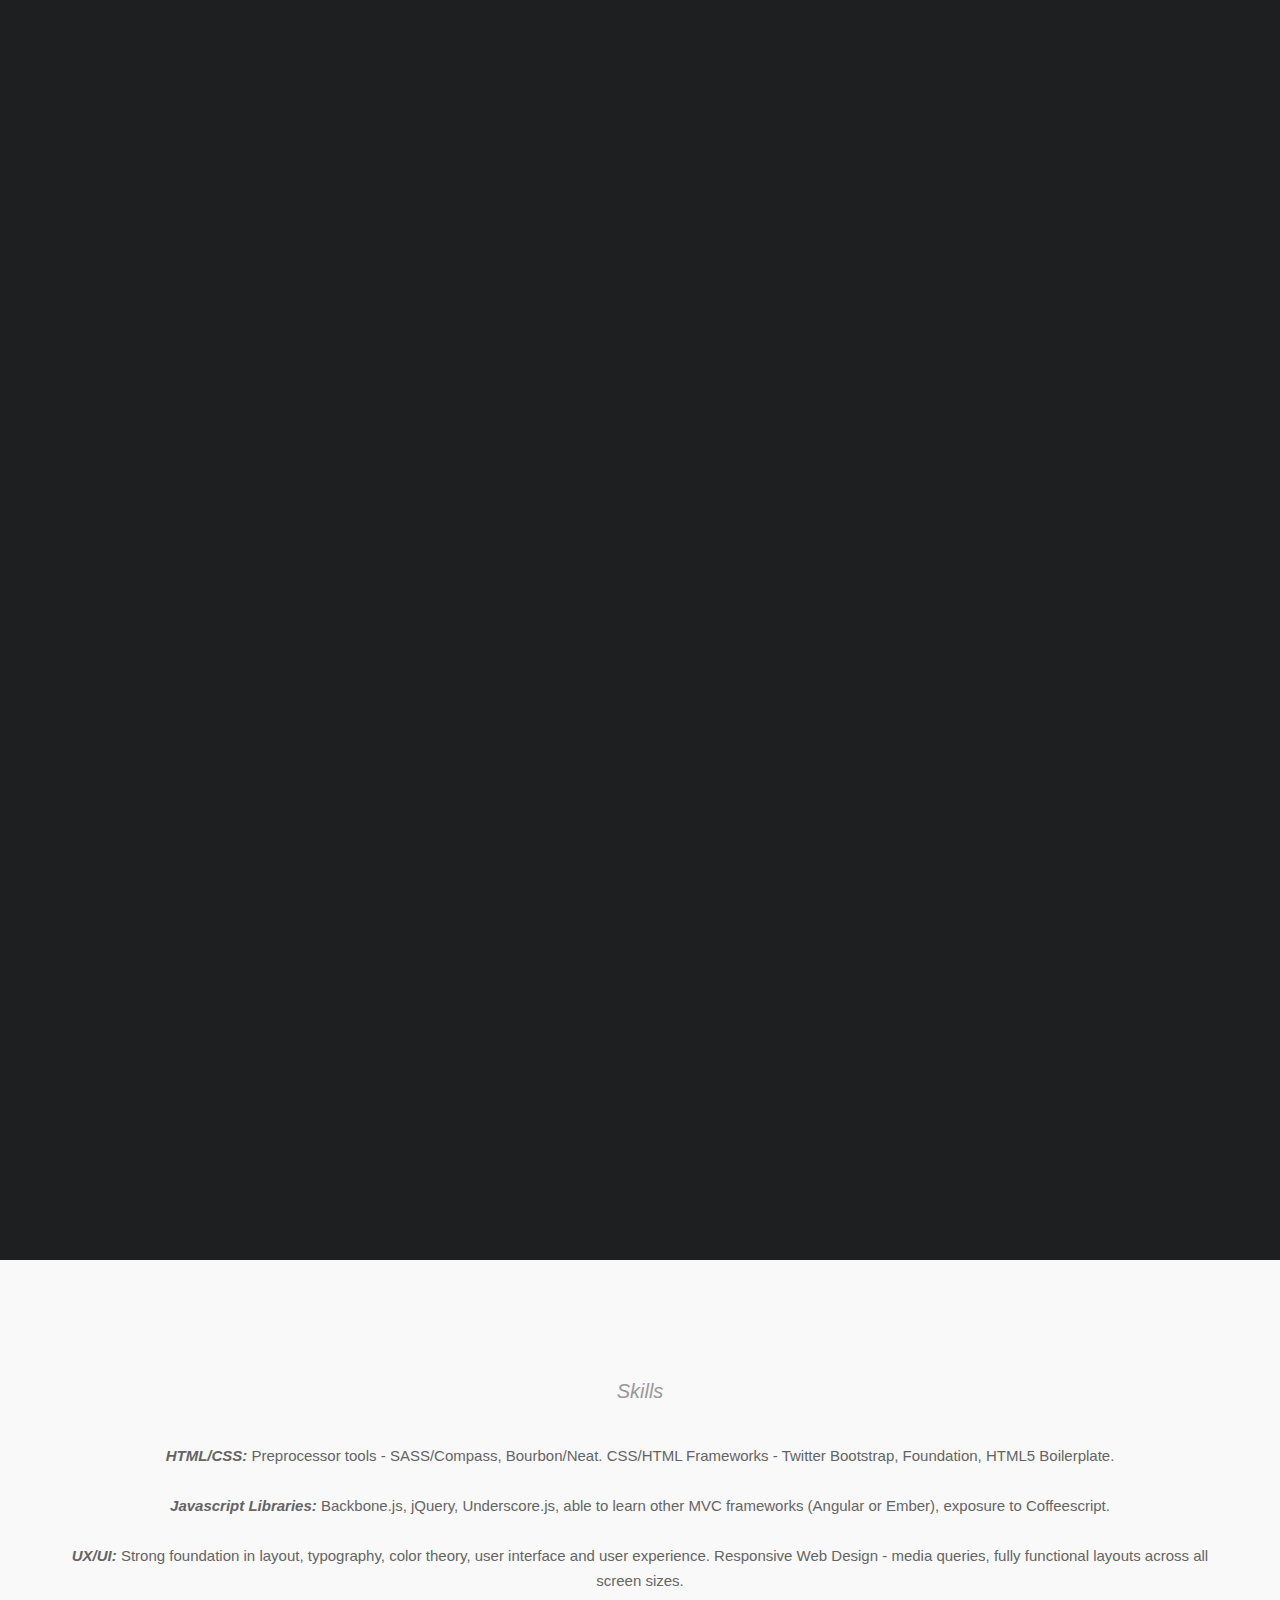
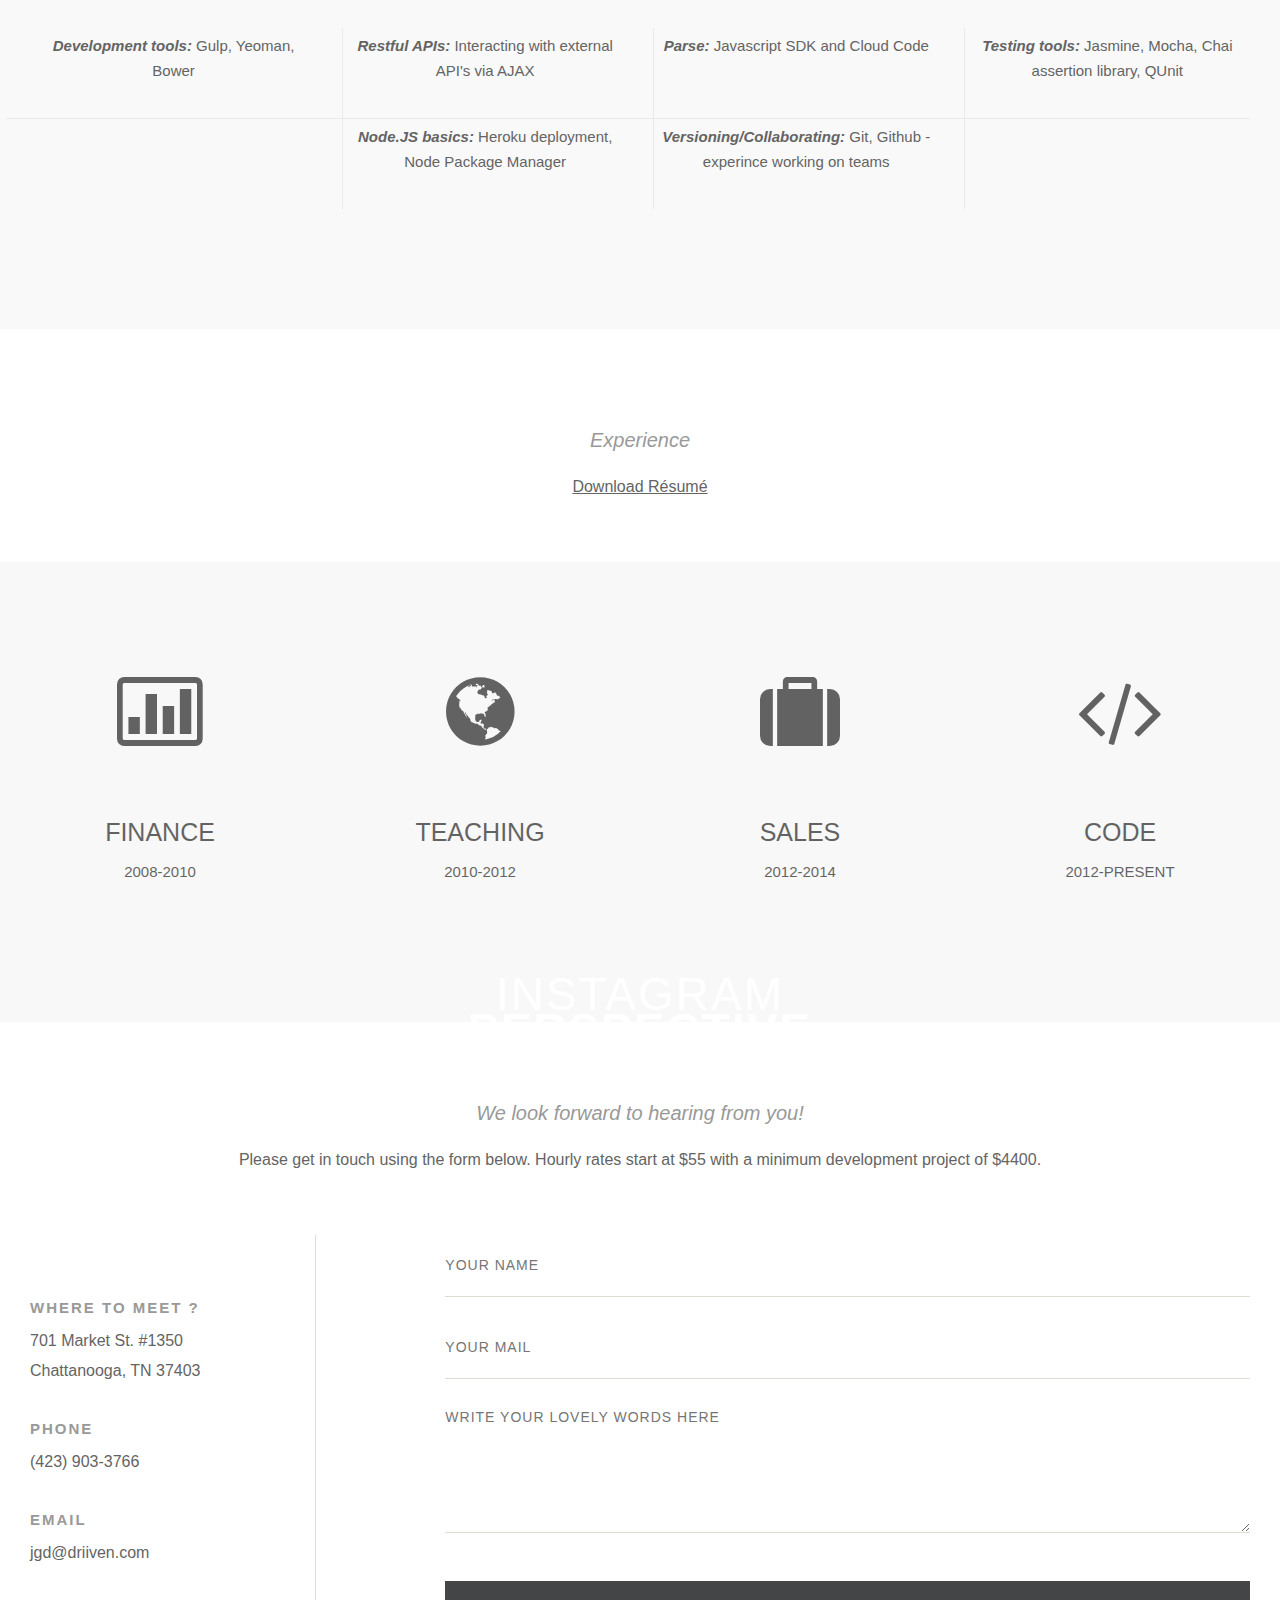
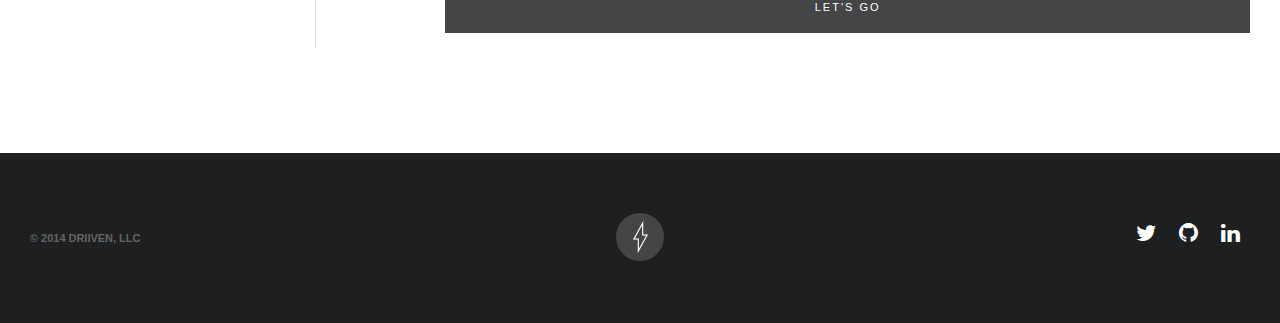
==== commit d0ce5525: "downloadable resume" ====
--- a/index.html
+++ b/index.html
@@ -328,7 +328,13 @@
 				
 				<h3>Experience</h3>
 					
-				<p class="lead">Click here to dowload the full resume PDF</p>
+				<p class="lead">
+					<a href="JonathanDickersonResume.pdf" download="JonathanDickersonResume.pdf">Download Résumé</a>
+				</p>
+
+
+<!-- 
+				<button>View Full Resume</button> -->
 		 	
 		 	</div>	
 			
@@ -392,7 +398,9 @@
 				<div class="text">
 					<h4>Treehouse</h4>
 					<p class="title">Ambassador</p>
-					<p>Bacon ipsum dolor sit amet meatball shank pork chop capicola fatback pork loin sirloin flank. Andouille tongue corned beef rump pork loin shank meatball capicola turducken venison shankle kevin pancetta tri-tip boudin.</p>
+					<p>The second sales hire at an online education startup focused on teaching web design and development, and
+					mobile development. Shaped all aspects of the sales team strategy including exploring new markets,
+					prospecting, closing, and account management.</p>
 					<!-- <div class="social">
 						<a href="#" class="fb"><i class="fa fa-facebook"></i></a>
 						<a href="#" class="twitter"><i class="fa fa-twitter"></i></a>
@@ -412,9 +420,14 @@
 					</div>
 				</div>
 				<div class="text">
-					<h4>Manon Deluxe</h4>
-					<p class="title">Designer</p>
-					<p>Bacon ipsum dolor sit amet meatball shank pork chop capicola fatback pork loin sirloin flank. Andouille tongue corned beef rump pork loin shank meatball capicola turducken venison shankle kevin pancetta tri-tip boudin.</p>
+					<h4>Iron Yard</h4>
+					<p class="title">Front-End Engineering</p>
+					<p>Graduate of the Front-End Engineering program with proficiencies in HTML, CSS and JavaScript and basic serverside tech.</p>
+					<h4>Treehouse</h4>
+					<p class="title">Self-Taught</p>
+					<p>Gained HTML and CSS skills through self-guided lessons on the TeamTreehouse.com learning platform.</p>
+
+
 					<!-- <div class="social">
 						<a href="#" class="fb"><i class="fa fa-facebook"></i></a>
 						<a href="#" class="twitter"><i class="fa fa-twitter"></i></a>
@@ -534,10 +547,7 @@
 			
 			<p><a href="mailto:jgd@driiven.com">jgd@driiven.com</a></p>
 
-			<!-- <a href="https://twitter.com/locomotes" class="sociallinks"><i class="fa fa-twitter"></i></a>
-			<a href="https://github.com/locomotes" class="sociallinks"><i class="fa fa-github"></i></a>
-			<a href="http://www.linkedin.com/in/jonathangdickerson" class="sociallinks"><i class="fa fa-linkedin"></i></a>
-				 -->
+			
 		</div>
 		
 		<!-- Right Side --> 
@@ -598,6 +608,10 @@
 		    	<div class="two columns text-right">
 		    		<!-- 
 		    		<a href="#">@locomotes</a> -->
+		    		<a href="https://twitter.com/locomotes" class=""><i class="fa fa-twitter"></i></a>
+						<a href="https://github.com/locomotes" class=""><i class="fa fa-github"></i></a>
+						<a href="http://www.linkedin.com/in/jonathangdickerson" class=""><i class="fa fa-linkedin"></i></a>
+				
 		    	
 		    	</div>
 
--- a/css/style.css
+++ b/css/style.css
@@ -420,7 +420,7 @@
 
 
 #header {
-	background: url('../img/work1.jpg') center center; /* BACKGROUND IMG */
+	background: url('../img/work4.jpg') center center; /* BACKGROUND IMG */
 	background-size: 100%;
     background-color: #f2f2f2;
     height: 600px;
@@ -885,6 +885,9 @@
     padding-top: 100px;
 }
 
+#crew a {
+	text-decoration: underline;
+}
 
 #crew .member {
     display: block;
@@ -1244,6 +1247,7 @@
 	color:#FFF; 
 	border-bottom:none; 
 	padding:10px;
+	display: inline;
 	 -webkit-transition: all 0.2s ease-in-out;
     -moz-transition: all 0.2s ease-in-out;
     -ms-transition: all 0.2s ease-in-out;
@@ -1253,6 +1257,10 @@
 
 #footer a:hover {
 	color: #64b7e3;
+}
+
+#footer .fa {
+	font-size: 22px;
 }
 
 .logo-footer {
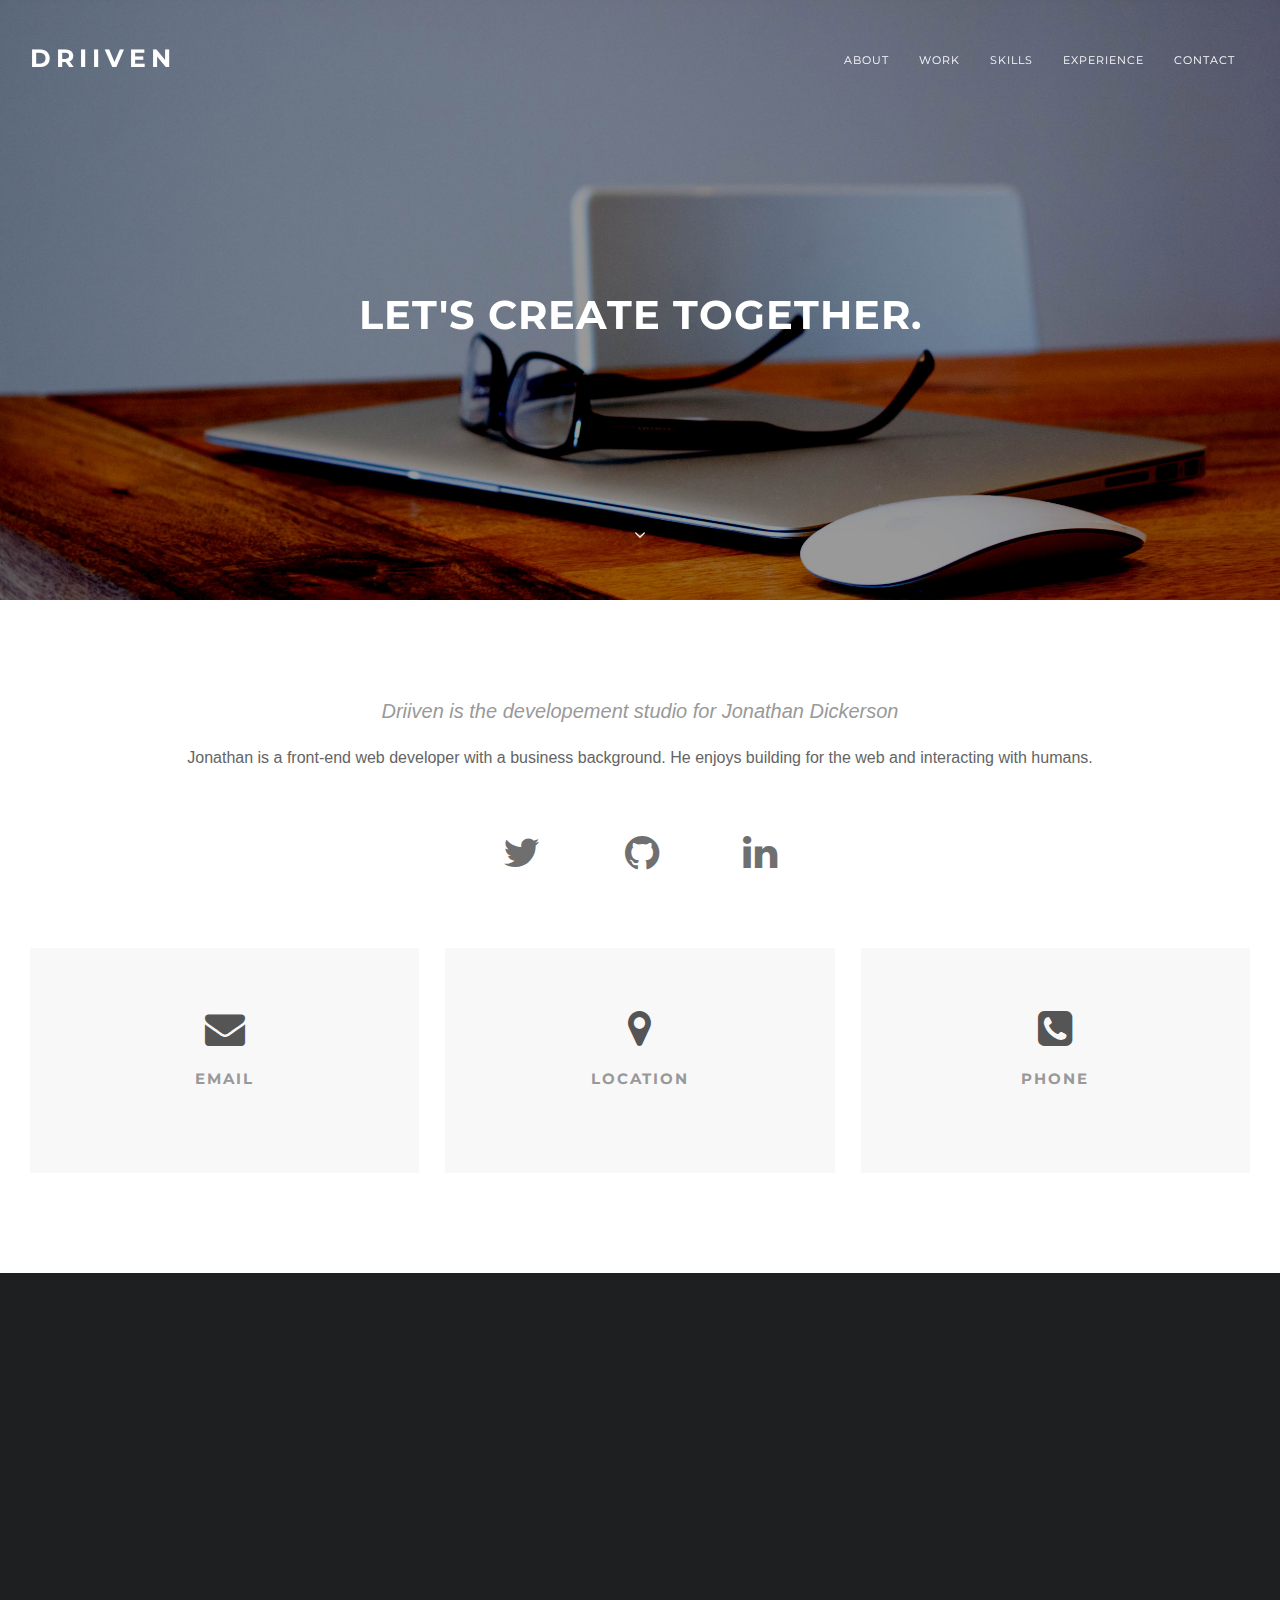
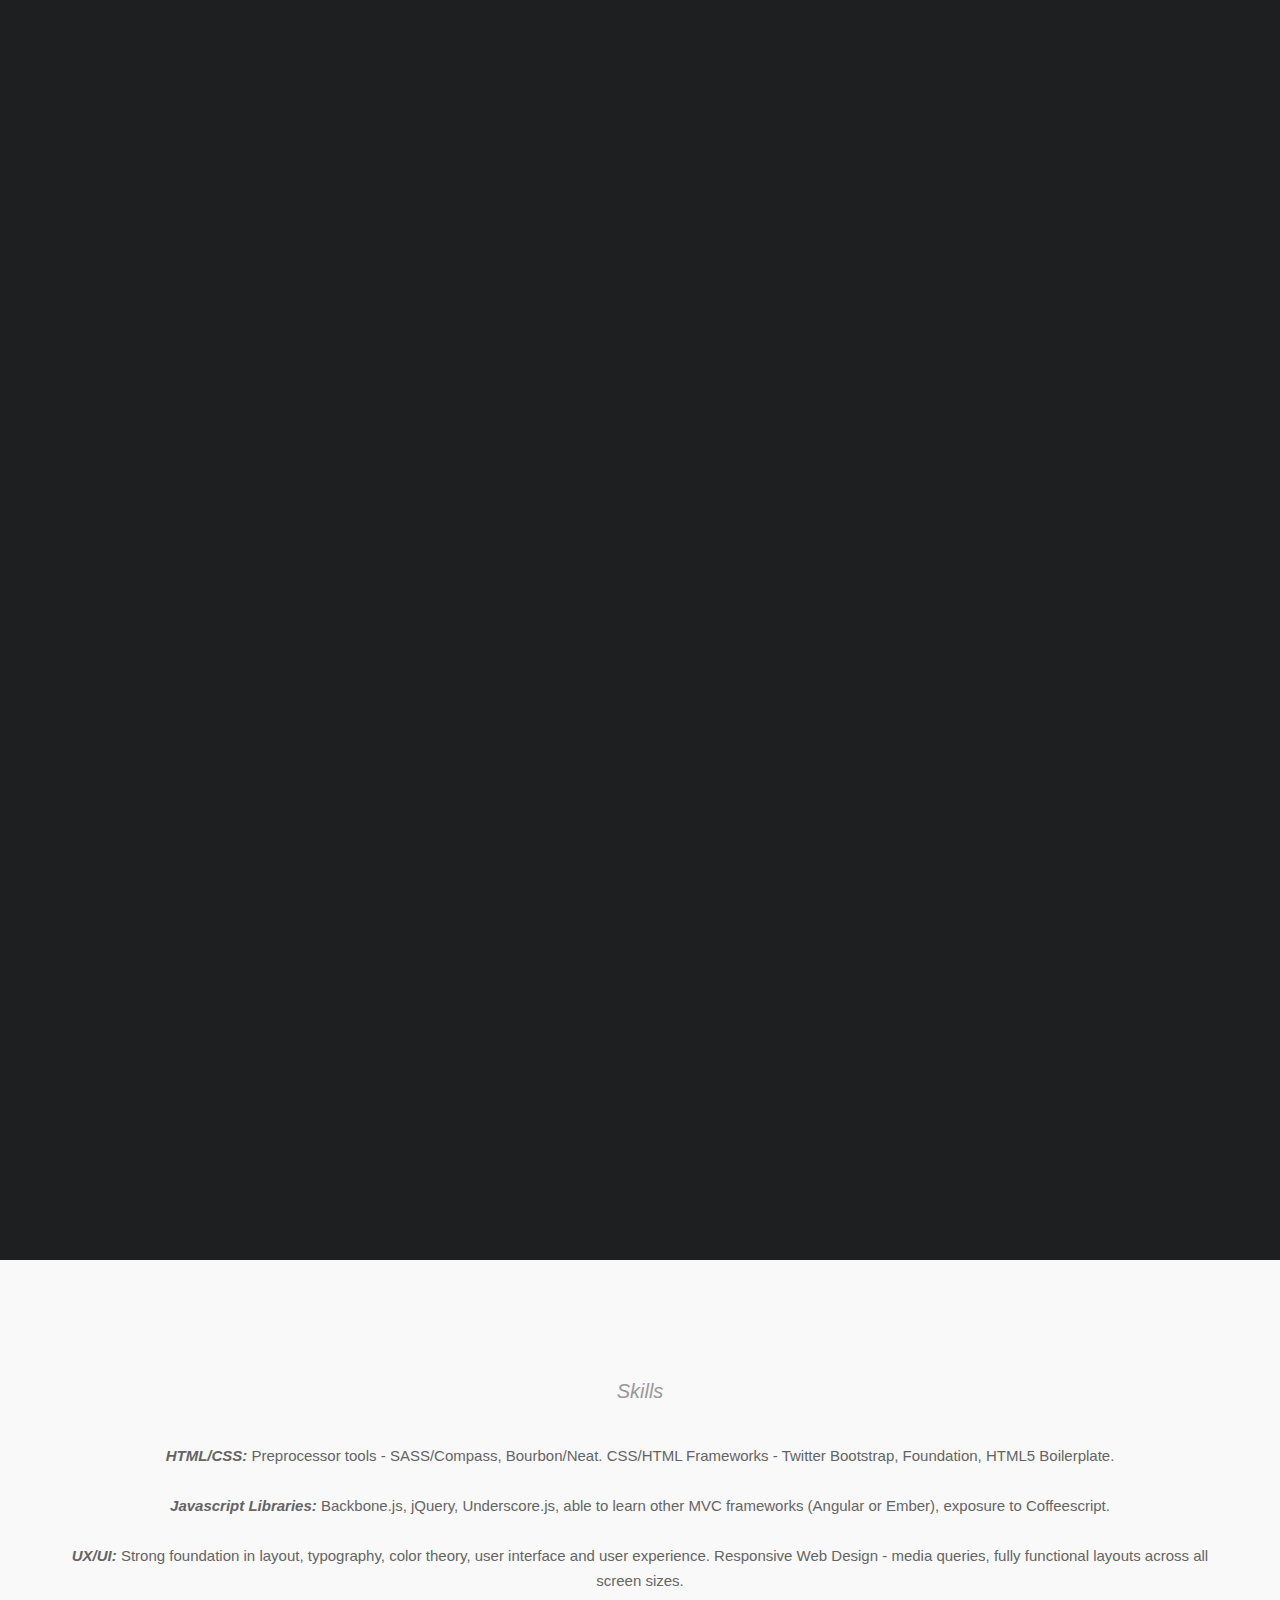
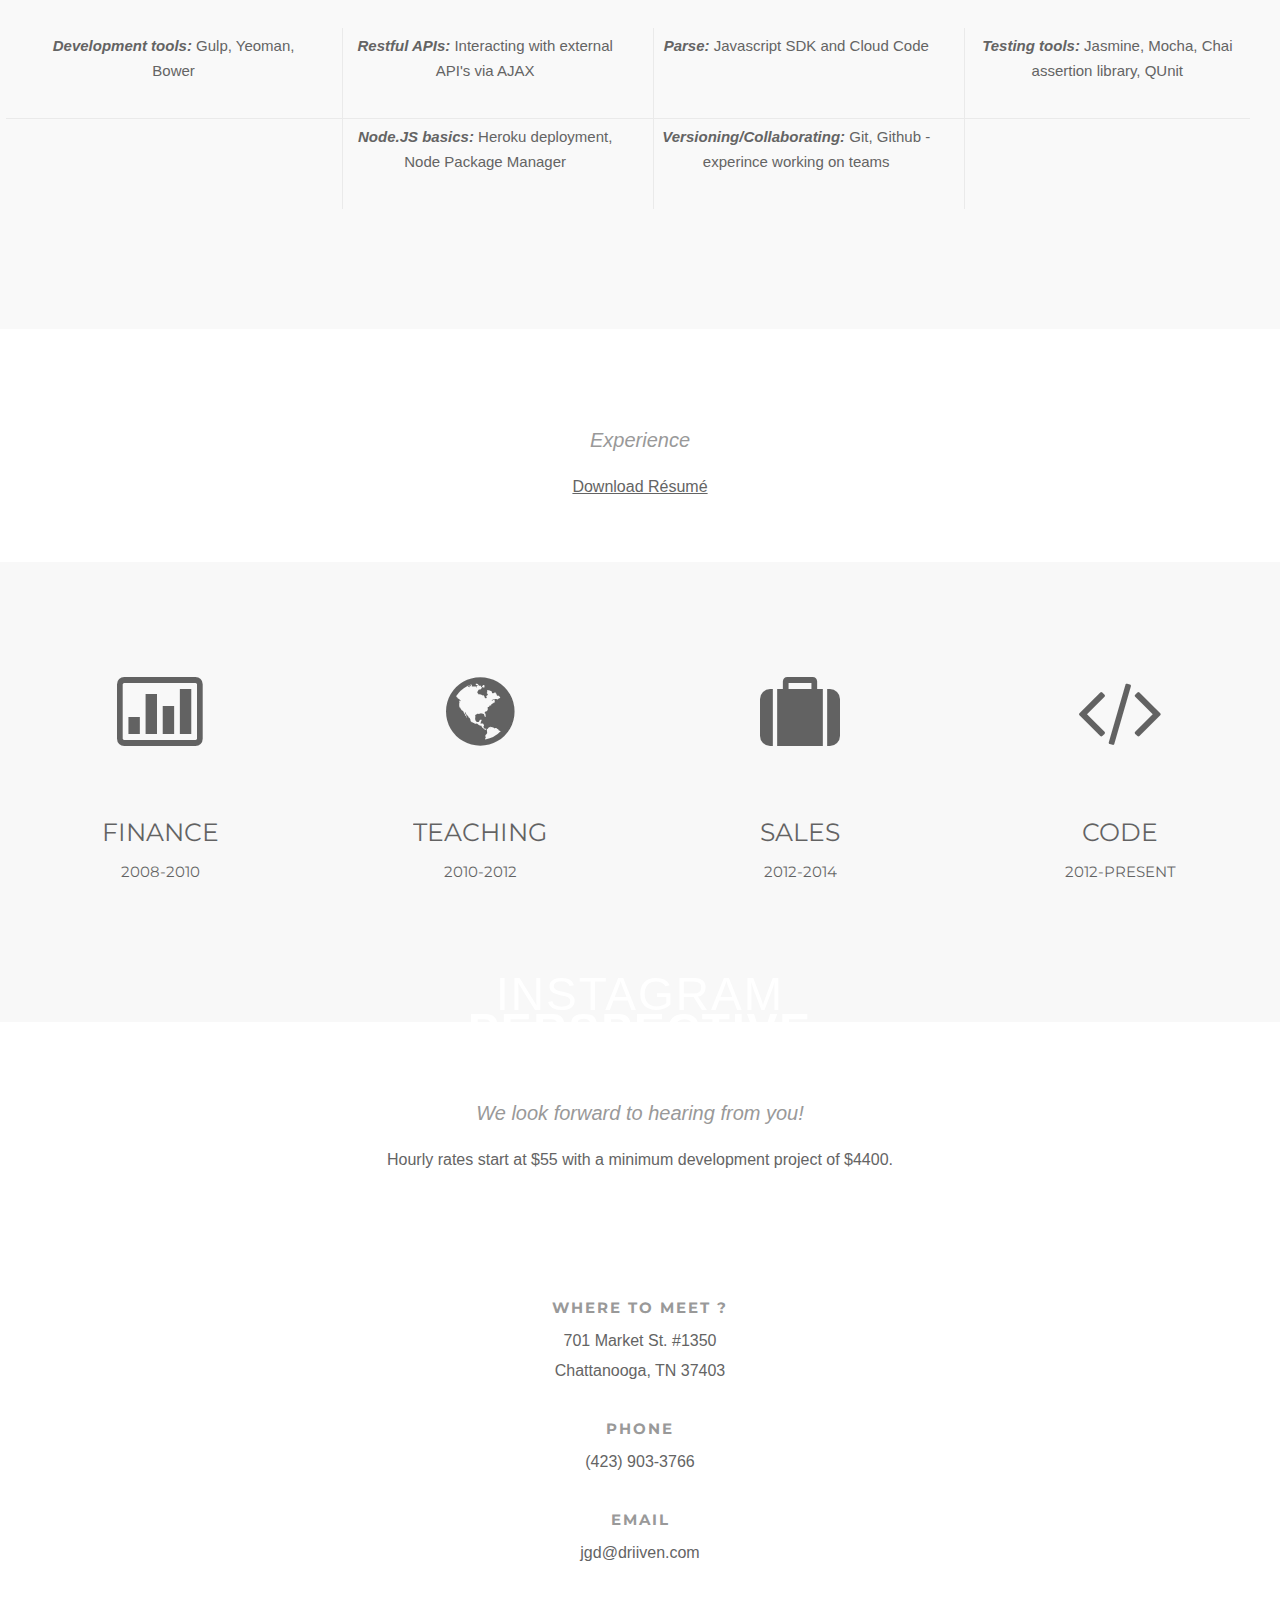
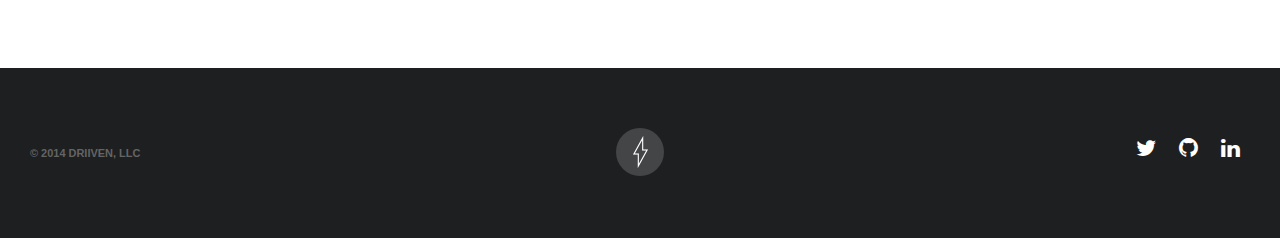
==== commit 1b694f84: "scss and sass" ====
--- a/index.html
+++ b/index.html
@@ -522,15 +522,17 @@
 				
 		<h3>We look forward to hearing from you!</h3>
 			
-		<p class="lead">Please get in touch using the form below. Hourly rates start at $55 with a minimum development project of $4400.</p>
-		
-	</div>
-
-	<div class="row">
+		<p class="lead">Hourly rates start at $55 with a minimum development project of $4400.</p>
+		
+	</div>
+
+	<!-- <div class="row"> -->
 	
 		<!-- Left Side --> 
 
-		<div class="three columns left-side">
+		<!-- <div class="three columns left-side"> -->
+
+		<div class="centered">
 	
 			<h4>Where to meet ?</h4>
 			
@@ -547,37 +549,37 @@
 			
 			<p><a href="mailto:jgd@driiven.com">jgd@driiven.com</a></p>
 
-			
-		</div>
+		</div>
+
+			
+		<!-- </div> -->
 		
 		<!-- Right Side --> 
 		
-		<div class="eight columns push_one">
+		<!-- <div class="eight columns push_one"> -->
 		
 			<!-- CONTACT FORM -->
     
-		      <form name="htmlform" method="post" action="form_sender.php">            
+		      <!-- <form name="htmlform" method="post" action="form_sender.php">            
 		    		    		
 		    		<input type="text" name="name" placeholder="YOUR NAME" required class="animateme"  data-from="1.1" data-to="0" data-opacity="0" data-translatex="10" data-rotatez="0">
 		    		
 		    		<input type="email" name="email" placeholder="YOUR MAIL" required class="animateme"  data-from="1.1" data-to="0" data-opacity="0" data-translatex="300" data-rotatez="0">
 
 		    		
-		    		<textarea name="comments" cols="1" rows="5" placeholder="WRITE YOUR LOVELY WORDS HERE" required class="animateme"  data-from="1.1" data-to="0" data-opacity="0" data-translatex="600" data-rotatez="0">
-</textarea>
+		    		<textarea name="comments" cols="1" rows="5" placeholder="WRITE YOUR LOVELY WORDS HERE" required class="animateme"  data-from="1.1" data-to="0" data-opacity="0" data-translatex="600" data-rotatez="0"></textarea>
 		    		
-		    		<button name="send" type="submit" class="submit animateme"  data-from="1.1" data-to="0" data-opacity="0" data-translatex="1200" data-rotatez="0">
-Let's go</button>
+		    		<button name="send" type="submit" class="submit animateme"  data-from="1.1" data-to="0" data-opacity="0" data-translatex="1200" data-rotatez="0">Let's go</button> -->
 		    		
 		    		<!-- Text Promise we do not spam -->
 					    		
-					<p class="spam"></p>	    
+					<!-- <p class="spam"></p>	    
 		     
 		     </form>
    		  		
-		</div>
-	
-	</div>
+		</div> -->
+	
+	<!-- </div> -->
 
 </section>
 
--- a/css/style.css
+++ b/css/style.css
@@ -1,7 +1,9 @@
-/*Bourbon and Neat*/
-/*@import '../../bower-components/bourbon/dist/bourbon';*/
-/*@import 'bower_components/bourbon/dist/_bourbon';*/
-/*@import '../../bower_components/neat/app/assets/stylesheets/neat';*/
+@import url(http://fonts.googleapis.com/css?family=Montserrat:400,700);
+* {
+  -webkit-box-sizing: border-box;
+  -moz-box-sizing: border-box;
+  box-sizing: border-box; }
+
 /*
 
 	SIXWATS TEMPLATE  V1.0 BY SUPVIEW.BE
@@ -22,216 +24,162 @@
 	13. Media Queries Settings
 		
 */
-
-
-
-
 /* 01. FONT FACE ================================================== */
-
-
 @font-face {
-    font-family: "Source Sans Pro";
-    font-style: normal;
-    font-weight: 200;
-    src: local("Source Sans Pro ExtraLight"), local("SourceSansPro-ExtraLight"), url("http://themes.googleusercontent.com/static/fonts/sourcesanspro/v7/toadOcfmlt9b38dHJxOBGEzfSP8PFPIaW8d4wHl9LSw.woff") format("woff");
-}
-
+  font-family: "Source Sans Pro";
+  font-style: normal;
+  font-weight: 200;
+  src: local("Source Sans Pro ExtraLight"), local("SourceSansPro-ExtraLight"), url("http://themes.googleusercontent.com/static/fonts/sourcesanspro/v7/toadOcfmlt9b38dHJxOBGEzfSP8PFPIaW8d4wHl9LSw.woff") format("woff"); }
 @font-face {
-    font-family: "Source Sans Pro";
-    font-style: normal;
-    font-weight: 400;
-    src: local("Source Sans Pro"), local("SourceSansPro-Regular"), url("http://themes.googleusercontent.com/static/fonts/sourcesanspro/v7/ODelI1aHBYDBqgeIAH2zlDLXPPWpYIJRcQ99gLLWTOQ.woff") format("woff");
-}
-
+  font-family: "Source Sans Pro";
+  font-style: normal;
+  font-weight: 400;
+  src: local("Source Sans Pro"), local("SourceSansPro-Regular"), url("http://themes.googleusercontent.com/static/fonts/sourcesanspro/v7/ODelI1aHBYDBqgeIAH2zlDLXPPWpYIJRcQ99gLLWTOQ.woff") format("woff"); }
 @font-face {
-    font-family: "Source Sans Pro";
-    font-style: normal;
-    font-weight: 600;
-    src: local("Source Sans Pro Semibold"), local("SourceSansPro-Semibold"), url("http://themes.googleusercontent.com/static/fonts/sourcesanspro/v7/toadOcfmlt9b38dHJxOBGNF2eBBnhZOFf_rblGEjGiI.woff") format("woff");
-}
-
+  font-family: "Source Sans Pro";
+  font-style: normal;
+  font-weight: 600;
+  src: local("Source Sans Pro Semibold"), local("SourceSansPro-Semibold"), url("http://themes.googleusercontent.com/static/fonts/sourcesanspro/v7/toadOcfmlt9b38dHJxOBGNF2eBBnhZOFf_rblGEjGiI.woff") format("woff"); }
 @font-face {
-    font-family: "Source Sans Pro";
-    font-style: normal;
-    font-weight: 700;
-    src: local("Source Sans Pro Bold"), local("SourceSansPro-Bold"), url("http://themes.googleusercontent.com/static/fonts/sourcesanspro/v7/toadOcfmlt9b38dHJxOBGBgDywzySrQSFSEUM6OqW_g.woff") format("woff");
-}
-
-
-@import url(http://fonts.googleapis.com/css?family=Montserrat:400,700);
-
-
-	
+  font-family: "Source Sans Pro";
+  font-style: normal;
+  font-weight: 700;
+  src: local("Source Sans Pro Bold"), local("SourceSansPro-Bold"), url("http://themes.googleusercontent.com/static/fonts/sourcesanspro/v7/toadOcfmlt9b38dHJxOBGBgDywzySrQSFSEUM6OqW_g.woff") format("woff"); }
 /* 02. GENERALS SETTINGS ================================================== */
-
-
 /* Container  */
-
-.container {	
-	position: relative;
-	background: #FFF;
-	overflow: hidden;
-}
-
-
+.container {
+  position: relative;
+  background: #FFF;
+  overflow: hidden; }
 
 body, html {
-    background: #E2E4E7;
-    padding: 0;
-    font-family: 'Source Sans Pro', sans-serif;
-    position: relative;
-    height: 100%;
-    margin: 0;
-    }
-
+  background: #E2E4E7;
+  padding: 0;
+  font-family: 'Source Sans Pro', sans-serif;
+  position: relative;
+  height: 100%;
+  margin: 0; }
 
 /* Selected text Color */
-
 ::-moz-selection {
-    background: none;
-    color: #5ac6ff;
-}
+  background: none;
+  color: #5ac6ff; }
 
 ::selection {
-    background: none;
-    color: #5ac6ff;
-}
+  background: none;
+  color: #5ac6ff; }
 
 .centered {
-    text-align: center;
-}
+  text-align: center; }
 
 b, strong {
-    font-weight: 800;
-}
+  font-weight: 800; }
 
 /* Make a space */
-
 .space {
-    padding: 20px 0;
-}
+  padding: 20px 0; }
 
 .lead {
-	padding-bottom: 60px;
-	text-align: center;
-}
+  padding-bottom: 60px;
+  text-align: center; }
 
 h1 {
-    font-family: 'Montserrat', sans-serif;
-    font-weight: bold;
-    font-size: 40px;
-    letter-spacing: 1px;
-    margin-top: 27px;
-    text-transform: uppercase;
-}
+  font-family: 'Montserrat', sans-serif;
+  font-weight: bold;
+  font-size: 40px;
+  letter-spacing: 1px;
+  margin-top: 27px;
+  text-transform: uppercase; }
 
 h2 {
-    font-size: 46px;
-    font-weight: 100;
-    line-height: 46px;
-    font-family: 'Source Sans Pro', sans-serif;
-    margin-top: 0.33em;
-}
+  font-size: 46px;
+  font-weight: 100;
+  line-height: 46px;
+  font-family: 'Source Sans Pro', sans-serif;
+  margin-top: 0.33em; }
 
 h3 {
-    font: 20px 'Georgia', sans-serif;
-    color: #999;
-    padding-bottom: 20px;
-    font-style: italic;
-}
+  font: 20px 'Georgia', sans-serif;
+  color: #999;
+  padding-bottom: 20px;
+  font-style: italic; }
 
 h4 {
-    font-family: 'Montserrat', sans-serif;
-    font-size:15px;
-    color: #999;
-    text-transform: uppercase;
-    letter-spacing: 2px;
-     padding-bottom: 20px;
-    font-weight: bold;
-}
+  font-family: 'Montserrat', sans-serif;
+  font-size: 15px;
+  color: #999;
+  text-transform: uppercase;
+  letter-spacing: 2px;
+  padding-bottom: 20px;
+  font-weight: bold; }
 
 h5 {
-    font: 24px 'Source Sans Pro', sans-serif;
-    font-weight: normal;
-    font-weight: 100;
-    color:#FFF;
-}
+  font: 24px 'Source Sans Pro', sans-serif;
+  font-weight: normal;
+  font-weight: 100;
+  color: #FFF; }
 
 /* Link */
-
 a {
-    color: #333;
-    text-decoration: none;
-}
+  color: #333;
+  text-decoration: none; }
 
 a:hover {
-    color: #64b7e3;
-}  
-	
+  color: #64b7e3; }
+
 /* Paragrah */
-
 p {
-    font-family: 'Source Sans Pro', sans-serif;
-    font-weight: normal;
-    color: #646464;
-    line-height: 30px;
-}
+  font-family: 'Source Sans Pro', sans-serif;
+  font-weight: normal;
+  color: #646464;
+  line-height: 30px; }
 
 p a {
-    color:#646464;
-    -webkit-transition: all 0.5s ease-out;
-    -moz-transition: all 0.5s ease-out;
-    -o-transition: all 0.5s ease-out;
-    transition: all 0.5s ease-out;
-}
+  color: #646464;
+  -webkit-transition: all 0.5s ease-out;
+  -moz-transition: all 0.5s ease-out;
+  -o-transition: all 0.5s ease-out;
+  transition: all 0.5s ease-out; }
 
 p a:hover {
-    color: #64b7e3;
-}
+  color: #64b7e3; }
 
 /* Fade Effect */
-
-.no-touch { background: #FFF; }
-
-.no-touch  .fade {
--webkit-transition: opacity 0.3s linear;
-   -moz-transition: opacity 0.3s linear;
-     -o-transition: opacity 0.3s linear;
-	-ms-transition: opacity 0.3s linear;
-		transition: opacity 0.3s linear;
-}
-
-.no-touch .fade.outOfView { opacity: 0; }
-.no-touch .fade.inView { opacity: 1; }
+.no-touch {
+  background: #FFF; }
+
+.no-touch .fade {
+  -webkit-transition: opacity 0.3s linear;
+  -moz-transition: opacity 0.3s linear;
+  -o-transition: opacity 0.3s linear;
+  -ms-transition: opacity 0.3s linear;
+  transition: opacity 0.3s linear; }
+
+.no-touch .fade.outOfView {
+  opacity: 0; }
+
+.no-touch .fade.inView {
+  opacity: 1; }
 
 /* Border Button */
-
 .border-button {
-	padding:10px 20px;
-	border:1px solid #DDD;
-	text-transform: uppercase;
-	font-size:11px;
-	letter-spacing: 2px;
-	font-weight: normal;
-	margin: 25px 0;
-	display: inline-block;
-	cursor: pointer;
-}
+  padding: 10px 20px;
+  border: 1px solid #DDD;
+  text-transform: uppercase;
+  font-size: 11px;
+  letter-spacing: 2px;
+  font-weight: normal;
+  margin: 25px 0;
+  display: inline-block;
+  cursor: pointer; }
 
 .border-button:hover {
-	background: #64b7e3;
-	color: #FFF;
-	border-color: #64b7e3;
-}
-
+  background: #64b7e3;
+  color: #FFF;
+  border-color: #64b7e3; }
 
 /* 03. NAVIGATION SETTINGS ================================================== */
-
-
-
 /* Mobile Menu */
-
-
 button.et-rotate {
   position: absolute;
   bottom: 15px;
@@ -241,202 +189,973 @@
   height: 40px;
   border: none;
   display: none;
-  background: none;
-}
-
+  background: none; }
 
 .menu-off {
-	position: fixed;
-	z-index: 1;
-	width: 100%;
-	height: 100%;
-	background: rgba(30,31,32,0.70);
-}
-
+  position: fixed;
+  z-index: 1;
+  width: 100%;
+  height: 100%;
+  background: rgba(30, 31, 32, 0.7); }
 
 .nav-off, .nav-off li {
-	margin: 0;
-	padding: 0;
-	list-style: none;
-	text-align: center;
-}
+  margin: 0;
+  padding: 0;
+  list-style: none;
+  text-align: center; }
 
 .nav-off a {
-	display: block;
-	position: relative;
-	z-index: 3;
-	width: 100%;
-	border-bottom: 1px solid rgba(255,255,255,0.32);
-	color: #FFF;
-	font-size: 100%;
-	padding:8% 0;
-	letter-spacing: 1px;
-	line-height: 100%;
-	text-decoration: none;
-	text-transform: uppercase;
-}
+  display: block;
+  position: relative;
+  z-index: 3;
+  width: 100%;
+  border-bottom: 1px solid rgba(255, 255, 255, 0.32);
+  color: #FFF;
+  font-size: 100%;
+  padding: 8% 0;
+  letter-spacing: 1px;
+  line-height: 100%;
+  text-decoration: none;
+  text-transform: uppercase; }
 
 .nav-off a:hover {
-	background: rgba(30,31,32,0.90);
-}
-
- 
- 
+  background: rgba(30, 31, 32, 0.9); }
+
 /* Normal Nav */
-
-
-nav #logo a{
-    float: left;
-    z-index: 99999;
-    font-family: 'Montserrat', sans-serif;
-    color:#FFF;
-    font-weight: bold;
-    font-size: 25px;
-    letter-spacing: 5px;
-    margin-top: 45px;
-    text-transform: uppercase;
-    -webkit-transition: all 0.2s ease-in-out;
-    -moz-transition: all 0.2s ease-in-out;
-    -ms-transition: all 0.2s ease-in-out;
-    -o-transition: all 0.2s ease-in-out;
-    transition: all 0.2s ease-in-out;
-}
+nav #logo a {
+  float: left;
+  z-index: 99999;
+  font-family: 'Montserrat', sans-serif;
+  color: #FFF;
+  font-weight: bold;
+  font-size: 25px;
+  letter-spacing: 5px;
+  margin-top: 45px;
+  text-transform: uppercase;
+  -webkit-transition: all 0.2s ease-in-out;
+  -moz-transition: all 0.2s ease-in-out;
+  -ms-transition: all 0.2s ease-in-out;
+  -o-transition: all 0.2s ease-in-out;
+  transition: all 0.2s ease-in-out; }
 
 nav {
-    z-index: 999;
-    width: 100%;
-    height: 80px;
-}
-
+  z-index: 999;
+  width: 100%;
+  height: 80px; }
 
 /* Some stylesheet reset */
-
 #nav, #nav ul {
-    list-style: none;
-    margin: 0;
-    padding: 0;
-}
+  list-style: none;
+  margin: 0;
+  padding: 0; }
 
 /* The main navigation bar */
-
 #nav {
-    width: 100%;
- /* The menu will take the width of its container */;
-}
-
-#nav>li {
-    float: right;
-    position: relative;
-    padding: 20px 15px;
-}
+  width: 100%;
+  /* The menu will take the width of its container */ }
+
+#nav > li {
+  float: right;
+  position: relative;
+  padding: 20px 15px; }
 
 /* The main navigation links */
-
-#nav>li>a {
-	/* Layout */
-    display: block;
-	/* Typography */
-    font-size: 11px;
-    letter-spacing: 1px;
-    font-weight: normal;
-    text-transform: uppercase;
-    color: #FFF;
-    opacity: 1;
-    text-decoration: none;
-}
- 
-/* Navigation Fixed */ 
- 
+#nav > li > a {
+  /* Layout */
+  display: block;
+  /* Typography */
+  font-size: 11px;
+  letter-spacing: 1px;
+  font-weight: normal;
+  text-transform: uppercase;
+  color: #FFF;
+  opacity: 1;
+  text-decoration: none; }
+
+/* Navigation Fixed */
 .cbp-af-header {
-	font-family: 'Montserrat', sans-serif;
-    position: fixed;
-    top: 0;
-    left: 0;
-    width: 100%;
-    z-index: 999;
-    height: 120px;
-    overflow: hidden;
-    background: rgba(255,255,255,0.0);
-    -webkit-transition: all 0.2s ease-in-out;
-    -moz-transition: all 0.2s ease-in-out;
-    -ms-transition: all 0.2s ease-in-out;
-    -o-transition: all 0.2s ease-in-out;
-    transition: all 0.2s ease-in-out;
-}
-
+  font-family: 'Montserrat', sans-serif;
+  position: fixed;
+  top: 0;
+  left: 0;
+  width: 100%;
+  z-index: 999;
+  height: 120px;
+  overflow: hidden;
+  background: rgba(255, 255, 255, 0);
+  -webkit-transition: all 0.2s ease-in-out;
+  -moz-transition: all 0.2s ease-in-out;
+  -ms-transition: all 0.2s ease-in-out;
+  -o-transition: all 0.2s ease-in-out;
+  transition: all 0.2s ease-in-out; }
 
 .cbp-af-header #nav a {
-    line-height: 80px;
-}
+  line-height: 80px; }
 
 /* Transitions */
-
 .cbp-af-header #logo,
 .cbp-af-header #nav a {
-    -webkit-transition: all 0.2s;
-    -moz-transition: all 0.2s;
-    transition: all 0.2s;
-}
+  -webkit-transition: all 0.2s;
+  -moz-transition: all 0.2s;
+  transition: all 0.2s; }
 
 /* Navigation effect on scroll down */
-
 .cbp-af-header.cbp-af-header-shrink {
-	height: 80px;
-	float: right;
-	background: rgba(255,255,255,0.95);
-	box-shadow: 0px 0px 10px 2px rgba(0,0,0,0.1);
-}
+  height: 80px;
+  float: right;
+  background: rgba(255, 255, 255, 0.95);
+  box-shadow: 0px 0px 10px 2px rgba(0, 0, 0, 0.1); }
 
 /* The button comes to the right place */
-
 .cbp-af-header.cbp-af-header-shrink .button {
-	margin-top:30px;
-	display: block;
-}
+  margin-top: 30px;
+  display: block; }
 
 /* The links goes up */
-
 .cbp-af-header.cbp-af-header-shrink #nav a {
-	line-height: 40px;
-	color: #434547;
-}
-	
+  line-height: 40px;
+  color: #434547; }
+
 /* The links goes up */
-
-.cbp-af-header.cbp-af-header-shrink #logo a{
-	color:#434547;
-	margin-top: 28px;
-}
+.cbp-af-header.cbp-af-header-shrink #logo a {
+  color: #434547;
+  margin-top: 28px; }
 
 /* The hover state of the links */
-
 #nav li:hover a, #nav li .selected, .cbp-af-header.cbp-af-header-shrink #nav a:hover, .cbp-af-header.cbp-af-header-shrink #nav .selected {
-    color:#64b7e3;
-}
-
-
+  color: #64b7e3; }
 
 /* 04. HEADER SETTINGS ================================================== */
-
-
 #header {
-	background: url('../img/work4.jpg') center center; /* BACKGROUND IMG */
-	background-size: 100%;
-    background-color: #f2f2f2;
-    height: 600px;
-    position: relative;
-}
-
+  background: url("../img/work4.jpg") center center;
+  /* BACKGROUND IMG */
+  background-size: 100%;
+  background-color: #f2f2f2;
+  height: 600px;
+  position: relative; }
 
 /* Don't display the logo from the Mobile Device */
-
 .logo-phone {
-	display: none;
-}
+  display: none; }
 
 /* Huge Title */
-
 .huge-title {
+  position: absolute;
+  top: 0;
+  right: 0;
+  bottom: 0;
+  left: 0;
+  margin: auto;
+  width: 100%;
+  height: 50px;
+  text-align: center;
+  color: #FFF; }
+
+/* Go down text & Button */
+.go-down {
+  position: absolute;
+  right: 0;
+  bottom: 30px;
+  left: 0;
+  text-align: center;
+  margin: auto;
+  width: 100%;
+  height: 50px; }
+
+/* 05. ABOUT SETTINGS ================================================== */
+#about {
+  background: #FFF;
+  position: relative;
+  padding: 100px 0;
+  text-align: center; }
+
+#about h3 {
+  text-align: center;
+  padding-bottom: 20px; }
+
+.socialbar {
+  /*border: solid 1px black;*/
+  width: 500px;
+  height: 75px;
+  margin: 0 auto;
+  text-align: center;
+  margin-bottom: 40px; }
+
+.sociallinks .fa {
+  font-size: 30px;
+  margin-left: 40px;
+  margin-right: 40px;
+  opacity: 0.7; }
+
+.sociallinks:hover {
+  color: black; }
+
+.whatwedo {
+  background: #F8F8F8;
+  max-height: auto;
+  text-align: center;
+  padding: 5% 0;
+  cursor: pointer;
+  position: relative; }
+
+.whatwedo h4 {
+  padding-top: 15px; }
+
+#about .fa {
+  -webkit-transition: all 0.2s ease-in-out;
+  -moz-transition: all 0.2s ease-in-out;
+  -ms-transition: all 0.2s ease-in-out;
+  -o-transition: all 0.2s ease-in-out;
+  transition: all 0.2s ease-in-out;
+  font-size: 40px; }
+
+.whatwedo p {
+  padding-top: 0px;
+  opacity: 0;
+  position: absolute;
+  padding: 10%;
+  text-align: justify;
+  background: #F8F8F8;
+  transition: all 0.3s ease-in-out 0s;
+  -webkit-transform: translate3d(0, -30%, 0);
+  -moz-transform: translate3d(0, -30% 0);
+  transform: translate3d(0, -30%, 0);
+  min-width: 228px;
+  min-height: 150px; }
+
+.whatwedo:hover > p {
+  -webkit-transition: -webkit-transform 0.35s, color 0.35s;
+  -moz-transition: -webkit-transform 0.35s, color 0.35s;
+  transition: transform 0.35s, color 0.55s;
+  -webkit-transform: translate3d(0, -80%, 0);
+  -moz-transform: translate3d(0, -80%, 0);
+  transform: translate3d(0, -80%, 0);
+  opacity: 1; }
+
+.whatwedo:hover > img {
+  opacity: 0; }
+
+/* 06. WORKS SETTINGS ================================================== */
+#works {
+  background: #1e1f20;
+  position: relative; }
+
+.grid {
+  overflow: hidden;
+  margin: 0;
+  padding: 0 0 0 0;
+  width: 100%;
+  list-style: none;
+  text-align: center; }
+
+/* Common style */
+.grid figure {
+  position: relative;
+  z-index: 1;
+  display: inline-block;
+  overflow: hidden;
+  margin: -0.35em;
+  width: 100%;
+  height: 400px;
+  background: #1e1f20;
+  text-align: center;
+  cursor: pointer; }
+
+.grid figure img {
+  position: relative;
+  display: block;
+  width: 100%;
+  /* if you wan to edit the size of each work */
+  height: auto;
+  opacity: 0.3; }
+
+.grid figure figcaption {
+  padding: 2em;
+  color: #fff;
+  text-transform: uppercase;
+  font-size: 1.25em;
+  -webkit-backface-visibility: hidden;
+  backface-visibility: hidden; }
+
+.grid figure figcaption::before,
+.grid figure figcaption::after {
+  pointer-events: none; }
+
+.grid figure figcaption,
+.grid figure a {
+  position: absolute;
+  top: 0;
+  left: 0;
+  width: 100%;
+  height: 100%; }
+
+/* Anchor will cover the whole item by default */
+/* For some effects it will show as a button */
+.grid figure a {
+  z-index: 1000;
+  text-indent: 200%;
+  white-space: nowrap;
+  font-size: 0;
+  opacity: 0; }
+
+.grid figure h2 {
+  word-spacing: -0.15em;
+  font-weight: 300; }
+
+.grid figure h2 span {
+  font-weight: 800; }
+
+.grid figure h2,
+.grid figure p {
+  margin: 0; }
+
+.grid figure p {
+  letter-spacing: 1px;
+  font-size: 68.5%; }
+
+figure.effect-hover figcaption::before {
+  position: absolute;
+  top: 0;
+  left: 0;
+  width: 100%;
+  height: 100%;
+  background: -webkit-linear-gradient(top, rgba(55, 55, 63, 0) 0%, rgba(55, 55, 55, 0.8) 75%);
+  background: linear-gradient(to bottom, rgba(55, 55, 63, 0) 0%, rgba(55, 55, 55, 0.8) 75%);
+  content: '';
+  opacity: 0;
+  -webkit-transform: translate3d(0, 50%, 0);
+  transform: translate3d(0, 50%, 0); }
+
+figure.effect-hover h2 {
+  position: absolute;
+  top: 50%;
+  left: 0;
+  width: 100%;
+  color: #FFF;
+  -webkit-transition: -webkit-transform 0.35s, color 0.35s;
+  transition: transform 0.35s, color 0.35s;
+  -webkit-transform: translate3d(0, -50%, 0);
+  transform: translate3d(0, -50%, 0); }
+
+figure.effect-hover figcaption::before,
+figure.effect-hover p {
+  -webkit-transition: opacity 0.35s, -webkit-transform 0.35s;
+  transition: opacity 0.35s, transform 0.35s; }
+
+figure.effect-hover p {
+  position: absolute;
+  bottom: 0;
+  left: 0;
+  padding: 2em;
+  width: 100%;
+  color: #FFF;
+  opacity: 0;
+  -webkit-transform: translate3d(0, 10px, 0);
+  transform: translate3d(0, 10px, 0); }
+
+figure.effect-hover:hover h2 {
+  color: #fff;
+  -webkit-transform: translate3d(0, -50%, 0) translate3d(0, -40px, 0);
+  transform: translate3d(0, -50%, 0) translate3d(0, -40px, 0); }
+
+figure.effect-hover:hover figcaption::before,
+figure.effect-hover:hover p {
+  opacity: 1;
+  -webkit-transform: translate3d(0, 0, 0);
+  transform: translate3d(0, 0, 0); }
+
+/*  Shadow Effect  */
+.shadow {
+  position: fixed;
+  background: rgba(30, 31, 32, 0.7);
+  top: 0;
+  bottom: 0;
+  left: 0;
+  right: 0;
+  width: 100%;
+  height: 100%;
+  z-index: 9999;
+  display: none;
+  overflow: hidden;
+  overflow-x: hidden; }
+
+/*  Close Button  */
+.closex {
+  position: absolute;
+  top: 28px;
+  right: 28px;
+  height: 18px;
+  width: 18px;
+  background: url("../img/closex.png");
+  background-size: cover;
+  cursor: pointer;
+  transition: ease-in-out all .33s;
+  -webkit-transition: ease-in-out all .33s;
+  -moz-transition: ease-in-out all .33s;
+  -o-transition: ease-in-out all .33s; }
+
+.closex:hover {
+  opacity: 0.5;
+  transform: rotate(90deg);
+  -webkit-transform: rotate(90deg);
+  -moz-transform: rotate(90deg);
+  -o-transform: rotate(90deg); }
+
+/*  Content coming from left  */
+.content-left {
+  position: absolute;
+  z-index: 999999;
+  height: 100%;
+  max-height: 100%;
+  padding: 25px 0;
+  width: 70%;
+  overflow: scroll;
+  top: 0;
+  left: 0;
+  -webkit-transition: all 0.5s;
+  -moz-transition: all 0.5s;
+  transition: all 0.5s;
+  transform: translate3d(-100%, 0%, 0);
+  -webkit-transform: translate3d(-100%, 0%, 0);
+  -moz-transform: translate3d(-100%, 0%, 0);
+  -ms-transform: translate3d(-100%, 0%, 0);
+  -o-transform: translate3d(-100%, 0%, 0); }
+
+/*  Content coming from right  */
+.content-right {
+  background: #FFF;
+  padding: 75px;
+  position: fixed;
+  z-index: 999999;
+  overflow: auto;
+  height: 100%;
+  width: 30%;
+  top: 0;
+  right: 0;
+  -webkit-transition: all 0.6s;
+  -moz-transition: all 0.6s;
+  transition: all 0.6s;
+  transform: translate3d(100%, 0%, 0);
+  -webkit-transform: translate3d(100%, 0%, 0);
+  -moz-transform: translate3d(100%, 0%, 0);
+  -ms-transform: translate3d(100%, 0%, 0);
+  -o-transform: translate3d(100%, 0%, 0);
+  -webkit-transform-style: preserve-3d;
+  -moz-transform-style: preserve-3d;
+  transform-style: preserve-3d; }
+
+/*  Show Class  */
+.show {
+  transform: translate3d(0, 0, 0);
+  -webkit-transform: translate3d(0, 0, 0);
+  -moz-transform: translate3d(0, 0, 0);
+  -ms-transform: translate3d(0, 0, 0);
+  -o-transform: translate3d(0, 0, 0); }
+
+/*  Single Element  */
+.single-element {
+  position: relative;
+  top: 50%;
+  transform: translateY(-50%);
+  -webkit-transform: translateY(-50%);
+  -moz-transform: translateY(-50%); }
+
+/*  Display mobile view : NONE  */
+.mobile-view {
+  display: none;
+  padding: 10px 0; }
+
+/* 07. CLIENTS SETTINGS ================================================== */
+#clients_section {
+  background: #F9F9F9 no-repeat center;
+  padding: 120px 0; }
+
+.skillstop {
+  min-width: 400px;
+  /*border: 1px solid black;*/
+  margin: 0 auto;
+  /*text-align: left;*/
+  margin-bottom: 30px; }
+
+.skillstop .skills {
+  margin: 15px; }
+
+.clients_list {
+  border-bottom: 1px solid #eaeaea; }
+
+.clients {
+  border-left: 1px solid #eaeaea;
+  /*border: 1px solid black;*/
+  min-height: 90px; }
+
+.clients:first-child {
+  border-left: none; }
+
+.skills {
+  font-family: Source SourceSansPro-Regular, sans-serif;
+  color: #646464;
+  font-size: 15px;
+  line-height: 25px;
+  padding: 5px; }
+
+.skillstitle {
+  font-weight: bold;
+  font-style: italic; }
+
+/* 08. CREW SETTINGS ================================================== */
+#crew {
+  position: relative;
+  display: block;
+  width: 100%;
+  max-width: 100%;
+  padding-top: 100px; }
+
+#crew a {
+  text-decoration: underline; }
+
+#crew .member {
+  display: block;
+  float: left;
+  height: 460px;
+  position: relative;
+  background: url("../img/about-bg.png") repeat scroll left top transparent;
+  cursor: help;
+  width: 25%; }
+
+#crew .image {
+  background-position: center bottom;
+  background-repeat: no-repeat;
+  bottom: -20px;
+  display: block;
+  height: 460px;
+  opacity: 1;
+  position: absolute;
+  transition: opacity 0.2s ease-in-out 0s;
+  width: 100%;
+  background-color: purple; }
+
+#crew .box {
+  width: 100%;
+  height: 100%;
+  background-color: #F8F8F8;
+  color: black;
+  text-align: center; }
+
+#crew .fa {
+  font-size: 80px;
+  margin-top: 110px;
+  opacity: 0.6; }
+
+#crew .exp {
+  font-family: Montserrat, sans-serif;
+  font-size: 25px;
+  color: black;
+  margin-top: 65px;
+  opacity: 0.6; }
+
+#crew .date {
+  font-family: Montserrat, sans-serif;
+  font-size: 15px;
+  color: black;
+  margin-top: 10px;
+  opacity: 0.6; }
+
+#crew h4 {
+  padding-bottom: 5px; }
+
+#crew .text {
+  color: #3a4046;
+  opacity: 0;
+  padding: 0 20%;
+  position: absolute;
+  text-align: left;
+  top: 20px;
+  transition: all 0.3s ease-in-out 0s; }
+
+#crew .text p {
+  font-size: 14px; }
+
+#crew .text:hover {
+  -webkit-transition: -webkit-transform 0.35s, color 0.35s;
+  transition: transform 0.35s, color 0.35s;
+  -webkit-transform: translate3d(0, -5%, 0);
+  transform: translate3d(0, -5%, 0); }
+
+#crew .text p.title {
+  letter-spacing: 1px;
+  text-transform: uppercase; }
+
+#crew .text .social {
+  padding: 10px; }
+
+#crew .text .fa {
+  display: inline-block;
+  margin-right: 15px;
+  margin-top: 10px;
+  font-size: 20px; }
+
+/* 09. CREW ALONE SETTINGS ================================================== */
+#crew-alone {
+  background: #FFF;
+  position: relative;
+  margin-top: 0px;
+  padding: 80px 0;
+  display: none; }
+
+/* Your lovely picture */
+#crew-alone .picture {
+  width: 150px;
+  height: 150px;
+  display: block;
+  position: relative;
+  margin: 20px auto;
+  padding: 1%;
+  border: 1px solid #DDD;
+  border-radius: 50%; }
+
+/* Social Icon */
+#crew-alone .fa {
+  display: inline-block;
+  margin-right: 15px;
+  margin-top: 30px;
+  font-size: 16px;
+  border: 1px solid #DDD;
+  border-radius: 50%;
+  padding: 10px;
+  width: 40px;
+  -webkit-transition: all 0.2s ease-in-out;
+  -moz-transition: all 0.2s ease-in-out;
+  -ms-transition: all 0.2s ease-in-out;
+  -o-transition: all 0.2s ease-in-out;
+  transition: all 0.2s ease-in-out; }
+
+#crew-alone .fa:hover {
+  background: #64b7e3;
+  border-color: #64b7e3;
+  color: #FFF; }
+
+/* 10. INSTAGRAM SETTINGS ================================================== */
+#instagram-feed {
+  background: #1e1f20;
+  position: relative;
+  margin-top: 0px;
+  max-width: 100%;
+  padding: 0; }
+
+/* Centered text */
+#instagram-feed h4 {
+  position: absolute;
+  top: 50%;
+  left: 0;
+  width: 100%;
+  color: #FFF;
+  opacity: 1;
+  z-index: 9999;
+  font-family: 'Source Sans Pro',sans-serif;
+  font-size: 46px;
+  font-weight: 300;
+  line-height: 36px;
+  -webkit-transition: -webkit-transform 0.35s, color 0.35s;
+  transition: transform 0.35s, color 0.35s;
+  -webkit-transform: translate3d(0, -50%, 0);
+  transform: translate3d(0, -50%, 0); }
+
+#instagram-feed h4 span {
+  font-weight: 800; }
+
+#instagram .instagram-placeholder {
+  width: 16.66%;
+  height: auto;
+  float: left;
+  padding: 0;
+  margin: 0; }
+
+#instagram .instagram-placeholder img {
+  width: 100%;
+  margin: 0;
+  padding: 0;
+  opacity: 0.1;
+  margin-bottom: -2.7%;
+  -webkit-transition: all 0.2s ease-in-out;
+  -moz-transition: all 0.2s ease-in-out;
+  -ms-transition: all 0.2s ease-in-out;
+  -o-transition: all 0.2s ease-in-out;
+  transition: all 0.2s ease-in-out; }
+
+#instagram .instagram-placeholder img:hover {
+  opacity: 0.5; }
+
+/* 11. CONTACT SETTINGS ================================================== */
+#contact {
+  padding-top: 120px;
+  padding-bottom: 100px;
+  margin-top: -40px; }
+
+/* Information from the left */
+#contact .left-side {
+  border-right: 1px solid #DDD;
+  padding-bottom: 80px; }
+
+#contact h4 {
+  padding: 30px 0 5px 0; }
+
+#contact h4:first-child {
+  padding: 60px 0 5px 0; }
+
+/* Form */
+#contact form input,
+#contact form textarea {
+  font-family: 'Source Sans Pro',sans-serif;
+  font-size: 14px;
+  letter-spacing: 1px;
+  line-height: 21px;
+  outline: none;
+  border: none;
+  border-bottom: 1px solid #ddddd3;
+  color: white;
+  resize: vertical;
+  margin-bottom: 20px;
+  padding: 20px 0px;
+  width: 100%; }
+
+/* SET A HEIGHT TO THE INPUT*/
+#contact form input {
+  resize: none; }
+
+/* SET A HEIGHT TO THE TEXTAREA*/
+#contact form textarea {
+  min-height: 120px;
+  padding-top: 8px; }
+
+/* BUTTON SENDER */
+#contact form .submit {
+  color: #FFF;
+  padding: 20px 0;
+  outline: none;
+  margin-top: 20px;
+  margin-bottom: 20px;
+  width: 100%;
+  text-transform: uppercase;
+  float: left;
+  display: block;
+  border: none;
+  cursor: pointer;
+  font-size: 11px;
+  letter-spacing: 2px;
+  color: #FFF;
+  background-color: #434547;
+  -webkit-transition: background 0.2s ease-in-out;
+  -moz-transition: background 0.2s ease-in-out;
+  -ms-transition: background 0.2s ease-in-out;
+  -o-transition: background 0.2s ease-in-out;
+  transition: background 0.2s ease-in-out; }
+
+/* BUTTON SENDER HOVER */
+#contact form .submit:hover {
+  background: #64b7e3;
+  color: #FFF;
+  cursor: pointer; }
+
+/* INPUT AND TEXTAREA WHEN NOTHING  */
+#contact form input:required,
+#contact form textarea:required {
+  background: none;
+  background-position: 98% 6px;
+  background-repeat: no-repeat;
+  color: rgba(33, 33, 33, 0.8);
+  box-shadow: inherit; }
+
+/* INPUT AND TEXTAREA WHEN VALID : GOOD */
+#contact form input:required:valid,
+#contact form textarea:required:valid {
+  background: none;
+  background-position: 98% 6px;
+  background-repeat: no-repeat;
+  border-bottom: 1px solid rgba(90, 90, 90, 0.5);
+  color: #222; }
+
+/* INPUT AND TEXTAREA WHEN INVALID : NOT GOOD GOES RED */
+#contact form input:focus:invalid,
+#contact form textarea:focus:invalid {
+  background: no-repeat 98% 6px; }
+
+#contact form .spam {
+  padding-top: 20px; }
+
+/* 12. FOOTER SETTINGS ================================================== */
+#footer {
+  padding: 70px 0;
+  background: #1e1f20;
+  font-size: 68.5%;
+  font-weight: 800; }
+
+#footer p {
+  font-weight: 800; }
+
+#footer a {
+  color: #FFF;
+  border-bottom: none;
+  padding: 10px;
+  display: inline;
+  -webkit-transition: all 0.2s ease-in-out;
+  -moz-transition: all 0.2s ease-in-out;
+  -ms-transition: all 0.2s ease-in-out;
+  -o-transition: all 0.2s ease-in-out;
+  transition: all 0.2s ease-in-out; }
+
+#footer a:hover {
+  color: #64b7e3; }
+
+#footer .fa {
+  font-size: 22px; }
+
+.logo-footer {
+  background: url("../img/logo_footer.png") #434547;
+  border-radius: 48px;
+  position: absolute;
+  width: 48px;
+  height: 48px;
+  margin: auto;
+  cursor: pointer;
+  right: 0;
+  left: 0;
+  margin-top: -40px;
+  -webkit-transition: all 0.2s ease-in-out;
+  -moz-transition: all 0.2s ease-in-out;
+  -ms-transition: all 0.2s ease-in-out;
+  -o-transition: all 0.2s ease-in-out;
+  transition: all 0.2s ease-in-out; }
+
+.logo-footer a {
+  width: 100%;
+  height: 100%;
+  display: block; }
+
+.logo-footer:hover {
+  background: url("../img/logo_footer.png") #434547 -49px; }
+
+/* 13. MEDIA QUERIES  ============================================ */
+/* Media Queries for iPad in Portrait */
+@media only screen and (min-device-width: 768px) and (max-device-width: 1024px) and (orientation: portrait) {
+  /* Crew */
+  #crew .member {
+    width: 20%;
+    background: none; }
+
+  .whatwedo {
+    margin-bottom: 20px; }
+
+  /* Contact */
+  #contact {
+    padding: 100px 20px; }
+
+  #contact .left-side {
+    border: none;
+    text-align: center;
+    margin-top: 0;
+    width: 100%; }
+
+  #contact .right-side {
+    width: 100%; }
+
+  #contact h4:first-child {
+    padding: 0px 0 5px; }
+
+  #contact .push_one {
+    margin-left: 0; }
+
+  #contact .eight.columns {
+    width: 100%; }
+
+  #instagram, .instagram-image, .instagram-placeholder {
+    max-height: 300px;
+    height: 300px; }
+
+  #instagram .instagram-placeholder {
+    width: 100%;
+    padding: 0; }
+
+  /* Footer */
+  #footer {
+    text-align: center; }
+
+  #footer .text-right {
+    text-align: center; }
+
+  .logo-footer {
+    display: none; } }
+/* Media Queries for iPad in Landscape */
+@media only screen and (min-device-width: 768px) and (max-device-width: 1024px) and (orientation: landscape) {
+  .cbp-af-header #logo {
+    padding-left: 20px; }
+
+  section, .cbp-af-header #nav, #footer .row {
+    padding-left: 20px;
+    padding-right: 20px; }
+
+  section #crew {
+    padding-left: 0;
+    padding-right: 0; }
+
+  .grid figure {
+    height: 250px; }
+
+  .content-right {
+    padding: 40px; }
+
+  #works {
+    padding-left: 0;
+    padding-right: 0; }
+
+  #crew {
+    padding-bottom: 50px; }
+
+  #crew .member {
+    width: 25%;
+    background: none; }
+
+  #crew .member {
+    height: 278px;
+    margin-bottom: 140px; }
+
+  #crew .member p {
+    display: none; }
+
+  #crew .member p.title {
+    display: block; }
+
+  #crew .text .social {
+    padding: 0px; }
+
+  #crew .text .fa {
+    margin-left: 15px;
+    margin-right: 15px; }
+
+  #crew .member .image {
+    background-size: auto 90%;
+    height: 278px;
+    width: 100%;
+    margin-top: 50px; }
+
+  #crew .member .text {
+    display: block;
+    opacity: 1;
+    padding: 0;
+    text-align: center;
+    top: 300px;
+    width: 100%; } }
+@media screen and (max-width: 768px) {
+  /* Header */
+  button.et-rotate {
+    display: block; }
+
+  .cbp-af-header {
+    display: none; }
+
+  .logo-phone {
+    display: block; }
+
+  .huge-title {
     position: absolute;
     top: 0;
     right: 0;
@@ -444,1185 +1163,174 @@
     left: 0;
     margin: auto;
     width: 100%;
-    height: 50px;
-    text-align: center;
-    color: #FFF;
-}
-
-/* Go down text & Button */
-
-.go-down {
-    position: absolute;
-    right: 0;
-    bottom: 30px;
-    left: 0;
-    text-align: center;
-    margin: auto;
-    width: 100%;
-    height: 50px;
-}
-
-
-/* 05. ABOUT SETTINGS ================================================== */
-
-
-#about {
-    background: #FFF;
+    line-height: 40px;
+    height: 300px;
+    padding: 20px; }
+
+  .go-down {
+    display: none; }
+
+  #header {
+    background-size: auto;
+    height: 100%;
+    position: relative; }
+
+  /* About */
+  .whatwedo {
+    margin-bottom: 20px;
+    padding-top: 15%; }
+
+  .whatwedo p {
+    opacity: 1;
     position: relative;
-    padding: 100px 0;
-}
-
-#about h3 {
-	text-align: center; 
-	padding-bottom: 20px;
-}
-
-.socialbar {
-	/*border: solid 1px black;*/
-	width: 500px;
-	height: 75px;
-	margin: 0 auto;
-	text-align: center;
-	margin-bottom: 40px;
-}
-
-.sociallinks .fa {
-	font-size: 30px;
-	margin-left: 40px;
-	margin-right: 40px;
-	opacity: 0.7;
-}
-
-.sociallinks:hover {
-	color: black;
-}
-
-.whatwedo {
-  background: #F8F8F8;
-  max-height: auto;
-  text-align: center;
-  padding: 5% 0;
-  cursor: pointer;
-  position: relative;
-  
-}
-.whatwedo h4 {
-  padding-top: 15px;
-}
-
-.whatwedo .fa {
-	-webkit-transition: all 0.2s ease-in-out;
-    -moz-transition: all 0.2s ease-in-out;
-    -ms-transition: all 0.2s ease-in-out;
-    -o-transition: all 0.2s ease-in-out;
-    transition: all 0.2s ease-in-out;
-    font-size: 40px;
-}
-
-.whatwedo p {
-	padding-top:0px; 
-	opacity: 0;
-	position: absolute;
-	padding:10%;
-	text-align: justify;
-	background: #F8F8F8;
-	transition: all 0.3s ease-in-out 0s;
-	-webkit-transform: translate3d(0,-30%,0);
-	-moz-transform: translate3d(0,-30%.0);
-	transform: translate3d(0,-30%,0);
-	min-width:228px;
-	min-height: 150px;
-	
-}
-	
-.whatwedo:hover > p {
-	-webkit-transition: -webkit-transform 0.35s, color 0.35s;
-	-moz-transition: -webkit-transform 0.35s, color 0.35s;
-	transition: transform 0.35s, color 0.55s;
-	-webkit-transform: translate3d(0,-80%,0);
-	-moz-transform: translate3d(0,-80%,0);
-	transform: translate3d(0,-80%,0);
-	opacity: 1;
-}
-
-.whatwedo:hover > img {opacity: 0;}
-
-
-
-
-/* 06. WORKS SETTINGS ================================================== */
-
-
-
-#works {
-    background: #1e1f20;
-    position: relative;
-}
-
-.grid {
-	overflow: hidden;
-	margin: 0;
-	padding: 0 0 0 0;
-	width: 100%;
-	list-style: none;
-	text-align: center;
-}
-
-/* Common style */
-.grid figure {
-	position: relative;
-	z-index: 1;
-	display: inline-block;
-	overflow: hidden;
-	margin: -0.35em;
-	width: 100%;
-	height: 400px;
-	background: #1e1f20;
-	text-align: center;
-	cursor: pointer;
-}
-
-.grid figure img {
-	position: relative;
-	display: block;
-	width: 100%; /* if you wan to edit the size of each work */
-	height: auto;
-	opacity: 0.3;
-}
-
-.grid figure figcaption {
-	padding: 2em;
-	color: #fff;
-	text-transform: uppercase;
-	font-size: 1.25em;
-	-webkit-backface-visibility: hidden;
-	backface-visibility: hidden;
-}
-
-.grid figure figcaption::before,
-.grid figure figcaption::after {
-	pointer-events: none;
-}
-
-.grid figure figcaption,
-.grid figure a {
-	position: absolute;
-	top: 0;
-	left: 0;
-	width: 100%;
-	height: 100%;
-}
-
-/* Anchor will cover the whole item by default */
-/* For some effects it will show as a button */
-.grid figure a {
-	z-index: 1000;
-	text-indent: 200%;
-	white-space: nowrap;
-	font-size: 0;
-	opacity: 0;
-}
-
-.grid figure h2 {
-	word-spacing: -0.15em;
-	
-	font-weight: 300;
-}
-
-.grid figure h2 span {
-	font-weight: 800;
-}
-
-.grid figure h2,
-.grid figure p {
-	margin: 0;
-}
-
-.grid figure p {
-	letter-spacing: 1px;
-	font-size: 68.5%;
-}
-
-figure.effect-hover figcaption::before {
-	position: absolute;
-	top: 0;
-	left: 0;
-	width: 100%;
-	height: 100%;
-	background: -webkit-linear-gradient(top, rgba(55,55,63,0) 0%, rgba(55,55,55,0.8) 75%);
-	background: linear-gradient(to bottom, rgba(55,55,63,0) 0%, rgba(55,55,55,0.8) 75%);
-	content: '';
-	opacity: 0;
-	-webkit-transform: translate3d(0,50%,0);
-	transform: translate3d(0,50%,0);
-}
-
-figure.effect-hover h2 {
-	position: absolute;
-	top: 50%;
-	left: 0;
-	width: 100%;
-	color: #FFF;
-	-webkit-transition: -webkit-transform 0.35s, color 0.35s;
-	transition: transform 0.35s, color 0.35s;
-	-webkit-transform: translate3d(0,-50%,0);
-	transform: translate3d(0,-50%,0);
-}
-
-figure.effect-hover figcaption::before,
-figure.effect-hover p {
-	-webkit-transition: opacity 0.35s, -webkit-transform 0.35s;
-	transition: opacity 0.35s, transform 0.35s;
-}
-
-figure.effect-hover p {
-	position: absolute;
-	bottom: 0;
-	left: 0;
-	padding: 2em;
-	width: 100%;
-	color:#FFF;
-	opacity: 0;
-	-webkit-transform: translate3d(0,10px,0);
-	transform: translate3d(0,10px,0);
-}
-
-figure.effect-hover:hover h2 {
-	color: #fff;
-	-webkit-transform: translate3d(0,-50%,0) translate3d(0,-40px,0);
-	transform: translate3d(0,-50%,0) translate3d(0,-40px,0);
-}
-
-figure.effect-hover:hover figcaption::before ,
-figure.effect-hover:hover p {
-	opacity: 1;
-	-webkit-transform: translate3d(0,0,0);
-	transform: translate3d(0,0,0);
-}
-
-/*  Shadow Effect  */
-
-.shadow {
-	position: fixed;
-	background: rgba(30,31,32,0.70);
-	top:0;
-	bottom: 0;
-	left: 0;
-	right: 0;
-	width: 100%;
-	height: 100%;
-	z-index: 9999;
-	display: none;
-	overflow: hidden;
-	overflow-x: hidden;
-}
-
-/*  Close Button  */
-
-.closex {
-	position:absolute;
-	top:28px;
-	right:28px;
-	
-	height:18px;
-	width:18px;
-
-	background:url("../img/closex.png");	
-	background-size:cover;
-	cursor:pointer;
-	
-	transition:ease-in-out all .33s;
-	-webkit-transition:ease-in-out all .33s;
-	-moz-transition:ease-in-out all .33s;
-	-o-transition:ease-in-out all .33s;
-}
-
-.closex:hover {
-	opacity:0.5;
-	
-	transform:rotate(90deg);
-	-webkit-transform:rotate(90deg);
-	-moz-transform:rotate(90deg);
-	-o-transform:rotate(90deg);
-}
-
-/*  Content coming from left  */
-
-.content-left {
-	position: absolute;
-	z-index: 999999;
-	height: 100%;
-	max-height: 100%;
-	padding: 25px 0;
-	width: 70%;
-	overflow: scroll;
-	top:0;
-	left: 0;
-	-webkit-transition: all 0.5s;
-    -moz-transition: all 0.5s;
-    transition: all 0.5s;
-	transform: translate3d(-100%,0%,0);
-    -webkit-transform: translate3d(-100%,0%,0);
-    -moz-transform: translate3d(-100%,0%,0);
-    -ms-transform: translate3d(-100%,0%,0);
-    -o-transform: translate3d(-100%,0%,0);
-	
-}
-
-/*  Content coming from right  */
-
-.content-right {
-	background: #FFF;
-	padding: 75px;
-	position: fixed;
-	z-index: 999999;
-	overflow: auto;
-	height: 100%;
-	width: 30%;
-	top:0;
-	right: 0;
-	-webkit-transition: all 0.6s;
-    -moz-transition: all 0.6s;
-    transition: all 0.6s;
-	transform: translate3d(100%,0%,0);
-    -webkit-transform: translate3d(100%,0%,0);
-    -moz-transform: translate3d(100%,0%,0);
-    -ms-transform: translate3d(100%,0%,0);
-    -o-transform: translate3d(100%,0%,0);
-    -webkit-transform-style: preserve-3d;
-    -moz-transform-style: preserve-3d;
-    transform-style: preserve-3d;
-	
-}
-
-/*  Show Class  */
-
-.show{
-    transform: translate3d(0,0,0);
-    -webkit-transform: translate3d(0,0,0);
-    -moz-transform: translate3d(0,0,0);
-    -ms-transform: translate3d(0,0,0);
-    -o-transform: translate3d(0,0,0);
- }
-
-/*  Single Element  */
-
-.single-element { 
-	  position: relative;
-	  top: 50%;
-	  transform: translateY(-50%);
-	  -webkit-transform: translateY(-50%);
-	  -moz-transform: translateY(-50%);
-}
-
-/*  Display mobile view : NONE  */
-
-
-.mobile-view {
-	display: none;
-	padding:10px 0;
-}
-
-
-/* 07. CLIENTS SETTINGS ================================================== */
-
-
-
-#clients_section {
-    background: #F9F9F9 no-repeat center;
-    padding:120px 0;
-}
-
-.skillstop {
-	min-width: 400px;
-	/*border: 1px solid black;*/
-	margin: 0 auto;
-	/*text-align: left;*/
-	margin-bottom: 30px;
-}
-
-.skillstop .skills {
-	margin: 15px;
-}
-
-.clients_list {
-	border-bottom: 1px solid #eaeaea; 
-}
-
-.clients {
-	border-left: 1px solid #eaeaea;
-	/*border: 1px solid black;*/
-	min-height: 90px;
-}
-
-.clients:first-child {
-	border-left: none; 
-}
-
-.skills {
-	font-family: Source SourceSansPro-Regular, sans-serif;
-	color: #646464;
-	font-size: 15px;
-	line-height: 25px;
-	padding: 5px;
-}
-
-.skillstitle {
-	font-weight: bold;
-	font-style: italic;
-}
-
-
-/* 08. CREW SETTINGS ================================================== */
-
-
-
-#crew {
+    -webkit-transform: translate3d(0, 0%, 0);
+    -moz-transform: translate3d(0, 0);
+    transform: translate3d(0, 0%, 0);
+    padding: 10px 30px;
+    text-align: center; }
+
+  .whatwedo:hover > p {
+    transition: all 0.3s ease-in-out 0s;
+    -webkit-transform: translate3d(0, 0%, 0);
+    -moz-transform: translate3d(0, 0);
+    transform: translate3d(0, 0%, 0); }
+
+  .whatwedo:hover > img {
+    opacity: 1; }
+
+  /* Works */
+  .grid figure {
+    height: 250px; }
+
+  .grid figure img {
     position: relative;
     display: block;
+    height: 100%;
+    opacity: 0.3; }
+
+  /* Works Content */
+  .content-right {
     width: 100%;
-    max-width: 100%;
-    padding-top: 100px;
-}
-
-#crew a {
-	text-decoration: underline;
-}
-
-#crew .member {
+    text-align: center;
+    padding: 40px;
+    overflow-y: scroll;
+    position: absolute; }
+
+  .content-left {
+    width: 0%;
+    position: relative;
+    height: auto;
+    display: none; }
+
+  .mobile-view {
+    display: block; }
+
+  /* Crew */
+  #crew {
+    padding-bottom: 100px; }
+
+  #crew .member {
+    width: 50%; }
+
+  #crew .member {
+    height: 278px;
+    margin-bottom: 140px; }
+
+  #crew .member p {
+    display: none; }
+
+  #crew .member p.title {
+    display: block; }
+
+  #crew .text .social {
+    padding: 0px; }
+
+  #crew .text .fa {
+    margin-left: 15px;
+    margin-right: 15px; }
+
+  #crew .member .image {
+    background-size: auto 90%;
+    height: 278px;
+    width: 100%;
+    margin-top: 50px; }
+
+  #crew .member .text {
     display: block;
+    opacity: 1;
+    padding: 0;
+    text-align: center;
+    top: 300px;
+    width: 100%; }
+
+  /* Instagram */
+  #instagram-feed h4 {
+    padding: 0px 20px;
+    font-size: 40px; }
+
+  #instagram .instagram-placeholder {
+    width: 100%;
+    padding: 0; }
+
+  .tiles.four_up > li {
+    width: 46%;
+    border: none;
+    padding-bottom: 10px; }
+
+  .clients_list {
+    border: none; }
+
+  /* Contact */
+  #contact {
+    padding: 100px 20px; }
+
+  .mail {
+    font-size: 18px; }
+
+  #contact h4:first-child {
+    padding: 0px 0 5px; }
+
+  #instagram .instagram-placeholder {
+    width: 100%;
+    padding: 0; }
+
+  /* Footer */
+  #footer {
+    text-align: center; }
+
+  #footer .text-right {
+    text-align: center; }
+
+  #footer .logo-footer {
+    margin-top: -170px; } }
+body {
+  margin: 0px; }
+
+header {
+  max-width: 68em;
+  margin-left: auto;
+  margin-right: auto;
+  background-color: black;
+  color: white; }
+  header:after {
+    content: "";
+    display: table;
+    clear: both; }
+  header #headtop {
     float: left;
-    height: 460px;
-    position: relative;
-    background: url("../img/about-bg.png") repeat scroll left top rgba(0, 0, 0, 0);
-    cursor: help;
-    width: 25%;
-}
-
-#crew .image {
-    background-position: center bottom;
-    background-repeat: no-repeat;
-    bottom: -20px;
     display: block;
-    height: 460px;
-    opacity: 1;
-    position: absolute;
-    transition: opacity 0.2s ease-in-out 0s;
+    margin-right: 2.35765%;
     width: 100%;
-    background-color: purple;
-}
-
-#crew .box {
-	width: 100%;
-	height: 100%;
-	background-color: #F8F8F8;
-	color: black;
-	text-align: center;
-}
-
-#crew .fa {
-	font-size: 80px;
-	margin-top: 110px;
-	opacity: 0.6;
-}
-
-#crew .exp {
-	font-family: Montserrat, sans-serif;
-	font-size: 25px;
-	color: black;
-	margin-top: 65px;
-	opacity: 0.6;
-}
-
-#crew .date {
-	font-family: Montserrat, sans-serif;
-	font-size: 15px;
-	color: black;
-	margin-top: 10px;
-	opacity: 0.6;
-}
-
-#crew h4 {
-	padding-bottom: 5px;
-}
-
-#crew .text {
-    color: #3a4046;
-    opacity: 0;
-    padding: 0 20%;
-    position: absolute;
-    text-align: left;
-    top: 20px;
-    transition: all 0.3s ease-in-out 0s;
-}
-
-#crew .text p {
-	font-size:14px;
-}
-
-#crew .text:hover {
-	-webkit-transition: -webkit-transform 0.35s, color 0.35s;
-	transition: transform 0.35s, color 0.35s;
-	-webkit-transform: translate3d(0,-5%,0);
-	transform: translate3d(0,-5%,0);
-}
-
-
-#crew .text p.title {
-	letter-spacing: 1px;
-    text-transform: uppercase;
-}
-
-#crew .text .social {
-	padding:10px;
-}
-
-
-#crew  .text .fa {
-    display: inline-block;
-    margin-right: 15px;
-    margin-top:10px;
-    font-size:20px;
-}
-
-
-
-
-/* 09. CREW ALONE SETTINGS ================================================== */
-
-
-
-#crew-alone {
-    background: #FFF;
-    position: relative;
-    margin-top:0px;
-    padding: 80px 0;
-    display: none;
-}
-
-/* Your lovely picture */
-
-#crew-alone .picture {
-	width: 150px;
-	height: 150px;
-	display: block;
-	position: relative;
-	margin:20px auto;
-	padding:1%;
-	border:1px solid #DDD;
-	border-radius: 50%;
-}
-
-/* Social Icon */
-
-
-#crew-alone .fa {
-    display: inline-block;
-    margin-right: 15px;
-    margin-top:30px;
-    font-size:16px;
-    border: 1px solid #DDD;
-    border-radius: 50%;
-    padding:10px;
-    width: 40px;
-    -webkit-transition: all 0.2s ease-in-out;
-    -moz-transition: all 0.2s ease-in-out;
-    -ms-transition: all 0.2s ease-in-out;
-    -o-transition: all 0.2s ease-in-out;
-    transition: all 0.2s ease-in-out;
-}
-
-
-#crew-alone .fa:hover {
-	background: #64b7e3;
-	border-color: #64b7e3;
-	color:#FFF;
-}
-
-
-
-/* 10. INSTAGRAM SETTINGS ================================================== */
-
-
-
-#instagram-feed {
-    background: #1e1f20;
-    position: relative;
-    margin-top:0px;
-    max-width: 100%;
-    padding: 0;
-
-}
-
-/* Centered text */
-
-
-#instagram-feed h4 {
-	position: absolute;
-	top: 50%;
-	left: 0;
-	width: 100%;
-	color: #FFF;
-	opacity: 1;
-	z-index: 9999;
-	font-family: 'Source Sans Pro',sans-serif;
-    font-size: 46px;
-    font-weight: 300;
-    line-height: 36px;
-	-webkit-transition: -webkit-transform 0.35s, color 0.35s;
-	transition: transform 0.35s, color 0.35s;
-	-webkit-transform: translate3d(0,-50%,0);
-	transform: translate3d(0,-50%,0);
-}
-
-#instagram-feed h4 span {
-	font-weight: 800;
-}
-
-
-#instagram .instagram-placeholder {
-	width: 16.66%;
-	height: auto;
+    border: solid 1px white;
+    height: 150px; }
+    header #headtop:last-child {
+      margin-right: 0; }
+  header #headbottom {
     float: left;
-    padding: 0;
-    margin: 0;
-}
-
-#instagram .instagram-placeholder img { 
-	width: 100%; 
-	margin: 0; 
-	padding: 0;    
-	opacity: 0.1;  
-	margin-bottom:-2.7%;    
-	-webkit-transition: all 0.2s ease-in-out;
-    -moz-transition: all 0.2s ease-in-out;
-    -ms-transition: all 0.2s ease-in-out;
-    -o-transition: all 0.2s ease-in-out;
-    transition: all 0.2s ease-in-out;
-}
-
-#instagram .instagram-placeholder img:hover {
-	opacity: 0.5;
-}
-
-
-
-/* 11. CONTACT SETTINGS ================================================== */
-
-
-#contact {
-	padding-top:120px;
-	padding-bottom: 100px;
-	margin-top:-40px;
-}
-
-/* Information from the left */
-
-
-#contact .left-side {
-	border-right: 1px solid #DDD; 
-	padding-bottom: 80px;
-}
-
-#contact h4{
-	padding: 30px 0 5px 0;
-}
-
-#contact h4:first-child{
-	padding: 60px 0 5px 0;
-}
-
-
-/* Form */
-
-#contact form input,
-#contact form textarea{
-    font-family: 'Source Sans Pro',sans-serif;
-    font-size: 14px;
-    letter-spacing: 1px;
-    line-height: 21px;
-    outline: none;
-    border: none;
-	border-bottom: 1px solid rgba(221,221,211,1);
-	color: rgba(255,255,255,1);
-	resize: vertical;
-	margin-bottom: 20px;
-	padding: 20px 0px;
-	width:100%;
-}
-
-/* SET A HEIGHT TO THE INPUT*/
-
-#contact form input{
-		resize: none;}
-
-/* SET A HEIGHT TO THE TEXTAREA*/
-
-#contact form textarea{
-		min-height:120px;
-		padding-top: 8px;}
-	
-/* BUTTON SENDER */
-
-#contact form .submit{
-		color:#FFF;
-		padding:20px 0;
-		outline: none;
-		margin-top: 20px;
-		margin-bottom: 20px;
-		width: 100%;
-		text-transform: uppercase;
-	    float: left;
-	    display: block;
-		border:none;
-	    cursor: pointer;
-	    font-size: 11px;
-	    letter-spacing: 2px;
-	    color:#FFF;
-	    background-color: #434547;
-		-webkit-transition: background 0.2s ease-in-out;
-		-moz-transition: background 0.2s ease-in-out;
-		-ms-transition: background 0.2s ease-in-out;
-		-o-transition: background 0.2s ease-in-out;
-		transition: background 0.2s ease-in-out;
-		}
-
-/* BUTTON SENDER HOVER */
-
-#contact form .submit:hover{
-		background:#64b7e3;
-		color: #FFF;
-		cursor:pointer;}
-
-/* INPUT AND TEXTAREA WHEN NOTHING  */
-
-#contact form input:required,
-#contact form textarea:required{
-		background: none;
-		background-position:98% 6px;
-		background-repeat:no-repeat;
-		color: rgba(33,33,33,0.8);
-		box-shadow:inherit;}
-
-/* INPUT AND TEXTAREA WHEN VALID : GOOD */
-
-#contact form input:required:valid,
-#contact form textarea:required:valid{
-		background: none;
-		background-position:98% 6px;
-		background-repeat:no-repeat;
-		border-bottom: 1px solid rgba(90,90,90,0.5);
-		color:#222;}
-
-/* INPUT AND TEXTAREA WHEN INVALID : NOT GOOD GOES RED */
-
-#contact form input:focus:invalid,
-#contact form textarea:focus:invalid{
-		background:  no-repeat 98% 6px;
-		}
-
-#contact form .spam {
-		padding-top:20px; 
-}
-
-
-
-/* 12. FOOTER SETTINGS ================================================== */
-
-
-
-
-#footer {
-	padding:70px 0;
-	background: #1e1f20;
-	font-size: 68.5%;
-	font-weight: 800;
-}
-
-#footer p {
-	font-weight: 800;
-}
-
-#footer a {
-	color:#FFF; 
-	border-bottom:none; 
-	padding:10px;
-	display: inline;
-	 -webkit-transition: all 0.2s ease-in-out;
-    -moz-transition: all 0.2s ease-in-out;
-    -ms-transition: all 0.2s ease-in-out;
-    -o-transition: all 0.2s ease-in-out;
-    transition: all 0.2s ease-in-out;
-}
-
-#footer a:hover {
-	color: #64b7e3;
-}
-
-#footer .fa {
-	font-size: 22px;
-}
-
-.logo-footer {
-	background: url("../img/logo_footer.png") #434547;
-	border-radius: 48px;
-    position: absolute;
-	width: 48px;
-	height: 48px;
-    margin: auto;
-    cursor: pointer;
-    right: 0; left: 0;
-    margin-top:-40px;
-    -webkit-transition: all 0.2s ease-in-out;
-	-moz-transition: all 0.2s ease-in-out;
-    -ms-transition: all 0.2s ease-in-out;
-    -o-transition: all 0.2s ease-in-out;
-    transition: all 0.2s ease-in-out;
-}
-
-.logo-footer a {
-	width: 100%; 
-	height: 100%; 
-	display: block;
-}
-
-
-.logo-footer:hover {	
-	background: url("../img/logo_footer.png") #434547 -49px;
-}
-
-     
-     
-            
-/* 13. MEDIA QUERIES  ============================================ */
-
-
-
-/* Media Queries for iPad in Portrait */
-
-@media only screen 
-and (min-device-width : 768px) 
-and (max-device-width : 1024px) 
-and (orientation : portrait) { 
-
-/* Crew */
-
-	#crew .member {
-		width: 20%;
-		background: none;
-	}
-
-	.whatwedo {
-		margin-bottom: 20px;
-	}
-
-/* Contact */
-
-	#contact {padding: 100px 20px;}
-
-	#contact .left-side {
-		border: none;
-		text-align: center;
-		margin-top: 0;
-		width: 100%;
-	}
-	
-	#contact .right-side {
-		width: 100%;
-	}
-	
-
-	#contact h4:first-child {
-	    padding: 0px 0 5px;
-	}
-
-	#contact .push_one {
-		margin-left: 0;
-	}
-	
-	#contact .eight.columns {
+    display: block;
+    margin-right: 2.35765%;
     width: 100%;
-    }
-
-    #instagram, .instagram-image, .instagram-placeholder {max-height: 300px; height: 300px;}
-
-	#instagram .instagram-placeholder {
-		width: 100%;
-		padding: 0;		
-	}
-
-/* Footer */
-
-	#footer {
-		text-align: center;
-	}
-	
-	#footer .text-right {
-		text-align: center;
-	}
-
-	.logo-footer {
-		display: none;
-	}
-
-
- }
-
-/* Media Queries for iPad in Landscape */
-
-@media only screen 
-and (min-device-width : 768px) 
-and (max-device-width : 1024px) 
-and (orientation : landscape) { 
-	
-	.cbp-af-header #logo {padding-left: 20px;}	
-	
-	section, .cbp-af-header #nav, #footer .row {padding-left:20px; padding-right: 20px;}
-
-	section #crew {padding-left: 0; padding-right: 0;}
-	
-	.grid figure { height: 250px;}
-	
-	.content-right { padding: 40px; }
-	
-	#works {padding-left: 0; padding-right: 0;}
-	
-	#crew {padding-bottom: 50px;}
-	
-	#crew .member {
-		width: 25%;
-		background: none;
-	}
-
-	#crew .member {
-	    height: 278px;
-	    margin-bottom: 140px;
-	}
-	
-	#crew .member p {display: none;}
-
-	#crew .member p.title {display: block;}
-
-	#crew .text .social {
-	    padding: 0px;
-	}
-
-	#crew .text .fa {
-	    margin-left: 15px;
-	    margin-right: 15px;
-	}
-
-	#crew .member .image {
-	    background-size: auto 90%;
-	    height: 278px;
-	    width: 100%;
-	    margin-top: 50px;
-	}
-
-	#crew .member .text {
-	    display: block;
-	    opacity: 1;
-	    padding: 0;
-	    text-align: center;
-	    top: 300px;
-	    width: 100%;
-	}
-
-	
-}
-
-
-@media screen and (max-width: 768px) {
-
-/* Header */
-
-	button.et-rotate {display: block;}
-
-	.cbp-af-header {
-		display: none;
-	}
-	
-	.logo-phone {
-		display: block;
-	}
-	
-	.huge-title {
-	    position: absolute;
-	    top: 0;
-	    right: 0;
-	    bottom: 0;
-	    left: 0;
-	    margin: auto;
-	    width: 100%;
-	    line-height: 40px;
-	    height: 300px;
-	    padding:20px;
-	}
-	
-	.go-down {
-		display: none;
-	}
-
-	#header {
-		background-size: auto;
-	    height: 100%;
-	    position: relative;
-	}
-
-/* About */
-
-	.whatwedo {
-		margin-bottom: 20px;
-		padding-top:15%;
-	}
-
-	.whatwedo p {
-		opacity: 1;
-		position: relative;
-		-webkit-transform: translate3d(0,0%,0);
-		-moz-transform: translate3d(0,0.0);
-		transform: translate3d(0,0%,0);
-		padding: 10px 30px;
-		text-align: center;
-	}
-	
-	.whatwedo:hover > p {
-		transition: all 0.3s ease-in-out 0s;
-		-webkit-transform: translate3d(0,0%,0);
-		-moz-transform: translate3d(0,0.0);
-		transform: translate3d(0,0%,0);
-	}
-	
-	.whatwedo:hover > img {opacity: 1;}
-
-
-/* Works */
-
-	.grid figure {height: 250px;}
-
-	.grid figure img {
-		position: relative;
-		display: block;
-		height: 100%;
-		opacity: 0.3;
-	}
-	
-/* Works Content */
-	
-	.content-right {
-		width: 100%;
-		text-align: center;
-		padding: 40px;
-		overflow-y: scroll;
-		position: absolute;
-	}
-
-	.content-left {
-		width: 0%;
-		position: relative;
-		height: auto;
-		display: none;
-	}
-	
-	.mobile-view {display: block;}
-
-/* Crew */
-
-	#crew {padding-bottom: 100px;}
-
-	#crew .member {
-		width: 50%;
-	}
-
-	#crew .member {
-	    height: 278px;
-	    margin-bottom: 140px;
-	}
-	
-	#crew .member p {display: none;}
-
-	#crew .member p.title {display: block;}
-
-	#crew .text .social {
-	    padding: 0px;
-	}
-
-	#crew .text .fa {
-	    margin-left: 15px;
-	    margin-right: 15px;
-	}
-
-	#crew .member .image {
-	    background-size: auto 90%;
-	    height: 278px;
-	    width: 100%;
-	    margin-top: 50px;
-	}
-
-	#crew .member .text {
-	    display: block;
-	    opacity: 1;
-	    padding: 0;
-	    text-align: center;
-	    top: 300px;
-	    width: 100%;
-	}
-
-/* Instagram */
-
-	#instagram-feed h4 {
-		padding: 0px 20px; 
-		font-size:40px;
-	}
-
-	#instagram .instagram-placeholder {
-		width: 100%;
-		padding: 0;
-	}
-
-	.tiles.four_up > li {
-	    width: 46%;
-	    border:none;
-	    padding-bottom: 10px;
-	}
-	
-	.clients_list{
-		border: none;
-	}
-
-/* Contact */
-
-	#contact {padding: 100px 20px;}
-
-	#contact .left-side {
-		border: none;
-		text-align: center;
-		margin-top: 0;
-	}
-
-	#contact h4:first-child {
-	    padding: 0px 0 5px;
-	}
-
-
-	#instagram .instagram-placeholder {
-		width: 100%;
-		padding: 0;		
-	}
-
-/* Footer */
-
-	#footer {
-		text-align: center;
-	}
-	
-	#footer .text-right {
-		text-align: center;
-	}
-
-	#footer .logo-footer {
-		margin-top:-170px;
-	}
-
-}
-
+    border: solid 1px white;
+    height: 100px; }
+    header #headbottom:last-child {
+      margin-right: 0; }
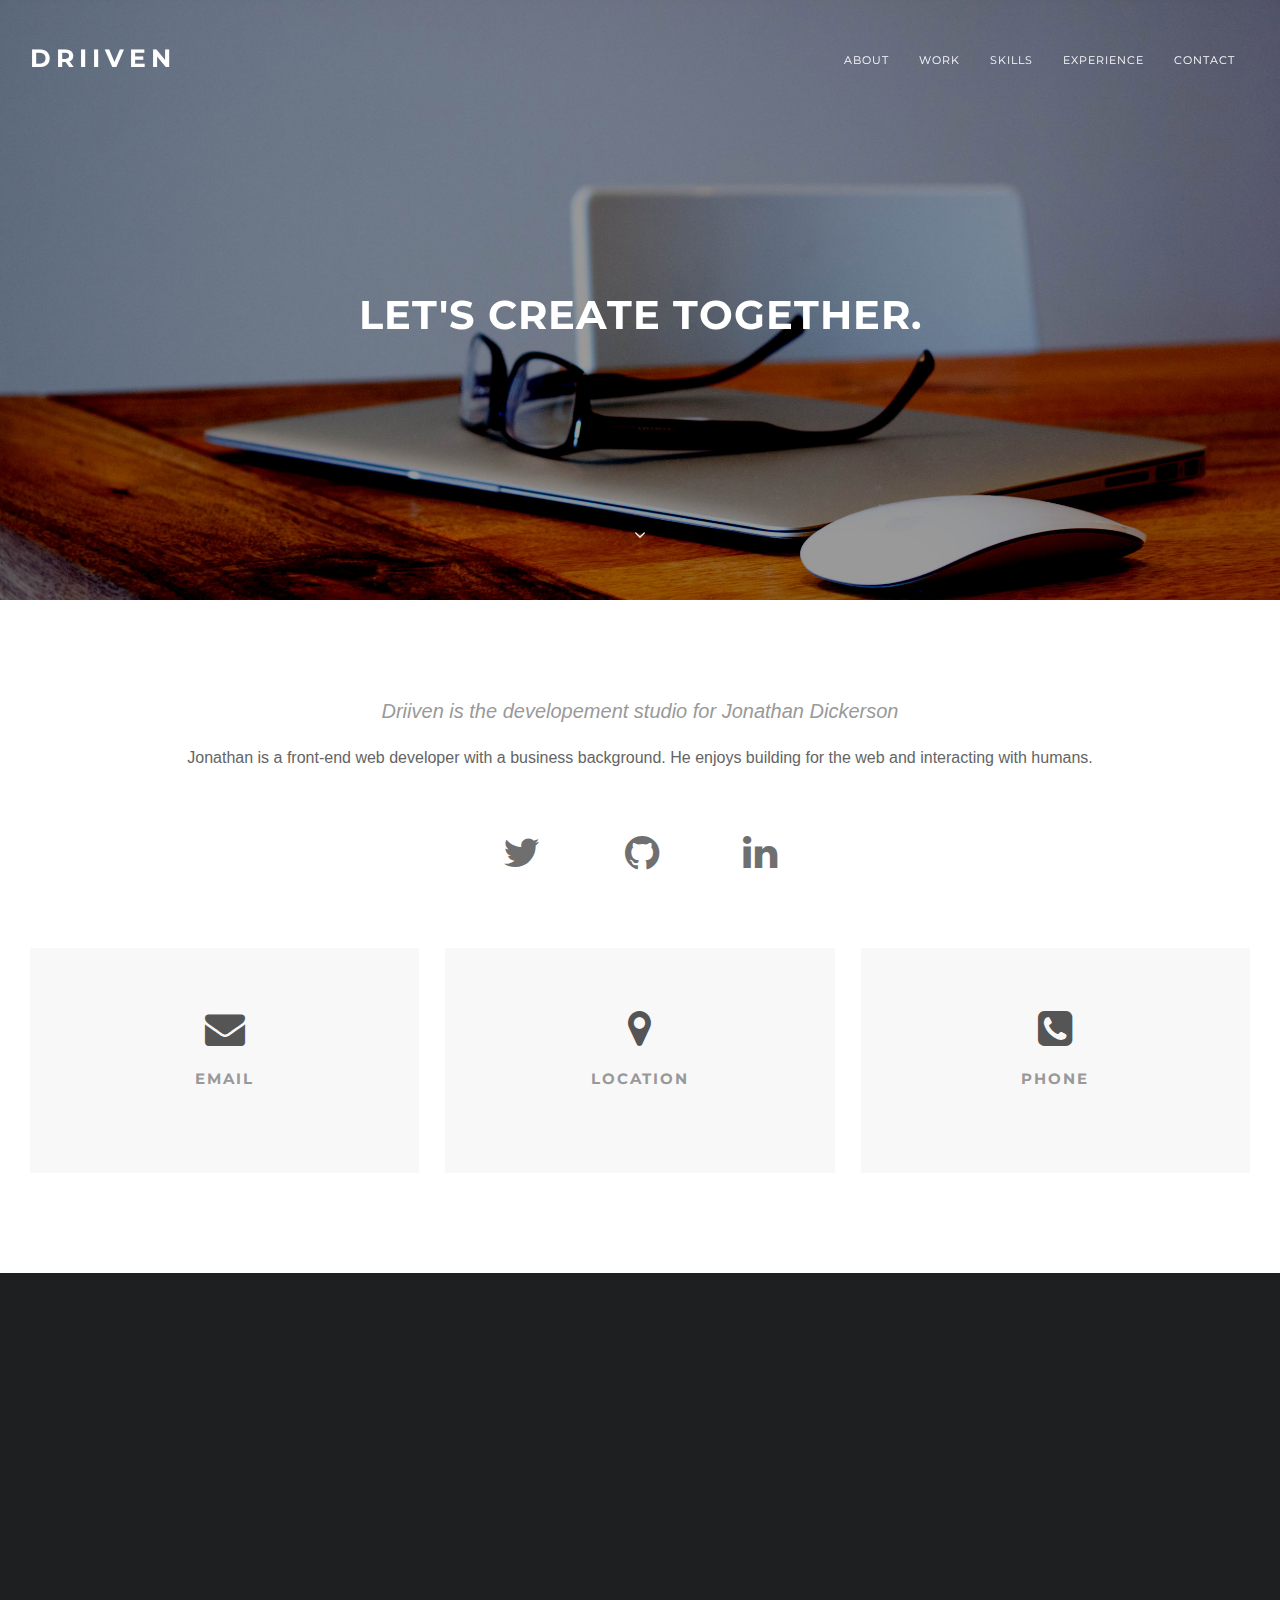
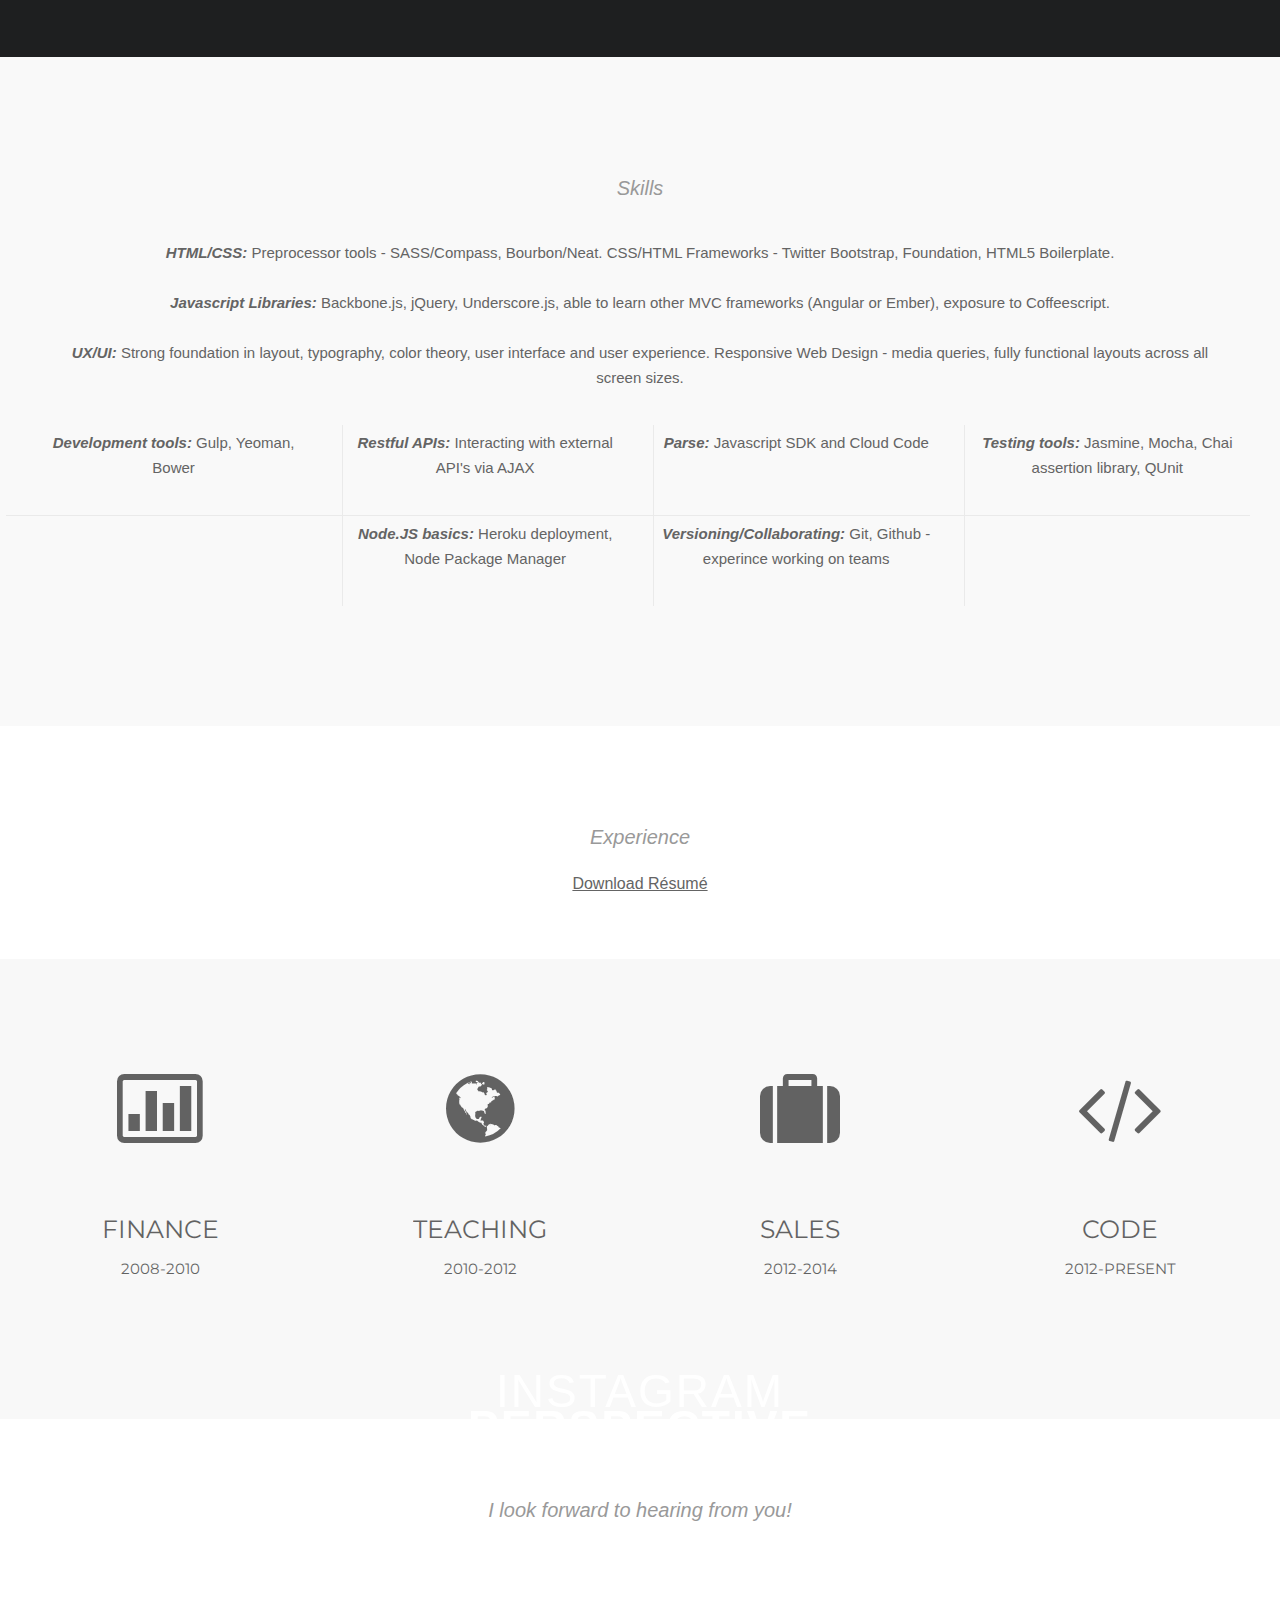
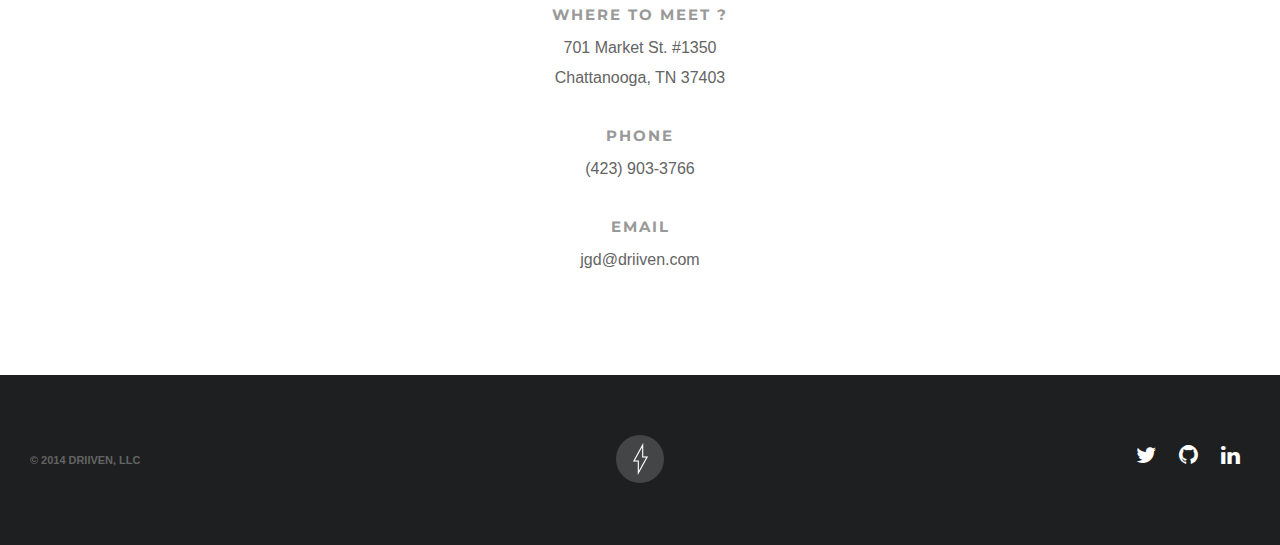
==== commit 0c9bd472: "added content to index.html" ====
--- a/index.html
+++ b/index.html
@@ -167,7 +167,7 @@
 						<i class="fa fa-map-marker"></i>
 						<h4>Location</h4>
 					
-						<p>Meet:<br>Driiven Development Studio<br>701 Market St. #1350<br>Chattanooga, TN 27403</p>
+						<p>Meet:<br>Driiven Development Studio<br><a href="https://www.google.com/maps/place/701+Market+St+%231350,+Chattanooga,+TN+37402/@35.048194,-85.309994,17z/data=!3m1!4b1!4m2!3m1!1s0x88605e6339e731fb:0x89dceb92931d6ac6">701 Market St. #1350<br>Chattanooga, TN 27403</a></p>
 						
 					</div>
 					
@@ -176,7 +176,7 @@
 						<i class="fa fa-phone-square"></i>
 						<h4>Phone</h4>
 					
-						<p>Call:<br>(423) 903-3766</p>
+						<p>Call:<br><a href="tel://1-423-903-3766">(423) 903-3766</a></p>
 					
 					</div>
 
@@ -200,13 +200,13 @@
 				<!-- !!!! WORK-CONTENT ARE ON THE BOTTOM OF THIS HTML PAGE !!!!! -->	
 			
 				<!-- WORK 1 -->		
-				<figure class="work1 effect-hover fade">
-					<img src="img/mysterymeat2.jpg" alt="restaurant header image">
+				<figure class="work4 effect-hover fade">
+					<img src="http://www.placehold.it/1600x500" alt="exemple">
 					<figcaption>
-						<h2><span>Restaurant</span>site</h2>
-						<p>Mystery Meat<br>A website for a fictitious restaurant.</p>
+						<h2>ONE<span>ELEMENT</span></h2>
+						<p>Branding - Project Manager <br>Some little word about it.</p>
 					</figcaption>			
-				</figure>
+				</figure>		
 				
 				<!-- WORK 2 -->	
 				<!-- <figure class="work2 effect-hover fade">
@@ -227,13 +227,13 @@
 				</figure>
 				
 				<!-- WORK 4 -->	
-				<!-- <figure class="work4 effect-hover fade">
-					<img src="http://www.placehold.it/1600x500" alt="exemple">
+				<figure class="work1 effect-hover fade">
+					<img src="img/mysterymeat2.jpg" alt="restaurant header image">
 					<figcaption>
-						<h2>ONE<span>ELEMENT</span></h2>
-						<p>Branding - Project Manager <br>Some little word about it.</p>
+						<h2><span>Restaurant</span>site</h2>
+						<p>Mystery Meat<br>A website for a fictitious restaurant.</p>
 					</figcaption>			
-				</figure>		 -->
+				</figure>
 					
 				<!-- WORK 5 -->	
 				<figure class="work5 effect-hover fade">
@@ -520,9 +520,9 @@
 		
 		<!-- Title --> 
 				
-		<h3>We look forward to hearing from you!</h3>
-			
-		<p class="lead">Hourly rates start at $55 with a minimum development project of $4400.</p>
+		<h3>I look forward to hearing from you!</h3>
+			
+		<!-- <p class="lead">Hourly rates start at $55 with a minimum development project of $4400.</p> -->
 		
 	</div>
 
@@ -536,14 +536,12 @@
 	
 			<h4>Where to meet ?</h4>
 			
-			<p>701 Market St. #1350
-				<br>
-				Chattanooga, TN 37403
+			<p><a href="https://www.google.com/maps/place/701+Market+St+%231350,+Chattanooga,+TN+37402/@35.048194,-85.309994,17z/data=!3m1!4b1!4m2!3m1!1s0x88605e6339e731fb:0x89dceb92931d6ac6">701 Market St. #1350<br>Chattanooga, TN 37403</a>
 			</p>
 	
 			<h4>Phone</h4>
 			
-			<p>(423) 903-3766</p>
+			<p><a href="tel://1-423-903-3766">(423) 903-3766</a></p>
 			
 			<h4>Email</h4>
 			
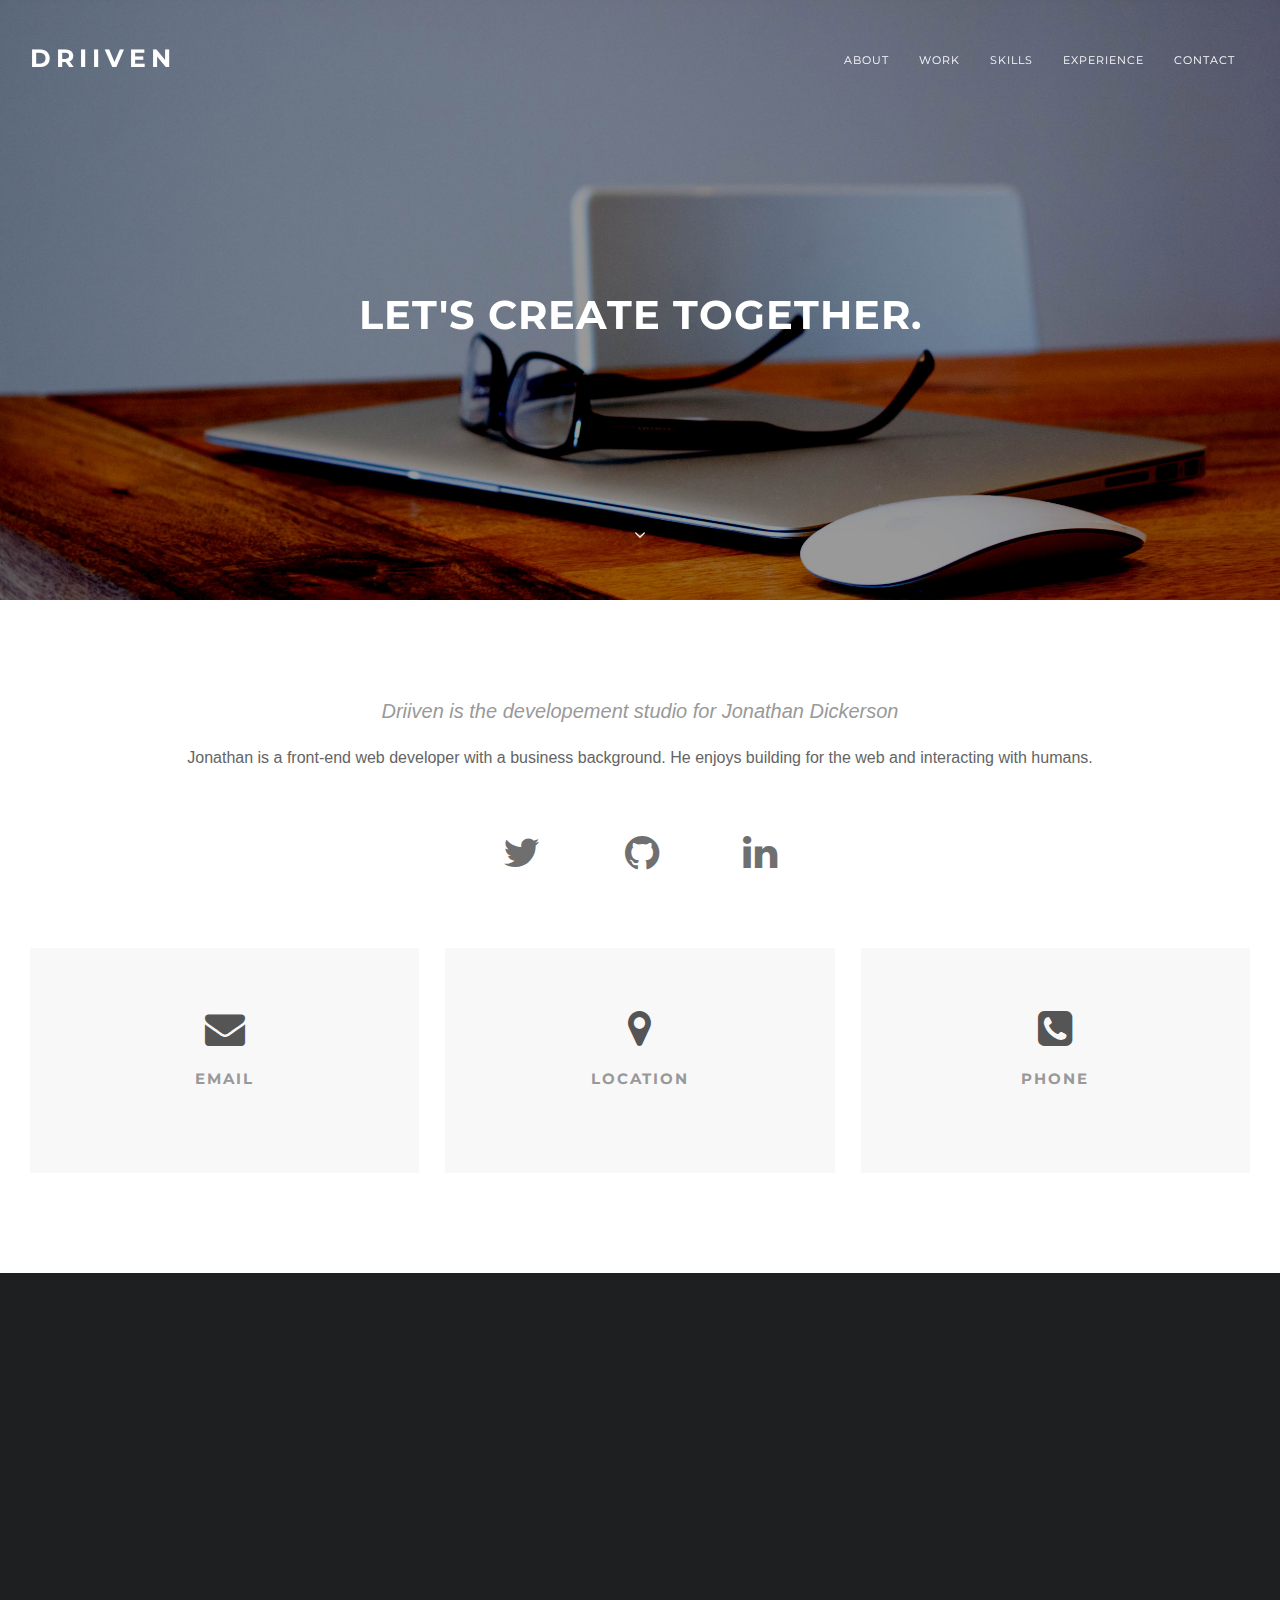
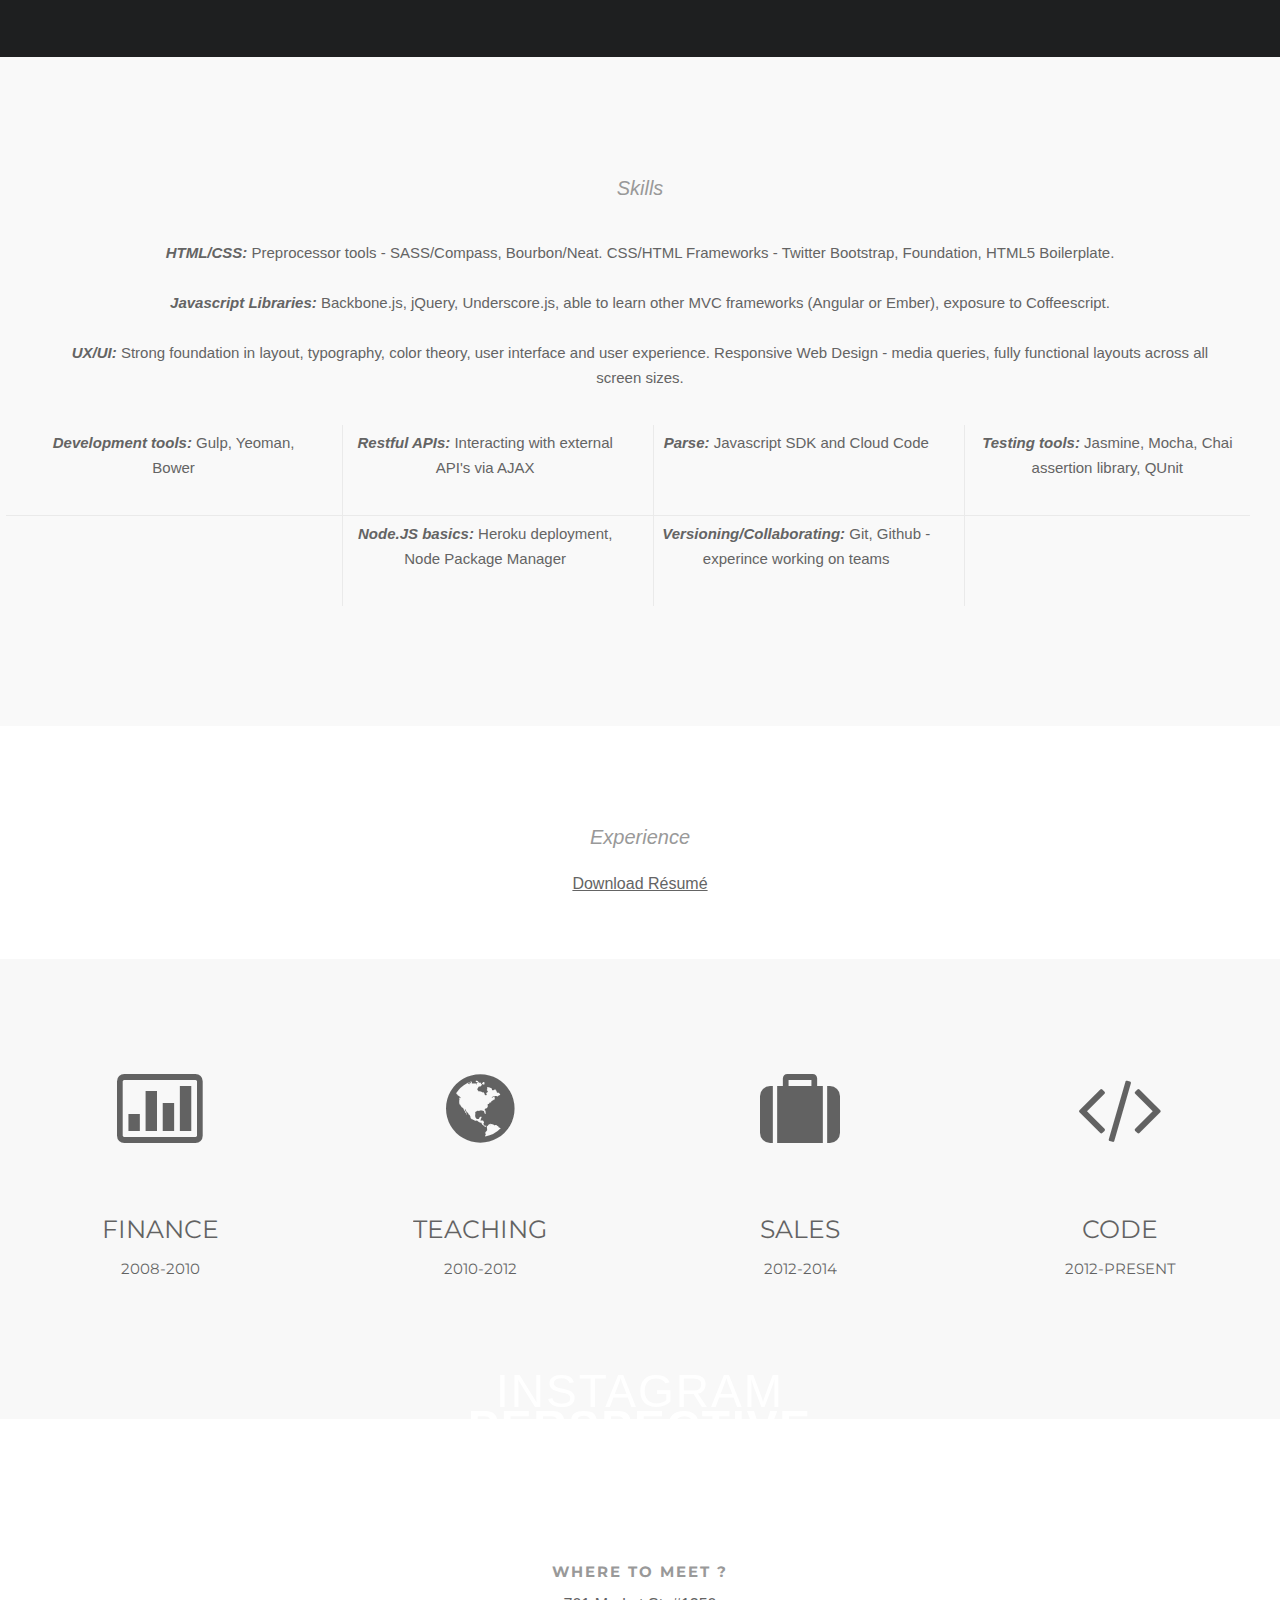
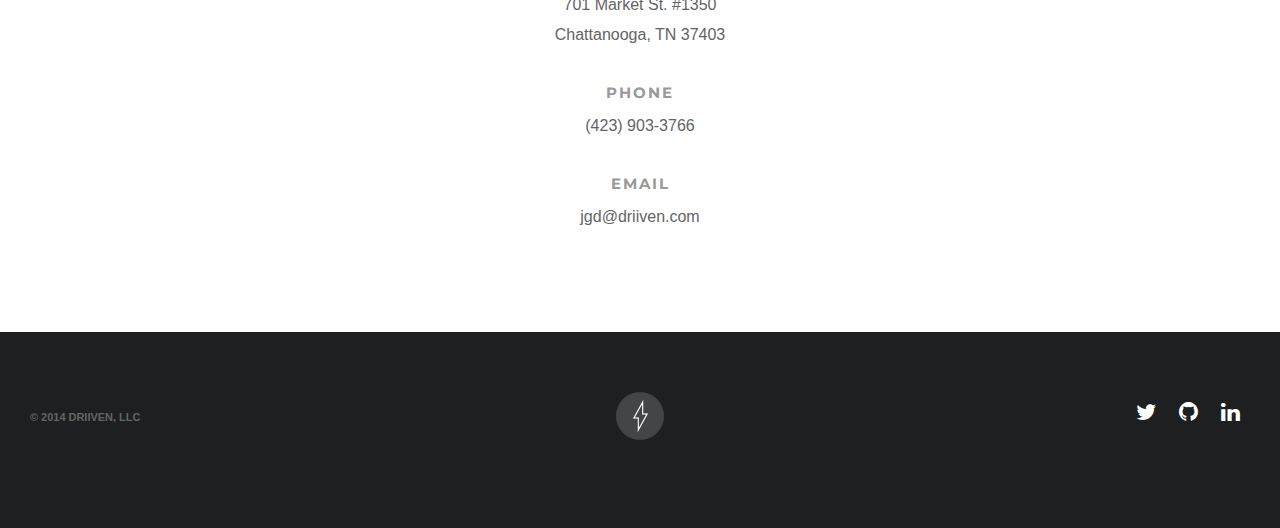
==== commit 18a0e344: "added car buyer dashboard project to works section" ====
--- a/index.html
+++ b/index.html
@@ -201,10 +201,10 @@
 			
 				<!-- WORK 1 -->		
 				<figure class="work4 effect-hover fade">
-					<img src="http://www.placehold.it/1600x500" alt="exemple">
+					<img src="img/car1.jpg" alt="Car Buyer Dashboard">
 					<figcaption>
-						<h2>ONE<span>ELEMENT</span></h2>
-						<p>Branding - Project Manager <br>Some little word about it.</p>
+						<h2><span>Carbuyer</span>dashboard</h2>
+						<p>Automotive customer progress page<br>Prototype for a direct-to-customer automotive purchasing platform</p>
 					</figcaption>			
 				</figure>		
 				
@@ -520,7 +520,7 @@
 		
 		<!-- Title --> 
 				
-		<h3>I look forward to hearing from you!</h3>
+		<!-- <h3>Let's Connect!</h3> -->
 			
 		<!-- <p class="lead">Hourly rates start at $55 with a minimum development project of $4400.</p> -->
 		
@@ -617,7 +617,7 @@
 
 		    </div>
 
-		    <div class="logo-footer scrollme animateme"  data-from="0.6" data-to="0" data-opacity="0" data-translatey="100" data-rotatez="0"><a href="#header" class="goto"></a></div>			
+		    <a href="#header" class="goto"><div class="logo-footer scrollme animateme"  data-from="0.6" data-to="0" data-opacity="0" data-translatey="100" data-rotatez="0"></div></a>			
 
 </section>
 
@@ -797,7 +797,7 @@
 		<!-- don't forget to add single-element class for a single content -->	
 		<div class="ten columns single-element centered">
 	
-			<img src="http://www.placehold.it/1400x900" alt="exemple">
+			<img src="img/car2.jpg" alt="exemple">
 		
 		</div>
 		
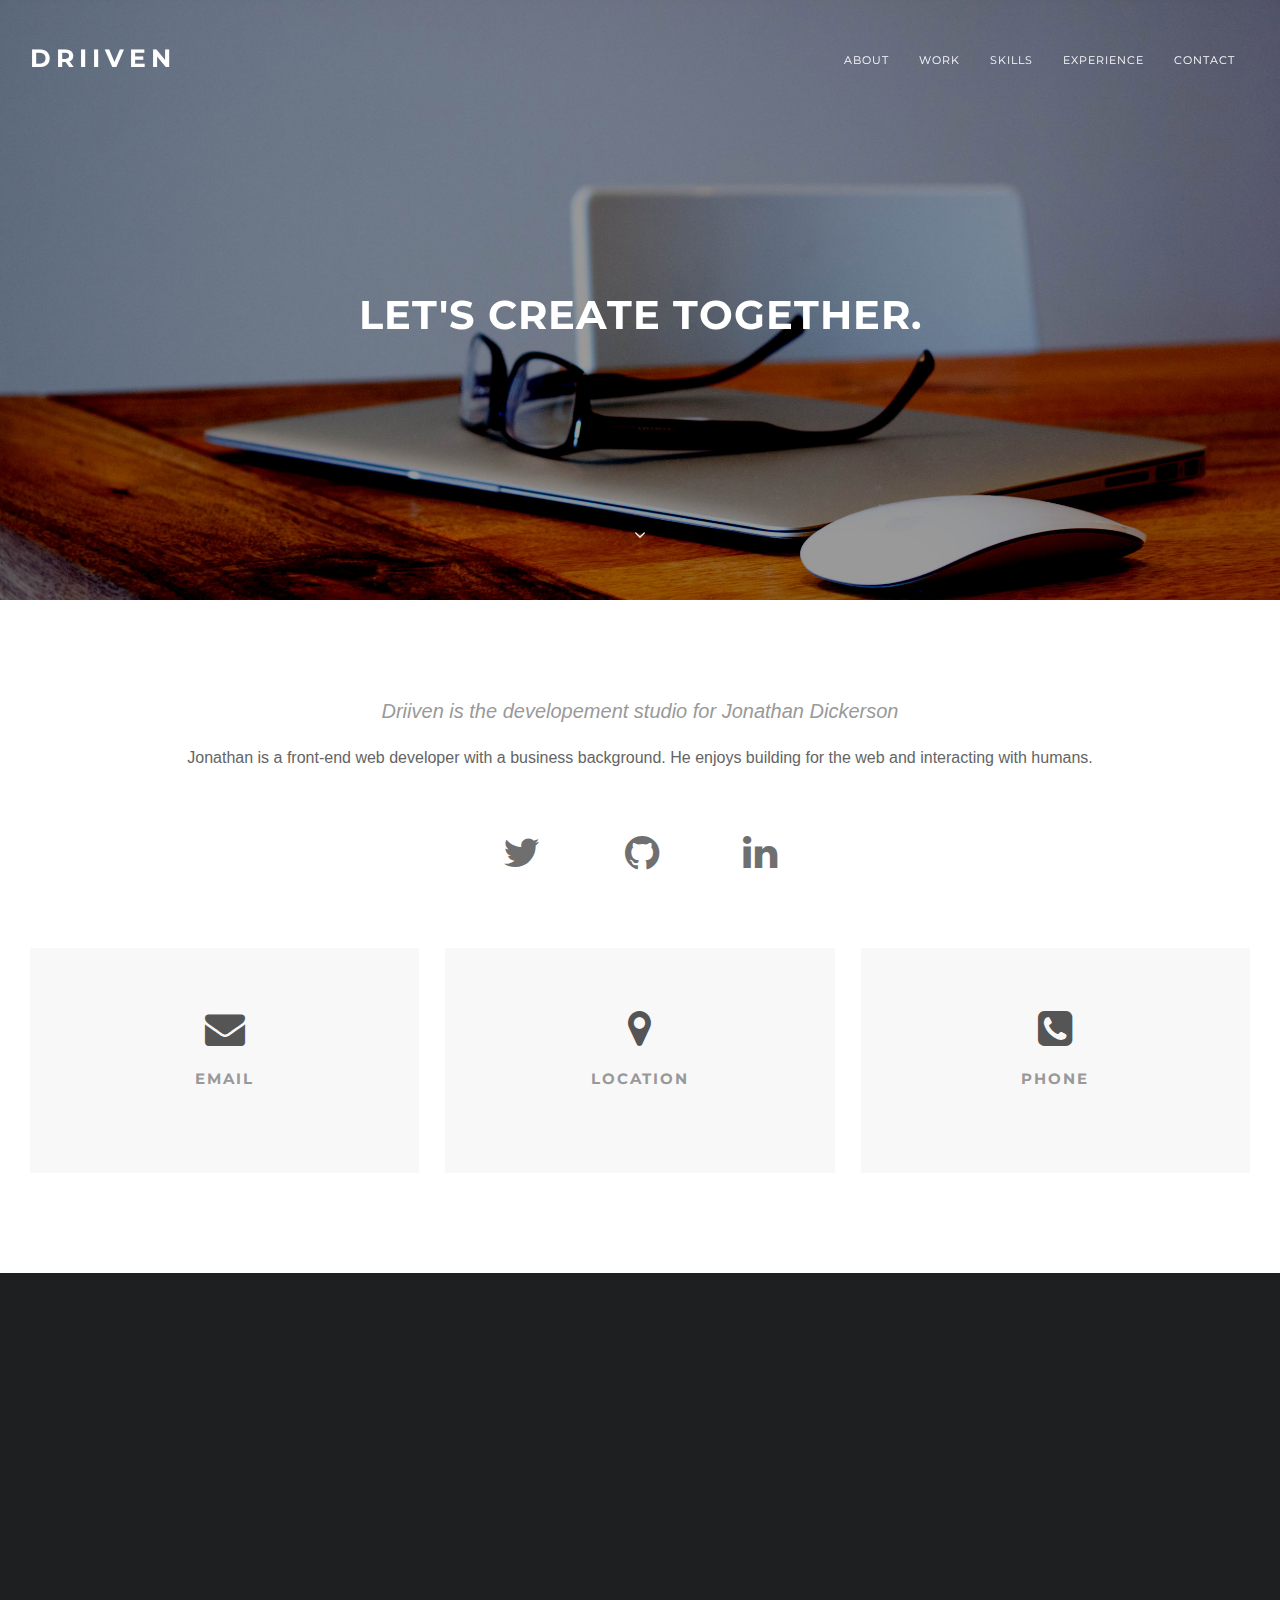
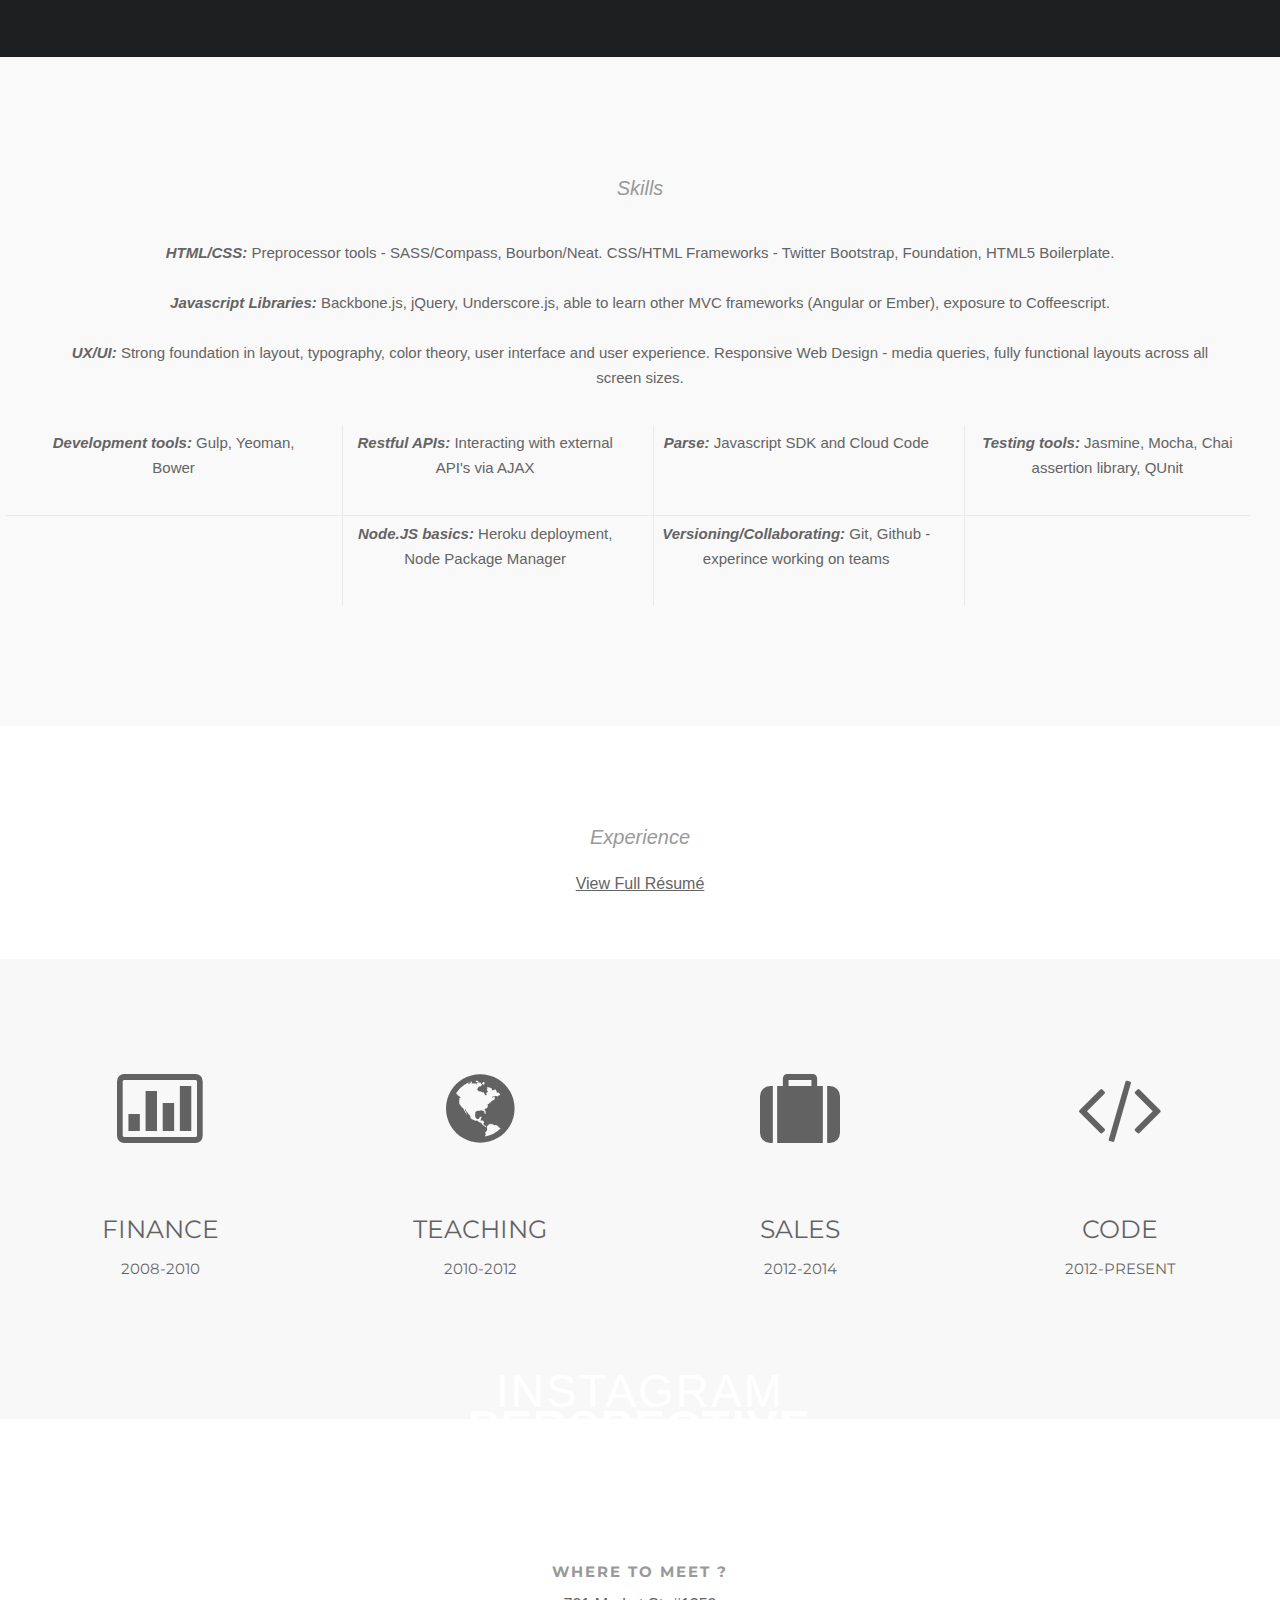
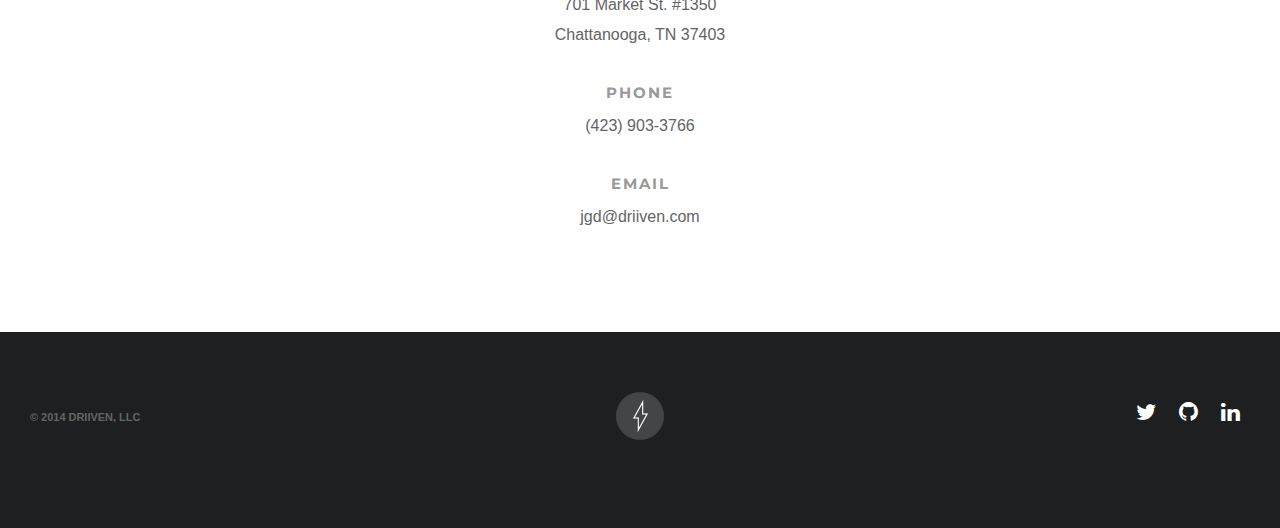
==== commit a48f030f: "added to woks section" ====
--- a/index.html
+++ b/index.html
@@ -329,7 +329,7 @@
 				<h3>Experience</h3>
 					
 				<p class="lead">
-					<a href="JonathanDickersonResume.pdf" download="JonathanDickersonResume.pdf">Download Résumé</a>
+					<a href="resume.html">View Full Résumé</a>
 				</p>
 
 
@@ -665,7 +665,8 @@
 		<h4>Mystery Meat</h4>
 		
 		<!-- Information -->					
-		<p>A fictitious restaurant website created using the Google Maps Embed API, a custom restaurant menu API, and the Flickr API. </p>
+		<p>A website for a fictitious restaurant.<br>Built with:<br>Flickr API, Google Maps Embed API, Custom Restaurant API, Underscore.js, Modernizr.js, jQuery, Javascript, Thoughtbot Suite (Bourbon and Neat), Normalize.css, SCSS, SASS, CSS, HTML
+		</p>
 
 		<!-- Button Link if u want -->
 		<a href="https://github.com/locomotes/restaurant" class="border-button">View on Github</a>
@@ -764,7 +765,7 @@
 		<h4>CoinSpy</h4>
 		
 		<!-- Information -->					
-		<p>CoinSpy is an app that allows users to set and receive email and text message alerts based on the market prices for Bitcoin, Dogecoin, and Litecoin. The bid, ask, and last prices are being pulled from the Firebase Open Data Set for Cryptocurrencies. Parse is being used for the backend. A Parse background job will run every 15 seconds to compare the prices of set alerts to current prices. When the alerts are triggered, the Mandrill and Twilio APIs will be used to send email and SMS notifications.</p>
+		<p>CoinSpy is an app that allows users to set and receive email and text message alerts based on the market prices for Bitcoin, Dogecoin, and Litecoin. The bid, ask, and last prices are being pulled from the Firebase Open Data Set for Cryptocurrencies. Parse is being used for the backend. A Parse background job will run every 15 seconds to compare the prices of set alerts to current prices. When the alerts are triggered, the Mandrill and Twilio APIs will be used to send email and SMS notifications.<br>Built with:<br>Parse, Highcharts and Highstock API’s, Handlebars.js, Modernizr.js,  jQuery, Javascript, Thoughtbot Suite (Bourbon, Bitters and Neat), Normalize.css, SASS, SCSS, CSS, HTML</p>
 
 		<!-- Button Link if u want -->
 		<a href="https://github.com/locomotes/cryptocurrency_alerts" class="border-button">View on GitHub</a>
@@ -813,14 +814,10 @@
 		<h4>Single Element</h4>
 		
 		<!-- Information -->					
-		<p>Bacon ipsum dolor sit amet boudin beef pork chop pancetta brisket corned beef pork loin jowl prosciutto venison ball tip pork belly pastrami.
-
-Pork chop shankle sausage ground round andouille pancetta kielbasa spare ribs chuck ham hock prosciutto. Andouille shoulder shankle bresaola filet mignon pork chop biltong frankfurter jowl flank fatback.
-
-Frankfurter sirloin brisket turkey, doner rump short ribs pork hamburger.</p>
+		<p>Progress page prototype for users of a car buying platform that directly connects automotive customers to dealerships.<br>Built with:<br>Charts.js API, Modernizr.js,  jQuery, Javascript, Thoughtbot Suite (Bourbon, Neat, and Refills), Normalize.css, SCSS, SASS, CSS, HTML</p>
 
 		<!-- Button Link if u want -->
-		<a class="border-button">Check Online</a>
+		<a href="https://github.com/locomotes/car_buyer_mockup" class="border-button">View on GitHub</a>
 
 		<!-- Content on Mobile View - same as content left ( don't forget the mobile-view class ) -->
 		<div class="ten columns centered mobile-view">
@@ -865,7 +862,7 @@
 		<h4>Advntr</h4>
 		
 		<!-- Information -->					
-		<p>A blogging platform that allows users to sign into the app, then compose, save, manage, and share blog posts. Parse is used for the backend, Backbone.js is used as the framework, and Handelbars.js is used for templating.</p>
+		<p>A blogging platform that allows users to sign into the app, then compose, save, manage, and share blog posts.<br>Built with:<br>Parse, Backbone.js, Handlebars.js, Modernizr.js, jQuery,  Javascript, Thoughtbot Suite (Bourbon and Neat), Normalize.css, SCSS, SASS, CSS, HTML</p>
 
 		<!-- Button Link if u want -->
 		<a href="https://github.com/locomotes/building_a_blog" class="border-button">View on GitHub</a>
@@ -915,7 +912,7 @@
 		<h4>Surf and Paddle</h4>
 		
 		<!-- Information -->					
-		<p>A pixel perfect recreation of a website mockup for a company that sells surf and paddle gear.</p>
+		<p>A pixel perfect recreation of a website mockup for a company that sells surf and paddle gear.<br>Built with:<br>Normalize.css, SCSS, SASS, CSS, HTML</p>
 
 		<!-- Button Link if u want -->
 		<a href="https://github.com/locomotes/paddle" class="border-button">View on GitHub</a>
--- a/css/style.css
+++ b/css/style.css
@@ -1027,8 +1027,8 @@
   transition: all 0.2s ease-in-out; }
 
 .logo-footer a {
-  width: 100%;
-  height: 100%;
+  width: 48px;
+  height: 48px;
   display: block; }
 
 .logo-footer:hover {
@@ -1303,15 +1303,14 @@
 
   #footer .logo-footer {
     margin-top: -170px; } }
-body {
+body .resume {
   margin: 0px; }
 
 header {
   max-width: 68em;
   margin-left: auto;
   margin-right: auto;
-  background-color: black;
-  color: white; }
+  background-color: white; }
   header:after {
     content: "";
     display: table;
@@ -1321,10 +1320,13 @@
     display: block;
     margin-right: 2.35765%;
     width: 100%;
-    border: solid 1px white;
+    border: solid 1px black;
     height: 150px; }
     header #headtop:last-child {
       margin-right: 0; }
+    header #headtop #headtop a {
+      color: #fff;
+      font-size: 40px; }
   header #headbottom {
     float: left;
     display: block;
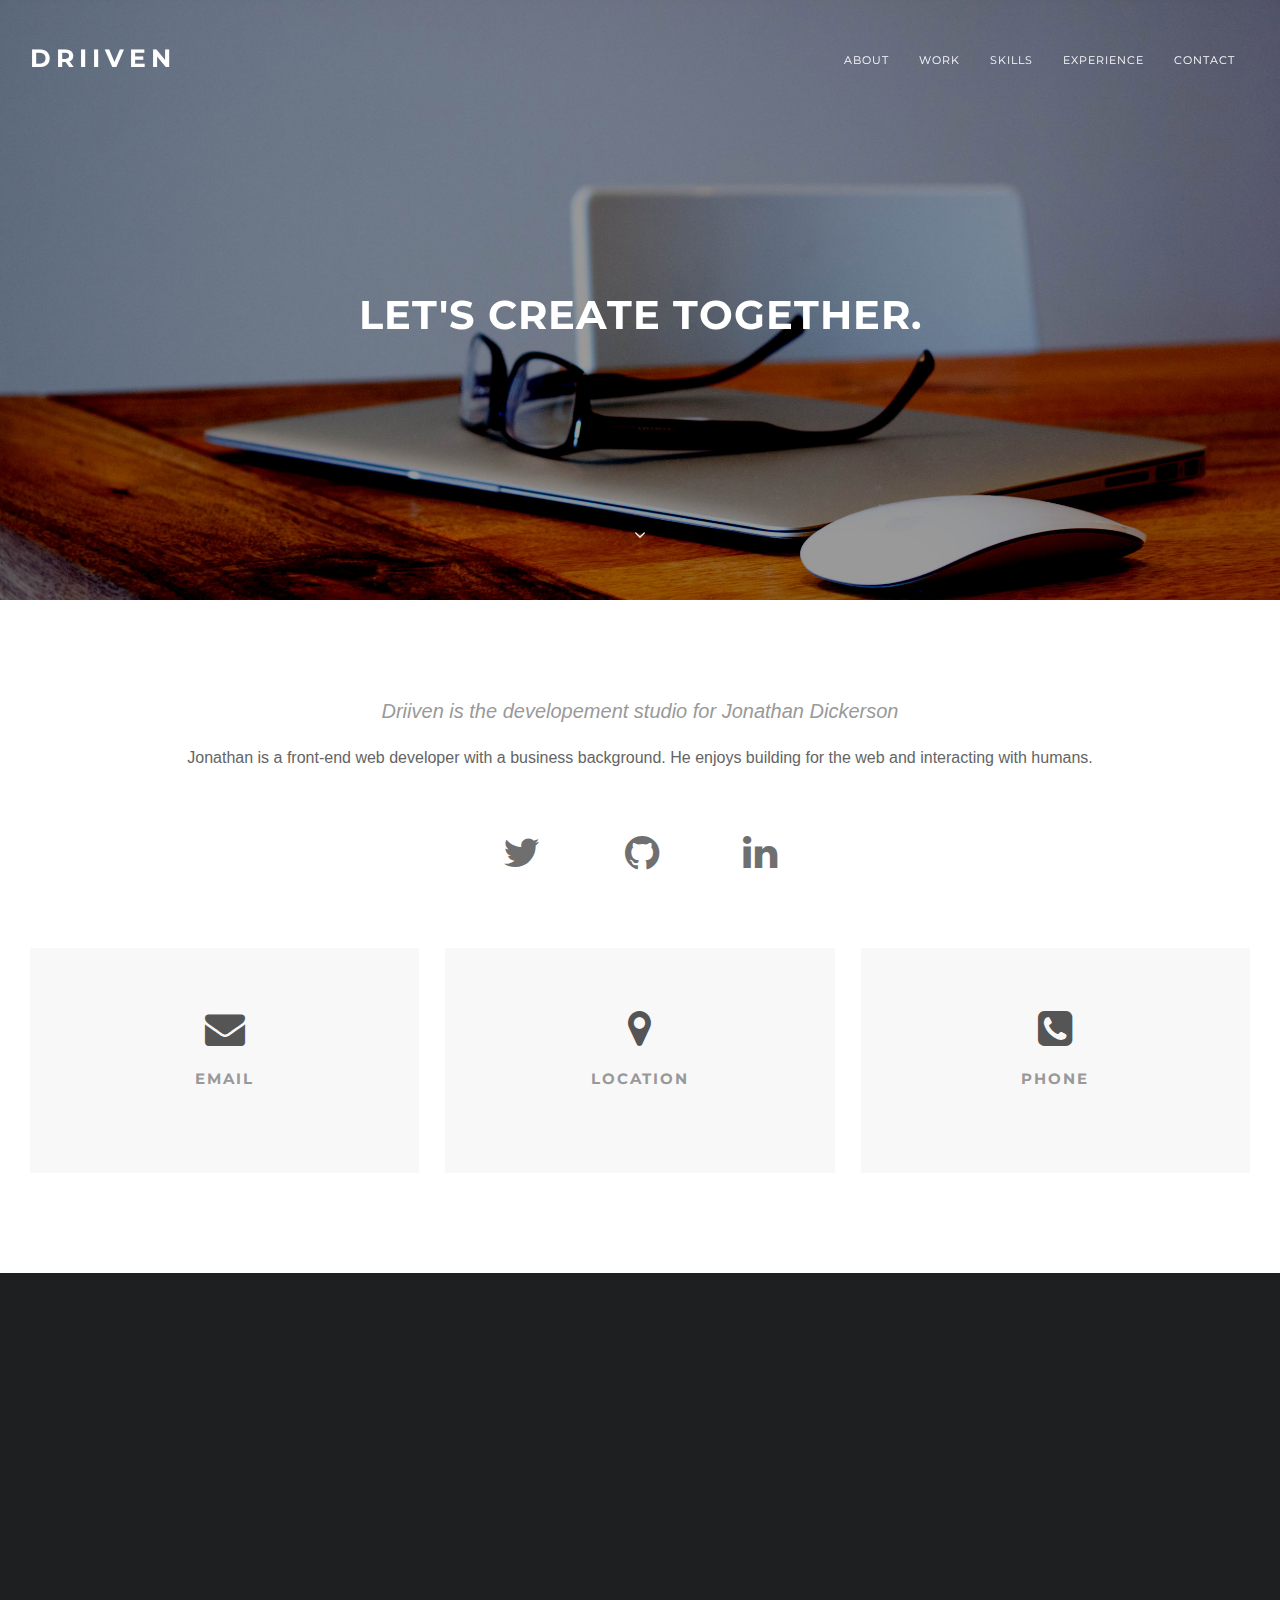
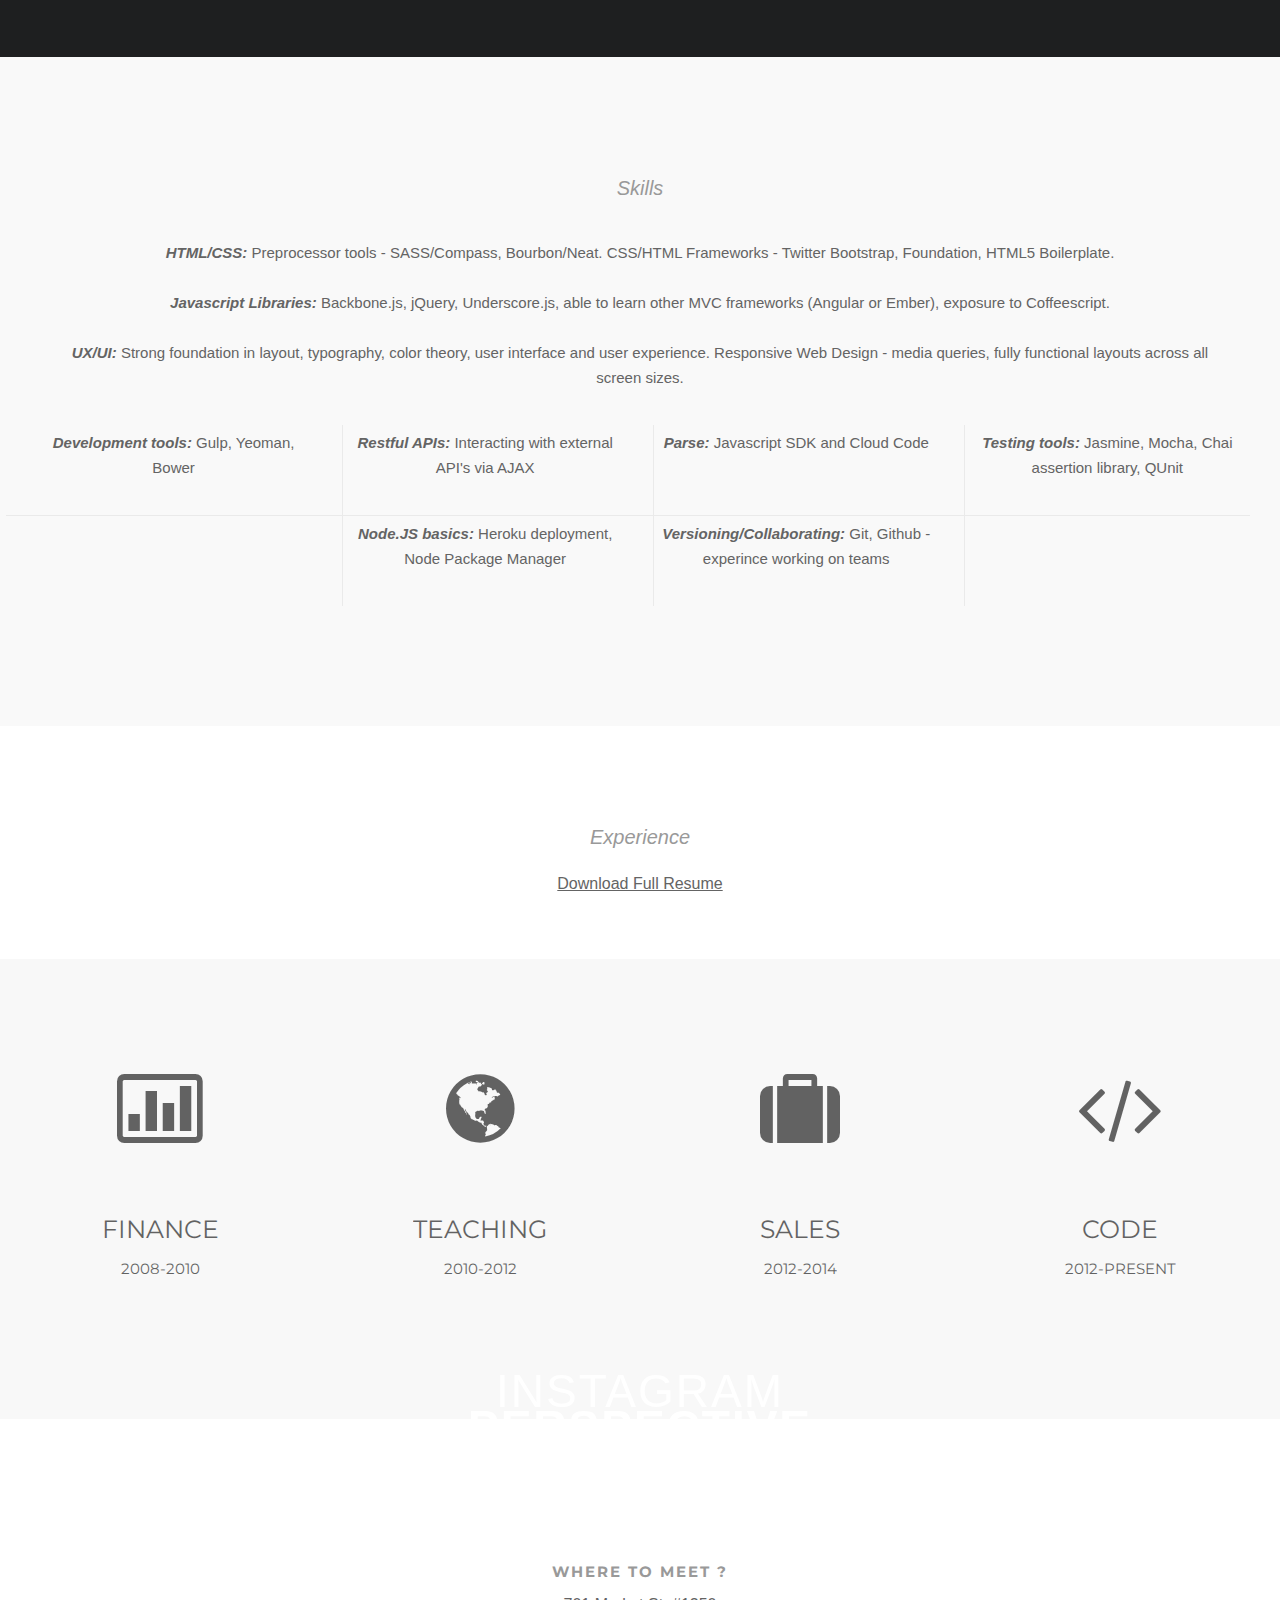
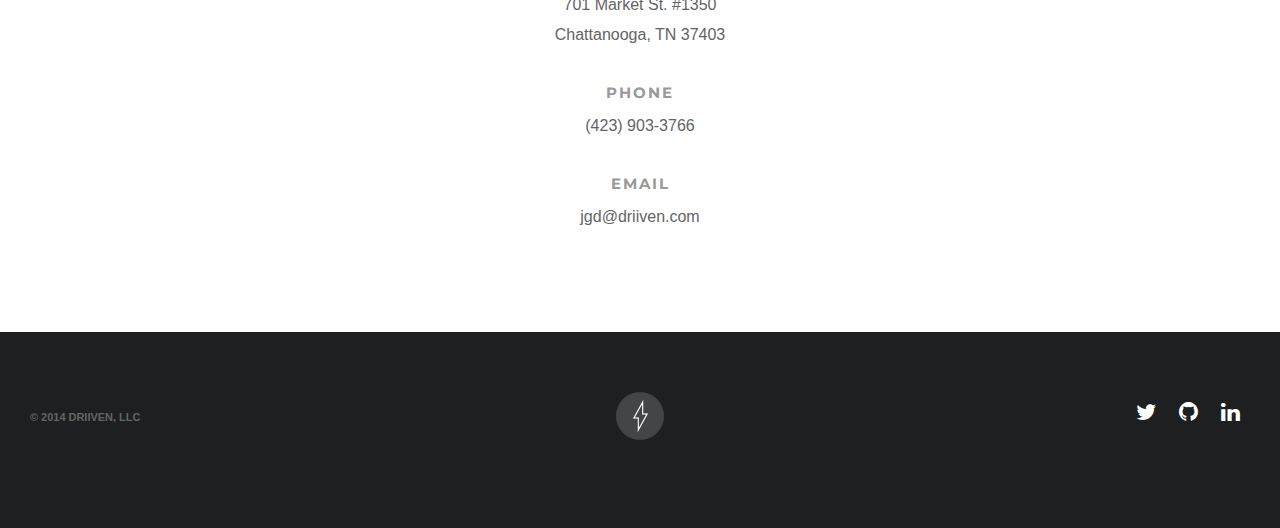
==== commit c5a904ae: "final changesto experience section" ====
--- a/index.html
+++ b/index.html
@@ -282,8 +282,7 @@
 		Foundation, HTML5 Boilerplate.</p>
 						<p class="skills"><span class=skillstitle>Javascript Libraries:</span> Backbone.js, jQuery, Underscore.js, able to learn other MVC frameworks (Angular or
 		Ember), exposure to Coffeescript.</p>
-						<p class="skills"><span class=skillstitle>UX/UI:</span> Strong foundation in layout, typography, color theory, user interface and user experience. Responsive
-		Web Design - media queries, fully functional layouts across all screen sizes.</p>	
+						<p class="skills"><span class=skillstitle>UX/UI:</span> Strong foundation in layout, typography, color theory, user interface and user experience. Responsive Web Design - media queries, fully functional layouts across all screen sizes.</p>	
 					</div>
 								
 					<!-- Content --> 
@@ -299,11 +298,13 @@
 					</ul>
 	
 					<ul class="four_up tiles animateme" data-when="exit" data-from="0.2" data-to="0" data-opacity="0" data-translatex="50" data-rotatez="0">
-					
+						
 						<li class="clients"></li>
 						<li class="clients"><p class="skills"><span class=skillstitle>Node.JS basics:</span> Heroku deployment, Node Package Manager</p></li>
 						<li class="clients"><p class="skills"><span class=skillstitle>Versioning/Collaborating:</span> Git, Github - experince working on teams</p></li>
 						<li class="clients"></li>
+						
+						
 
 					</ul>
 
@@ -329,7 +330,7 @@
 				<h3>Experience</h3>
 					
 				<p class="lead">
-					<a href="resume.html">View Full Résumé</a>
+					<a href="JonathanDickersonResume.pdf" download="JonathanDickersonResume.pdf">Download Full Resume</a>
 				</p>
 
 
@@ -448,27 +449,27 @@
 <!-- ALONE SECTION ############################################### -->
 
 
-<section id="crew-alone">
+<!-- <section id="crew-alone">
 
 	<div class="row">
 		
-				<div class="eight columns centered">
+				<div class="eight columns centered"> -->
 				
 					<!-- Picture of you -->
 				
-					<img class="picture " src="http://www.placehold.it/400x400" alt="Me">
+					<!-- <img class="picture " src="http://www.placehold.it/400x400" alt="Me"> -->
 				
 					<!-- Name --> 
 				
-					<h4>Francis Martinez</h4>
+					<!-- <h4>Francis Martinez</h4> -->
 								
 					<!-- Content --> 
 					
-					<p>Bacon ipsum dolor sit amet meatball shank pork chop capicola fatback pork loin sirloin flank. <b>Andouille</b> tongue corned beef rump pork loin shank meatball capicola turducken venison shankle kevin pancetta tri-tip boudin.</p>
+					<!-- <p>Bacon ipsum dolor sit amet meatball shank pork chop capicola fatback pork loin sirloin flank. <b>Andouille</b> tongue corned beef rump pork loin shank meatball capicola turducken venison shankle kevin pancetta tri-tip boudin.</p> -->
 					
 					<!-- Social Stuff -->
 					
-					<div class="social">
+					<!-- <div class="social">
 					
 						<a href="#"><i class="fa fa-facebook"></i></a>
 						<a href="#"><i class="fa fa-twitter"></i></a>
@@ -478,10 +479,10 @@
 						
 					</div>				
 				
-				</div>
-			</div> <!-- End row div -->    
-
-</section>
+				</div> -->
+			<!-- </div> End row div    
+
+</section> -->
 
 <!-- END ALONE SECTION ############################################### -->
 
@@ -811,7 +812,7 @@
 		<div class="closex"></div>
 		
 		<!-- Title -->	
-		<h4>Single Element</h4>
+		<h4>Car Buyer Dashboard</h4>
 		
 		<!-- Information -->					
 		<p>Progress page prototype for users of a car buying platform that directly connects automotive customers to dealerships.<br>Built with:<br>Charts.js API, Modernizr.js,  jQuery, Javascript, Thoughtbot Suite (Bourbon, Neat, and Refills), Normalize.css, SCSS, SASS, CSS, HTML</p>
@@ -821,8 +822,10 @@
 
 		<!-- Content on Mobile View - same as content left ( don't forget the mobile-view class ) -->
 		<div class="ten columns centered mobile-view">
-	
-			<img src="http://www.placehold.it/1400x900" alt="exemple">
+
+			<img src="img/car2.jpg" alt="exemple">
+	
+			<!-- <img src="http://www.placehold.it/1400x900" alt="exemple"> -->
 		
 		</div>
 	
